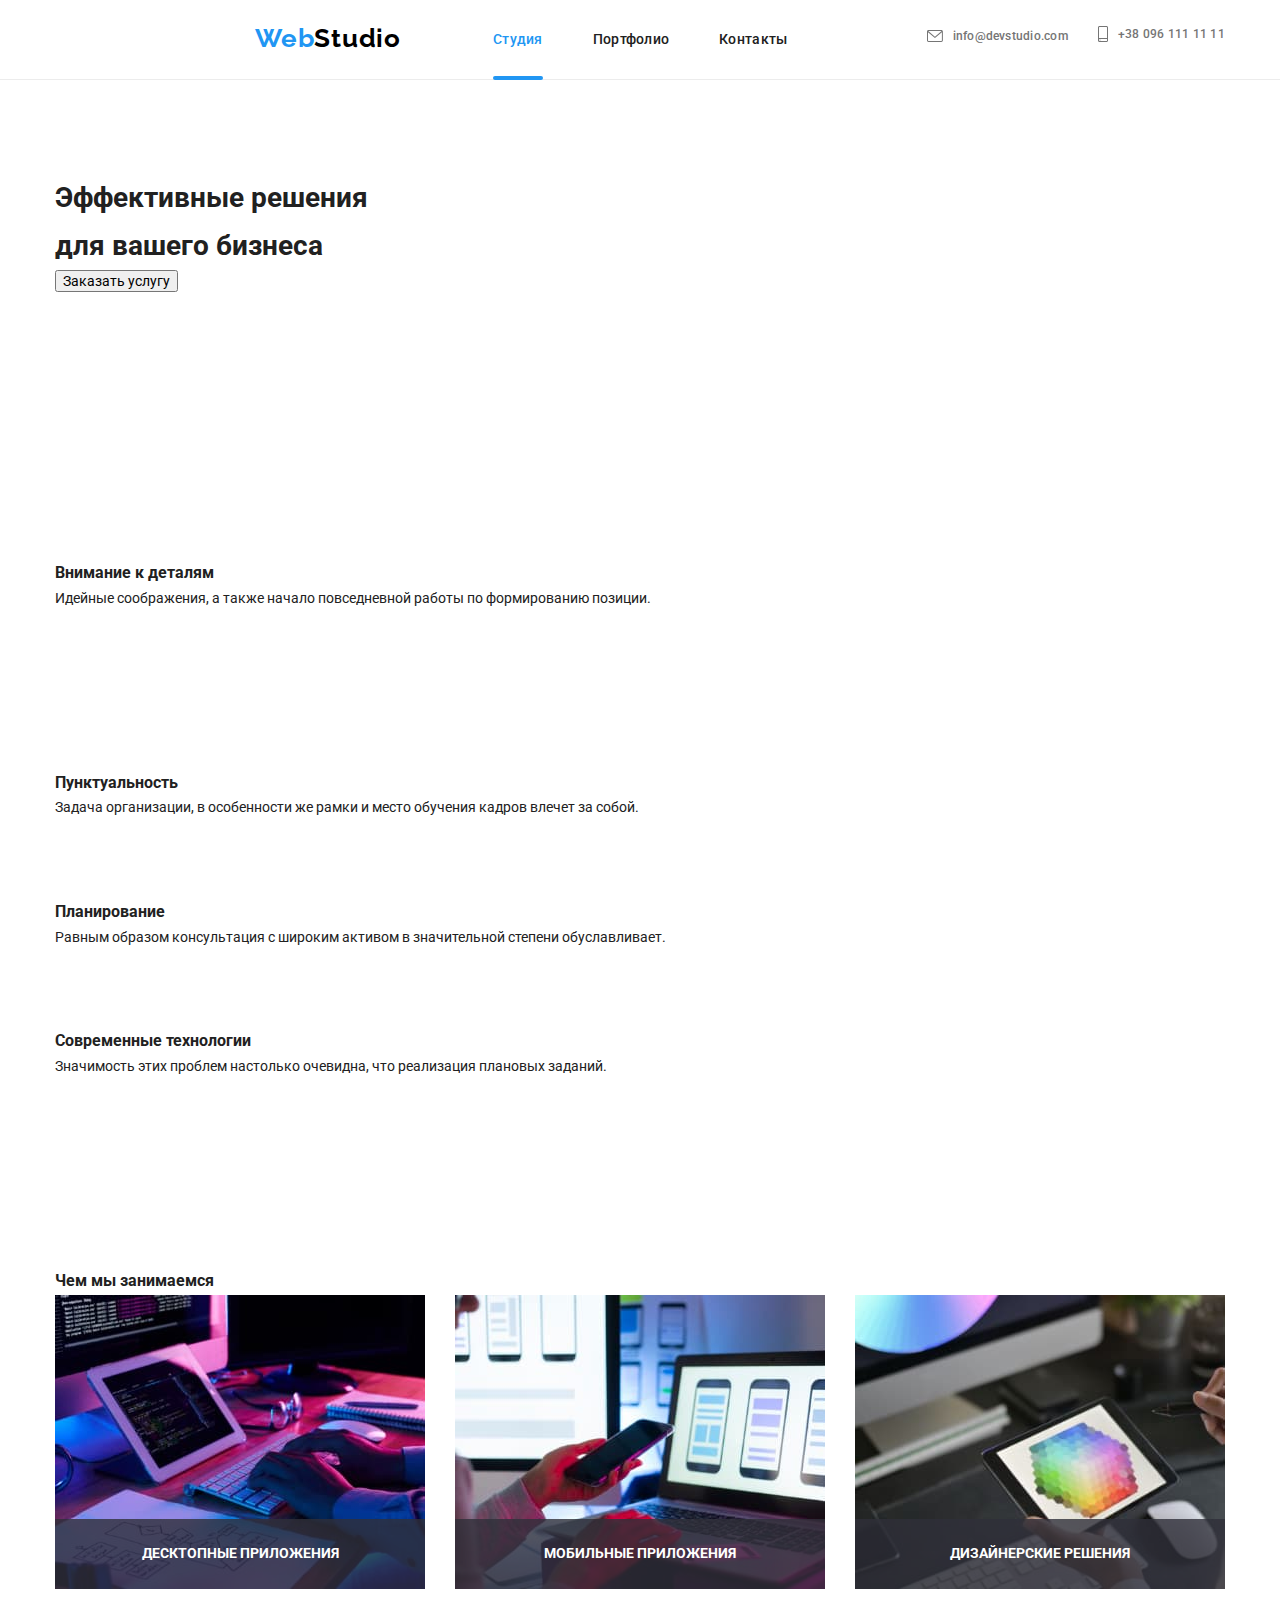
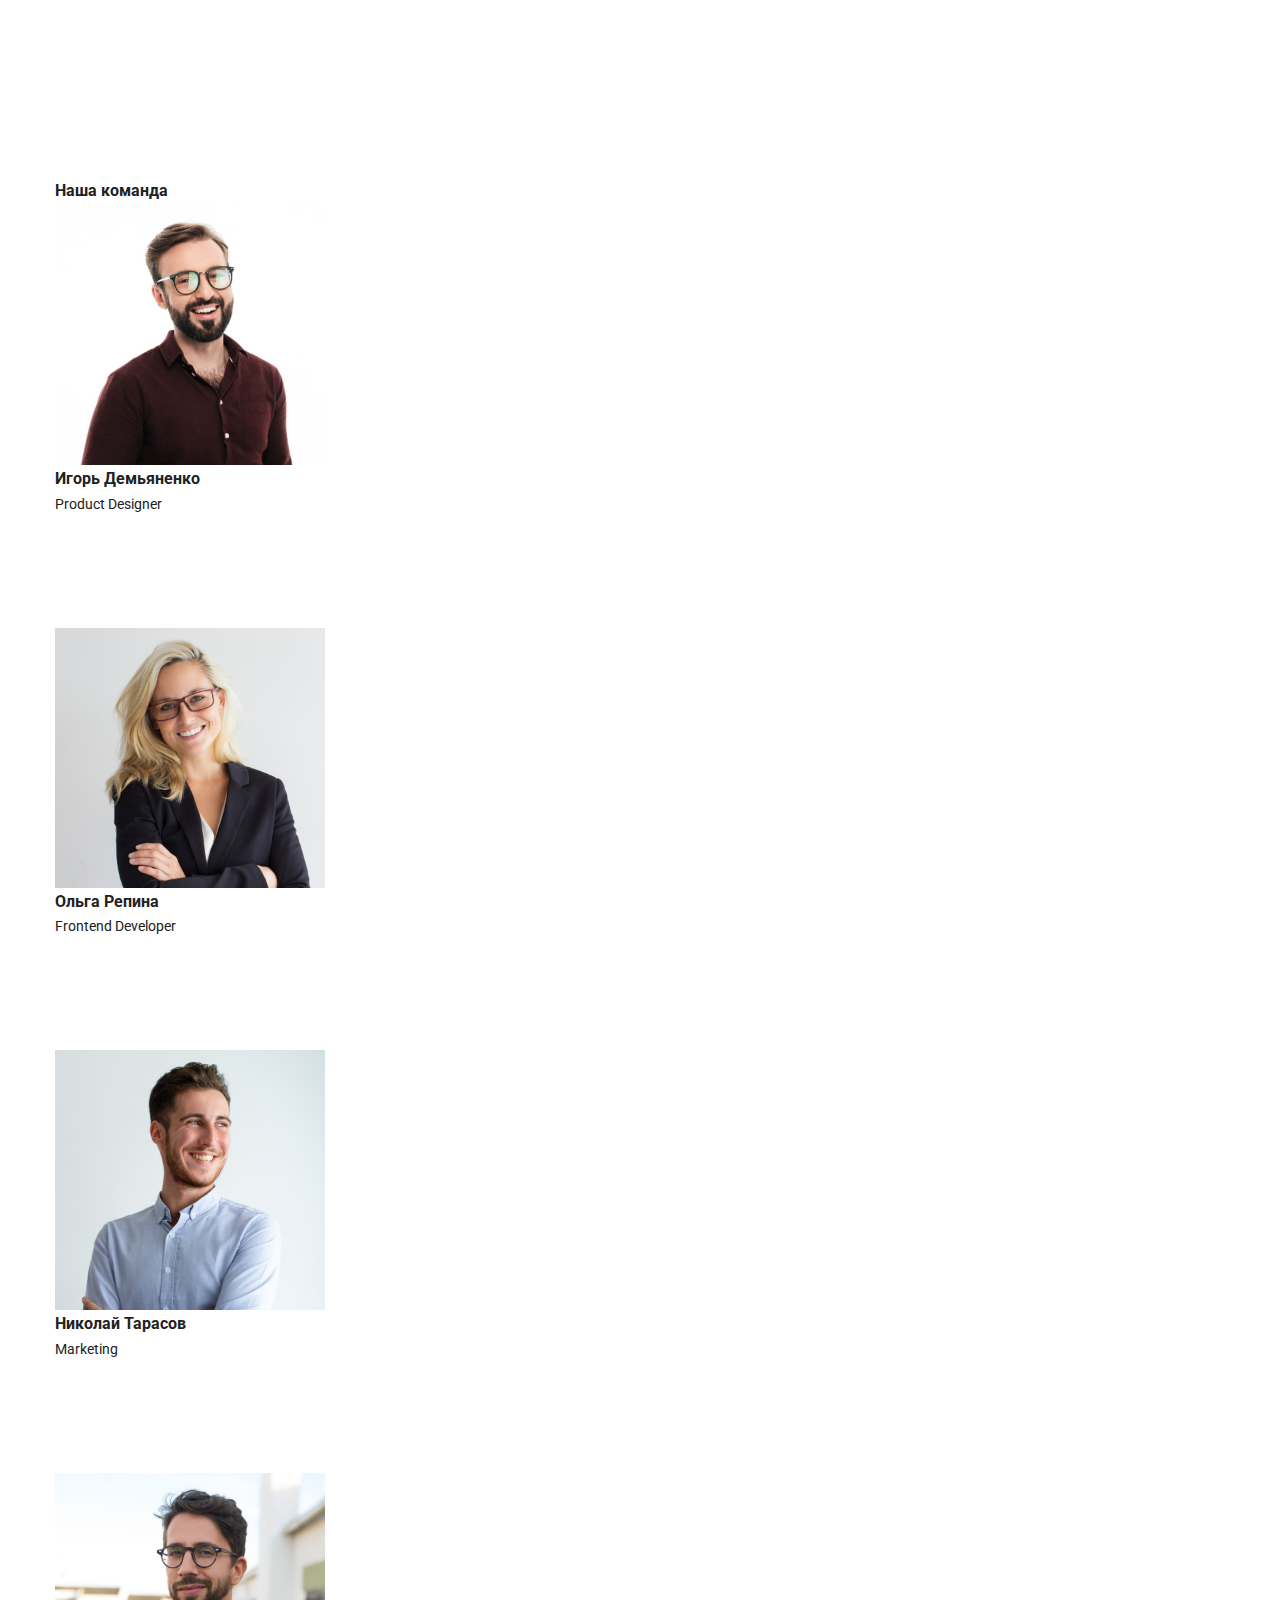
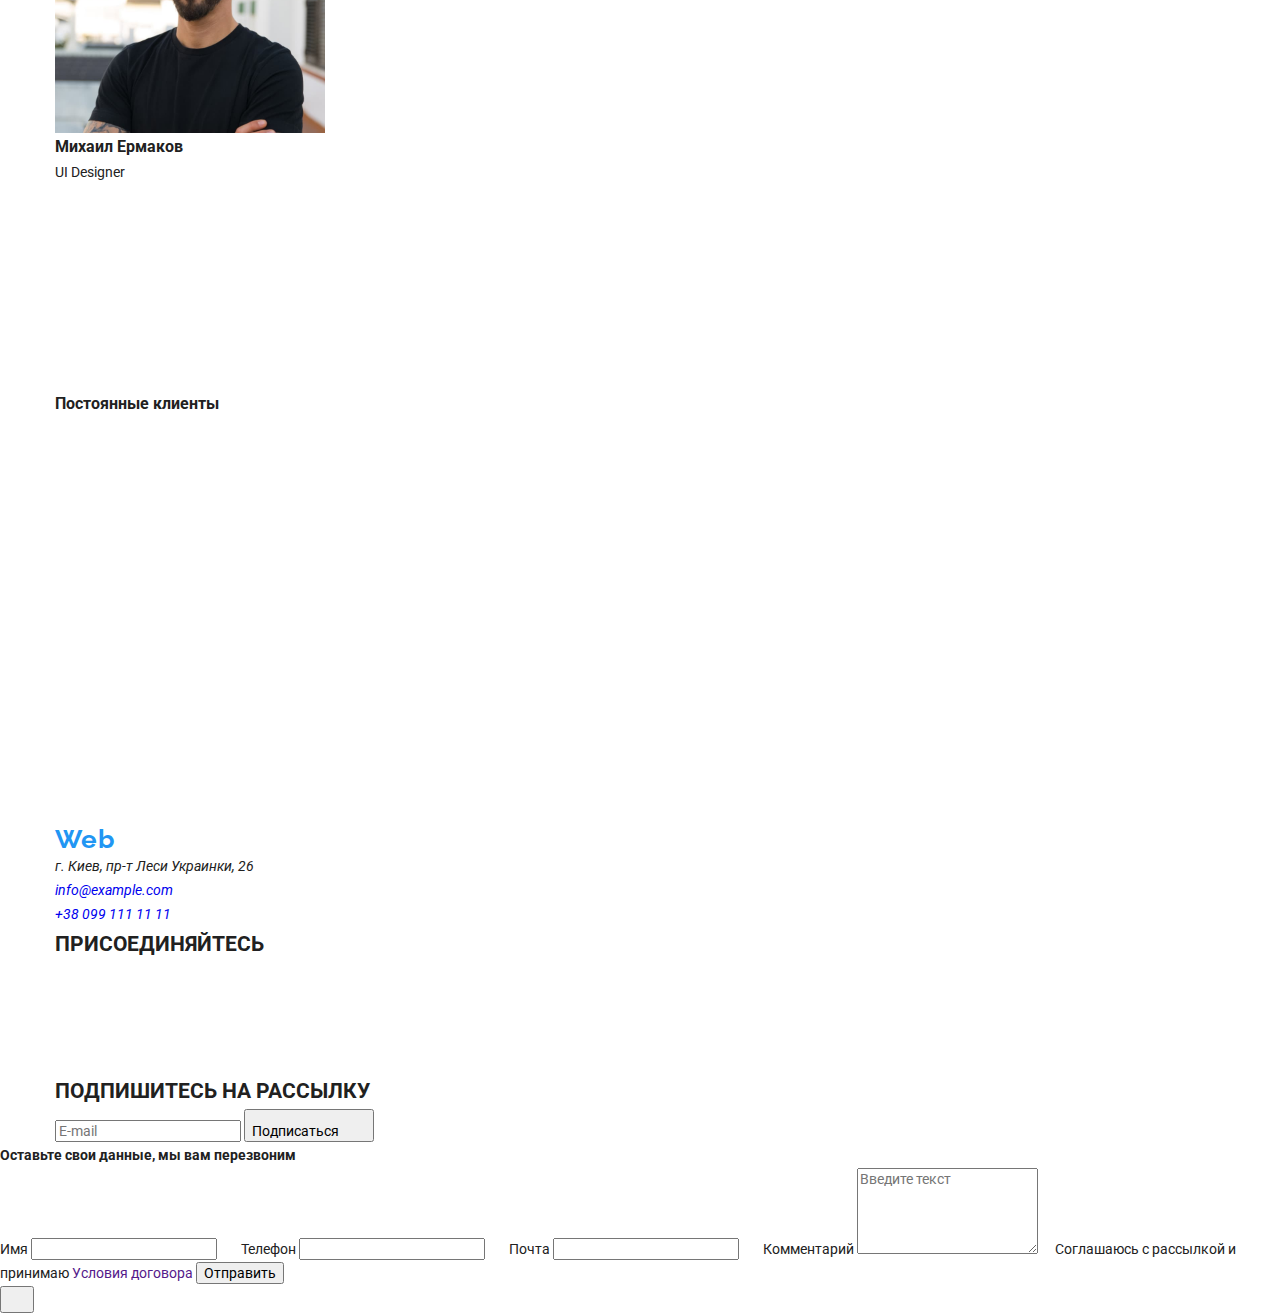
==== index.html @ a688bb57 "Add files via upload" ====
<!DOCTYPE html>
<html lang="ru">
<head>
    <meta charset="UTF-8">
    <meta http-equiv="X-UA-Compatible" content="IE=edge">
    <meta name="viewport" content="width=device-width, initial-scale=1.0">
    <title>WebStudio</title>
    <link rel="preconnect" href="https://fonts.googleapis.com">
    <link rel="preconnect" href="https://fonts.gstatic.com" crossorigin>
    <link
        href="https://fonts.googleapis.com/css2?family=Montserrat:wght@400;700&family=Raleway:wght@700&family=Roboto:wght@400;500;900&display=swap"
        rel="stylesheet">
    <link rel="stylesheet" href="https://cdn.jsdelivr.net/npm/modern-normalize@1.1.0/modern-normalize.min.css" />
    <link rel="stylesheet" href="./css/main.min.css">
    <link rel="stylesheet" href="./сss/styles.css"> 
</head>
<body data-body>
    <header class="header">
        <div class="container header__container">
             <a class="nav__logo logo " href="index.html">
                Web<span class="nav__studio logo logo--dark">Studio</span>
             </a>
            <button class="mobile-menu-btn" type="button" data-menu-button>
                 <svg class="mobile-menu-icon" width="24" height="16">
                    <use class="mobile-menu-burger" href="./images/icons.svg#icon-menu"></use>
                    <use class="mobile-menu-close" href="./images/icons.svg#icon-close2"></use>
                </svg>
            </button>
            <nav class="nav">
                <ul class="nav__list list">
                    <li class="nav__item"><a class="nav__link current-link" href="index.html">Студия</a></li>
                    <li class="nav__item"><a class="nav__link" href="portfolio.html">Портфолио</a></li>
                    <li class="nav__item"><a class="nav__link" href="">Контакты</a></li>
                </ul>
            </nav>
                <ul class="nav__contacts-group">
                    <li class="nav__list-contacts"><a class="nav__contacts" href="mailto:info@devstudio.com">
                        <svg class="icon-mail icons" width="16" height="12">
                            <use href="./images/icons.svg#icon-envelope-hover"></use>
                        </svg>info@devstudio.com</a></li>
                    <li class="nav__list-contacts"><a class="nav__contacts" href="tel:+380961111111">
                        <svg class="icon-phone icons" width="10" height="16">
                            <use href="./images/icons.svg#icon-smartphone"></use>
                        </svg>+38 096 111 11 11</a></li>
                </ul>
            
        </div>     
    </header>    
    <main>
        <section class="hero section">
            <div class="container">
            <h1 class="hero__title title">Эффективные решения <br> для вашего бизнеса</h1>
            <button class="btn" type="button" data-modal-open>Заказать услугу</button>
            </div>
        </section>
        <section class="benefits section">
            <div class="container benefits__container">
            <h2 hidden>h2</h2>
            <ul class="benefits__list">
                <li class="benefits__item">
                    <div class="benefits__icon-box"><svg class="benefits__icon" width="70" height="70">
                        <use href="./images/icons.svg.svg#icon-antenna-1"></use>
                    </svg></div>
                    <h3 class="benefits__subtitle subtitle">Внимание к деталям</h3>
                    <p class="benefits__description description">Идейные соображения, а также начало повседневной работы по формированию позиции.</p>
                </li>
                <li class="benefits__item">
                    <div class="benefits__icon-box"><svg class="benefits__icon" width="70" height="70p">
                        <use href="./images/icons.svg.svg#icon-clock-1"></use>
                    </svg></div>
                    <h3 class="benefits__subtitle subtitle">Пунктуальность</h3>
                    <p class="benefits__description description">Задача организации, в особенности же рамки и место обучения кадров влечет за собой.</p>
                </li>                   
                <li class="benefits__item">
                    <div class="benefits__icon-box"><svg class="benefits__icon" width="70" height="70">
                        <use href="./images/icons.svg.svg#icon-diagram-1"></use>
                    </svg></div>
                    <h3 class="benefits__subtitle subtitle">Планирование</h3>
                    <p class="benefits__description description">Равным образом консультация с широким активом в значительной степени обуславливает.</p>
                </li>
                <li class="benefits__item">
                    <div class="benefits__icon-box"><svg class="benefits__icon" width="70" height="70">
                        <use href="./images/icons.svg.svg#icon-astronaut-1"></use>
                    </svg></div>
                    <h3 class="benefits__subtitle subtitle">Современные технологии</h3>
                    <p class="benefits__description description">Значимость этих проблем настолько очевидна, что реализация плановых заданий.</p>
                </li>
            </ul>
            </div>
        </section>
        <section class="work section">
            <div class="container">
            <h3 class="work__headline headline">Чем мы занимаемся</h3>
            <ul class="work__list">
                <li class="work__item"><img class="work__img" src="./images/box1.jpg" alt="десктопные приложения" width="370" height="295"><p class="work__desc">Десктопные приложения</p></li>
                <li class="work__item"><img class="work__img" src="./images/box2.jpg" alt="мобильные приложения" width="370" height="295"><p class="work__desc">Мобильные приложения</p></li>
                <li class="work__item"><img class="work__img" src="./images/box3.jpg" alt="дизайнерские решения" width="370" height="295"><p class="work__desc">Дизайнерские решения</p></li>
            </ul>
            </div>
        </section>
        <section class="team section">
            <div class="container">
            <h3 class="team__headline headline">Наша команда</h3>
            <ul class="team__list">
                 <li class="team__item"><img src="./images/img1.jpg" alt="Игорь Демьяненко" width="270" height="260"> 
                 <div class="team__name"><h3 class="name">Игорь Демьяненко</h3>
                 <p class="team__description" lang="en">Product Designer</p>
                 <ul class="team__socials-list">
                    <li class="team__socials-item">
                        <a class="team__socials-link" href="" target="_blank" rel="noopener noreferrer" aria-label="instagram">
                            <svg width="20" height="20">
                                <use href="./images/icons.svg.svg#icon-instagram-2"></use>
                            </svg>
                        </a>
                    </li>
                    <li class="team__socials-item">
                        <a class="team__socials-link" href="" target="_blank" rel="noopener noreferrer" aria-label="twitter">
                            <svg width="20" height="20">
                                <use href="./images/icons.svg.svg#icon-twitter-1"></use>
                            </svg>
                        </a>
                    </li>
                    <li class="team__socials-item">
                        <a class="team__socials-link" href="" target="_blank" rel="noopener noreferrer" aria-label="facebook">
                            <svg width="20" height="20">
                                <use href="./images/icons.svg.svg#icon-facebook-1"></use>
                            </svg>
                        </a>
                    </li>
                    <li class="team__socials-item">
                        <a class="team__socials-link" href="" target="_blank" rel="noopener noreferrer" aria-label="linkedin">
                            <svg width="20" height="20">
                                <use href="./images/icons.svg.svg#icon-linkedin-1"></use>
                            </svg>
                        </a>
                    </li>
                </ul>
                </div>
            </li>
                 <li class="team__item"><img src="./images/img2.jpg" alt="Ольга Репина" width="270" height="260">
                 <div class="team__name"><h3 class="name">Ольга Репина</h3>
                 <p class="team__description" lang="en">Frontend Developer</p>
                <ul class="team__socials-list">
                    <li class="team__socials-item">
                        <a class="team__socials-link" href="" target="_blank" rel="noopener noreferrer" aria-label="instagram">
                            <svg width="20" height="20">
                                <use href="./images/icons.svg.svg#icon-instagram-2"></use>
                            </svg>
                        </a>
                    </li>
                    <li class="team__socials-item">
                        <a class="team__socials-link" href="" target="_blank" rel="noopener noreferrer" aria-label="twitter">
                            <svg width="20" height="20">
                                <use href="./images/icons.svg.svg#icon-twitter-1"></use>
                            </svg>
                        </a>
                    </li>
                    <li class="team__socials-item">
                        <a class="team__socials-link" href="" target="_blank" rel="noopener noreferrer" aria-label="facebook">
                            <svg width="20" height="20">
                                <use href="./images/icons.svg.svg#icon-facebook-1"></use>
                            </svg>
                        </a>
                    </li>
                    <li class="team__socials-item">
                        <a class="team__socials-link" href="" target="_blank" rel="noopener noreferrer" aria-label="linkedin">
                            <svg width="20" height="20">
                                <use href="./images/icons.svg.svg#icon-linkedin-1"></use>
                            </svg>
                        </a>
                    </li>
                </ul>
                </div>
                </li>
                 <li  class="team__item"><img src="./images/img3.jpg" alt="Николай Тарасов" width="270" height="260">
                 <div class="team__name"><h3 class="name">Николай Тарасов</h3>
                 <p class="team__description" lang="en">Marketing</p>
                <ul class="team__socials-list">
                    <li class="team__socials-item">
                        <a class="team__socials-link" href="" target="_blank" rel="noopener noreferrer" aria-label="instagram">
                            <svg width="20" height="20">
                                <use href="./images/icons.svg.svg#icon-instagram-2"></use>
                            </svg>
                        </a>
                    </li>
                    <li class="team__socials-item">
                        <a class="team__socials-link" href="" target="_blank" rel="noopener noreferrer" aria-label="twitter">
                            <svg width="20" height="20">
                                <use href="./images/icons.svg.svg#icon-twitter-1"></use>
                            </svg>
                        </a>
                    </li>
                    <li class="team__socials-item">
                        <a class="team__socials-link" href="" target="_blank" rel="noopener noreferrer" aria-label="facebook">
                            <svg width="20" height="20">
                                <use href="./images/icons.svg.svg#icon-facebook-1"></use>
                            </svg>
                        </a>
                    </li>
                    <li class="team__socials-item">
                        <a class="team__socials-link" href="" target="_blank" rel="noopener noreferrer" aria-label="linkedin">
                            <svg width="20" height="20">
                                <use href="./images/icons.svg.svg#icon-linkedin-1"></use>
                            </svg>
                        </a>
                    </li>
                </ul>
            </div>
            </li>
                 <li class="team__item"><img src="./images/img4.jpg" alt="Михаил Ермаков" width="270" height="260">
                 <div class="team__name"><h3 class="name">Михаил Ермаков</h3>
                 <p class="team__description" lang="en">UI Designer</p>
                <ul class="team__socials-list">
                    <li class="team__socials-item">
                        <a class="team__socials-link" href="" target="_blank" rel="noopener noreferrer" aria-label="instagram">
                            <svg width="20" height="20">
                                <use href="./images/icons.svg.svg#icon-instagram-2"></use>
                            </svg>
                        </a>
                    </li>
                    <li class="team__socials-item">
                        <a class="team__socials-link" href="" target="_blank" rel="noopener noreferrer" aria-label="twitter">
                            <svg width="20" height="20">
                                <use href="./images/icons.svg.svg#icon-twitter-1"></use>
                            </svg>
                        </a>
                    </li>
                    <li class="team__socials-item">
                        <a class="team__socials-link" href="" target="_blank" rel="noopener noreferrer" aria-label="facebook">
                            <svg width="20" height="20">
                                <use href="./images/icons.svg.svg#icon-facebook-1"></use>
                            </svg>
                        </a>
                    </li>
                    <li class="team__socials-item">
                        <a class="team__socials-link" href="" target="_blank" rel="noopener noreferrer" aria-label="linkedin">
                            <svg width="20" height="20">
                                <use href="./images/icons.svg.svg#icon-linkedin-1"></use>
                            </svg>
                        </a>
                    </li>
                </ul>
            </div>
            </li>
            </ul>
            </div>
        </section>
        <section class="clients">
            <div class="container clients-container">
            <h3 class="clients__headline headline">Постоянные клиенты</h3>
            <ul class="clients__list">
                <li class="clients__item">
                    <svg width="106" height="60">
                        <use href="./images/icons.svg.svg#icon-group"></use>
                    </svg>
                </li>
                <li class="clients__item">
                    <svg width="106" height="60">
                        <use href="./images/icons.svg.svg#icon-group-1"></use>
                    </svg>
                </li>
                <li class="clients__item">
                    <svg width="106" height="60">
                        <use href="./images/icons.svg.svg#icon-group-2"></use>
                    </svg>
                </li>
                <li class="clients__item">
                    <svg width="106" height="60">
                        <use href="./images/icons.svg.svg#icon-group-3"></use>
                    </svg>
                </li>
                <li class="clients__item">
                    <svg width="106" height="60">
                        <use href="./images/icons.svg.svg#icon-group-4"></use>
                    </svg>
                </li>
                <li class="clients__item">
                    <svg width="106" height="60">
                        <use href="./images/icons.svg.svg#icon-group-5"></use>
                    </svg>
                </li>
            </ul>
            </div>
        </section>   
    </main>
    <footer class="footer">
        <div class="container footer__container">
            <div class="footer__address">
            <a class="footer__logo logo" href="index.html">
                Web<span class="footer__logo logo logo--light">Studio</span>
            </a>
            <address class="contacts">
                <ul class="footer__contacts">
                  <li class="footer__adress adress">г. Киев, пр-т Леси Украинки, 26</li>
                  <li><a class="footer__contacts-item" href="mailto:info@example.com">info@example.com</a></li>
                  <li><a class="footer__contacts-item" href="tel:+380991111111">+38 099 111 11 11</a></li>
                </ul>
            </address>
            </div>
            <div class="footer__join">
              <h2 class="footer__title">ПРИСОЕДИНЯЙТЕСЬ</h2>
                <ul class="footer__box">
                    <li class="footer__item">
                        <a class="footer__social-link" href="" target="_blank" rel="noopener noreferrer" aria-label="instagram">
                            <svg width="20" height="20">
                                <use href="./images/icons.svg.svg#icon-instagram-2"></use>
                            </svg>
                        </a>
                    </li>
                    <li class="footer__item">
                        <a class="footer__social-link" href="" target="_blank" rel="noopener noreferrer" aria-label="twitter">
                            <svg width="20" height="20">
                                <use href="./images/icons.svg.svg#icon-twitter-1"></use>
                            </svg>
                        </a>
                    </li>
                    <li class="footer__item">
                        <a class="footer__social-link" href="" target="_blank" rel="noopener noreferrer" aria-label="facebook">
                            <svg width="20" height="20">
                                <use href="./images/icons.svg.svg#icon-facebook-1"></use>
                            </svg>
                        </a>
                    </li>
                    <li class="footer__item">
                        <a class="footer__social-link" href="" target="_blank" rel="noopener noreferrer" aria-label="linkedin">
                            <svg width="20" height="20">
                                <use href="./images/icons.svg.svg#icon-linkedin-1"></use>
                            </svg>
                        </a>
                    </li>
                </ul>
            </div>
            <div class="subscribe">
                <h2 class="footer__title">ПОДПИШИТЕСЬ НА РАССЫЛКУ</h2>
                <form class="subscribe__email">
                    <label class="subscription">
                        <input class="subscribe__field" type="email" name="user-email-footer" placeholder="E-mail">
                    </label>
                    <button class="btn" type="submit">
                        <span class="btn-text">Подписаться
                            <svg class="subscribe__icon" width="24" height="24">
                            <use href="./images/icons.svg.svg#icon-icon-send"></use>
                        </svg></span>
                    </button>
                </form>
            </div>
        </div>
    </footer>
    <div class="backdrop is-hidden" data-modal>
        <div class="modal">
            <strong class="call-back">Оставьте свои данные, мы вам перезвоним</strong>
            <form class="contact-form">
                 <label class="contact-form-group">
                    <span class="contact-text">Имя</span>
                    <span class="contact-form-field">
                        <input class="contact-input" type="text" name="user-name" minlength="2" required>
                        <svg class="contact-form-icon" width="18" height="18">
                            <use href="./images/icons.svg.svg#icon-person"></use>
                        </svg>
                    </span>
                 </label>
                 <label>
                    <span class="contact-text">Телефон</span>
                    <span class="contact-form-field">
                        <input class="contact-input" type="number" name="user-phone" required>
                        <svg class="contact-form-icon" width="18" height="18">
                            <use href="./images/icons.svg.svg#icon-phone"></use>
                        </svg>
                    </span>
                 </label>
                 <label>
                    <span class="contact-text">Почта</span>
                    <span class="contact-form-field">
                        <input class="contact-input" type="text" name="user-email">
                        <svg class="contact-form-icon" width="18" height="18">
                            <use href="./images/icons.svg.svg#icon-email"></use>
                        </svg>
                    </span>
                </label>
                <label>
                    <span class="contact-text">Комментарий</span>
                    <span class="contact-form-field">
                        <textarea class="comment contact-input" name="comment" rows="5" placeholder="Введите текст"></textarea>
                    </span>
                </label>
                <label class="form-checkbox">
                    <input  class="visually-hidden form-checkbox-input" type="checkbox" name="user-agreement">
                    <span class="form-checkbox-custom">
                        <svg class="form-checkbox-icon" width="11" height="8">
                            <use href="./images/icons.svg.svg#icon-check"></use>
                            </svg>
                    </span>
                    <span class="form-checkbox-agreement">Соглашаюсь с рассылкой и принимаю <a class="terms" href="">Условия договора</a></span>
                </label>
                <button class="modal-sent" type="submit">Отправить</button>
            </form>
            <button class="modal-close-btn" type="button" data-modal-close>
                <svg width="18" height="18">
                    <use href="./images/icons.svg.svg#icon-close"></use>
                </svg>
            </button>
        </div>
    </div> 
    <div class="mobile-menu" data-menu>
       <ul class="mobile-menu-nav list">
        <li class="mobile-menu-nav-item current-link"><a class="link" href="">Студия</a></li>
        <li class="mobile-menu-nav-item"><a class="link" href="">Портфолио</a></li>
        <li class="mobile-menu-nav-item"><a class="link" href="">Контакты</a></li>
       </ul>
       <ul class="mobile-menu-contacts list">
        <li class="mobile-menu-contacts-item"><a class="link" href="tel:+380961111111">+38 096 111 11 11</a></li>
        <li class="mobile-menu-contacts-item"><a class="link" href="mailto:info@devstudio.com">info@devstudio.com</a></li>
       </ul>
       <ul class="mobile-menu-socials list">
        <li class="mobile-menu-socials-item"><a class="mobile-menu-socials-link link" href="">Instagram</a></li>
        <li class="mobile-menu-socials-item"><a class="mobile-menu-socials-link link" href="">Twitter</a></li>
        <li class="mobile-menu-socials-item"><a class="mobile-menu-socials-link link" href="">Facebook</a></li>
        <li class="mobile-menu-socials-item"><a class="mobile-menu-socials-link link" href="">LinkedIn</a></li>
       </ul> 
    </div>
     <script src="./js/modal.js"></script>
     <script src="./js/mobile-menu.js"></script>
</body>     
</html>
---- css/main.min.css ----
:root{--main-font: "Roboto", "sans-serif";--secondary-font: "Raleway", "sans-serif";--accent-txt-color: #2196F3;--dark-txt-cl: #212121;--grey-txt-cl: #757575;--light-txt-cl: #FFFFFF;--title-txt-cl: #000000;--bckgrnd-cl: #2F303A;--bckgrnd-btn: #188CE8;--bckgrnd-icon: #F5F4FA;--icon-cl: #afb1b8;--items: 3;--indent: 30px;--anim: 250ms cubic-bezier(0.4, 0, 0.2, 1)}.visually-hidden{position:absolute;white-space:nowrap;width:1px;height:1px;overflow:hidden;border:0;padding:0;clip:rect(0 0 0 0);-webkit-clip-path:inset(50%);clip-path:inset(50%);margin:-1px}.logo{font-family:var(--secondary-font);font-style:normal;font-weight:700;line-height:1.1;letter-spacing:.03em;color:var(--accent-txt-color)}@media screen and (min-width: 480px){.logo{font-size:24px}}@media screen and (min-width: 768px){.logo{font-size:26px}}@media screen and (min-width: 1200px){.logo{width:145px;height:31px}}.logo--dark{color:var(--title-txt-cl)}.logo--light{color:var(--light-txt-cl)}.nav__logo{display:block}@media screen and (min-width: 1200px){.nav__logo{margin-left:200px}}.section{padding-top:94px;padding-bottom:94px}.container{width:100%;padding-left:15px;padding-right:15px;margin-left:auto;margin-right:auto}@media screen and (min-width: 480px){.container{max-width:480px}}@media screen and (min-width: 768px){.container{max-width:768px}}@media screen and (min-width: 1200px){.container{max-width:1200px}}.header__container{display:-webkit-box;display:-ms-flexbox;display:flex;-webkit-box-align:center;-ms-flex-align:center;align-items:center}.mobile-menu-btn{background-color:rgba(0,0,0,0);border:none;width:40px;height:40px;display:-webkit-box;display:-ms-flexbox;display:flex;-webkit-box-align:center;-ms-flex-align:center;align-items:center;-webkit-box-pack:center;-ms-flex-pack:center;justify-content:center;margin-left:auto;z-index:10;-webkit-transition:color var(--anim);transition:color var(--anim)}.mobile-menu-btn:hover,.mobile-menu-btn:focus{fill:var(--accent-txt-color)}@media screen and (min-width: 768px){.mobile-menu-btn{display:none}}.mobile-menu-btn.is-open .mobile-menu-burger{opacity:0}.mobile-menu-close{opacity:0}.mobile-menu-btn.is-open .mobile-menu-close{opacity:1}.mobile-menu{position:fixed;top:0;left:0;-webkit-transform:translateX(100%);transform:translateX(100%);-webkit-transition:-webkit-transform var(--anim);transition:-webkit-transform var(--anim);transition:transform var(--anim);transition:transform var(--anim), -webkit-transform var(--anim);width:100vw;height:100vh;padding:48px 40px;display:-webkit-box;display:-ms-flexbox;display:flex;-webkit-box-orient:vertical;-webkit-box-direction:normal;-ms-flex-direction:column;flex-direction:column;background-color:var(--light-txt-cl)}@media screen and (min-width: 768px){.mobile-menu{display:none}}.mobile-menu.is-open{-webkit-transform:translateX(0);transform:translateX(0)}.mobile-menu-nav{margin-bottom:auto;font-weight:500;font-size:40px;line-height:47px;letter-spacing:.02em;color:var(--dark-txt-cl)}.mobile-menu-nav-item:not(:last-child){margin-bottom:32px}.mobile-menu-contacts{margin-bottom:64px;font-weight:500;font-size:24px;line-height:28px;letter-spacing:.02em;color:var(--grey-txt-cl)}.mobile-menu-contacts-item:not(:last-child){margin-bottom:32px;font-weight:500;font-size:34px;line-height:40px;letter-spacing:.02em;color:var(--accent-txt-color)}.mobile-menu-socials{display:-webkit-box;display:-ms-flexbox;display:flex;-ms-flex-wrap:wrap;flex-wrap:wrap;-webkit-box-align:center;-ms-flex-align:center;align-items:center;gap:10px;font-weight:500;font-size:18px;line-height:22px;letter-spacing:.02em;color:var(--accent-txt-color)}.mobile-menu-socials-item:not(:last-child) .mobile-menu-socials-link{padding-right:10px;border-right:1px solid rgba(33,33,33,.2)}.link{text-decoration:none;color:currentColor}body{font-family:"Roboto","Sans";font-size:14px;line-height:1.7;text-decoration:none;color:var(--dark-txt-cl)}body.no-scroll{overflow:hidden}img{display:block;max-width:100%;height:auto}h1,h2,h3,p{margin:0}li{text-decoration:none;list-style:none;margin:0;padding:0}ul{padding:0;margin:0}a{text-decoration:none}.header{border-bottom:1px solid #ececec}.nav{display:-webkit-box;display:-ms-flexbox;display:flex;-webkit-box-align:center;-ms-flex-align:center;align-items:center}@media screen and (min-width: 768px){.nav{margin-left:auto;margin-right:auto}}@media screen and (min-width: 1200px){.nav{margin-left:93px}}@media screen and (max-width: 767px){.nav__list{display:none}}@media screen and (min-width: 768px){.nav__list{display:-webkit-box;display:-ms-flexbox;display:flex;gap:50px}}.nav__link{display:block;padding-top:32px;padding-bottom:32px;text-decoration:none;list-style:none;font-weight:500;font-size:14px;line-height:1.1;letter-spacing:.02em;color:var(--dark-txt-cl);-webkit-transition:color var(--anim);transition:color var(--anim)}.header-link:hover,.header-link:focus{color:var(--accent-txt-color)}.nav__contacts-group{display:none}@media screen and (min-width: 768px){.nav__contacts-group{display:block;margin-left:auto}}@media screen and (min-width: 1200px){.nav__contacts-group{display:-webkit-box;display:-ms-flexbox;display:flex;gap:30px}}.nav__contacts{display:-webkit-inline-box;display:-ms-inline-flexbox;display:inline-flex;-webkit-box-align:center;-ms-flex-align:center;align-items:center;font-weight:500;font-size:14px;line-height:1.1;letter-spacing:.02em;color:var(--grey-txt-cl);fill:var(--grey-txt-cl);-webkit-transition:color var(--anim),fill var(--anim);transition:color var(--anim),fill var(--anim)}@media screen and (min-width: 768px){.nav__contacts{font-size:12px}}.nav__contacts .icons{margin-right:10px}.nav__contacts:hover,.nav__contactsfocus{fill:var(--accent-txt-color);font-weight:500;font-size:14px;line-height:1.1;letter-spacing:.02em;color:var(--accent-txt-color)}@media screen and (min-width: 768px){.nav__contacts:first-child{margin-bottom:10px}}.current-link{position:relative;color:var(--accent-txt-color)}@media screen and (min-width: 768px){.current-link::after{content:"";position:absolute;bottom:-1px;left:0;width:100%;height:4px;display:inline-block;margin-right:10px;background-color:var(--accent-txt-color);border-radius:2px}}@media screen and (max-width: 1199px){.work{display:none}}.work__list{display:-webkit-box;display:-ms-flexbox;display:flex;gap:30px}.work__item{display:-webkit-box;display:-ms-flexbox;display:flex;position:relative;width:100%;height:auto;-webkit-box-align:center;-ms-flex-align:center;align-items:center;-webkit-box-pack:center;-ms-flex-pack:center;justify-content:center}.work__desc{display:-webkit-box;display:-ms-flexbox;display:flex;position:absolute;bottom:0;width:100%;height:70px;-webkit-box-pack:center;-ms-flex-pack:center;justify-content:center;-webkit-box-align:center;-ms-flex-align:center;align-items:center;font-weight:700;line-height:1.14;text-transform:uppercase;background-color:rgba(47,48,58,.8);color:var(--light-txt-cl)}/*# sourceMappingURL=main.min.css.map */
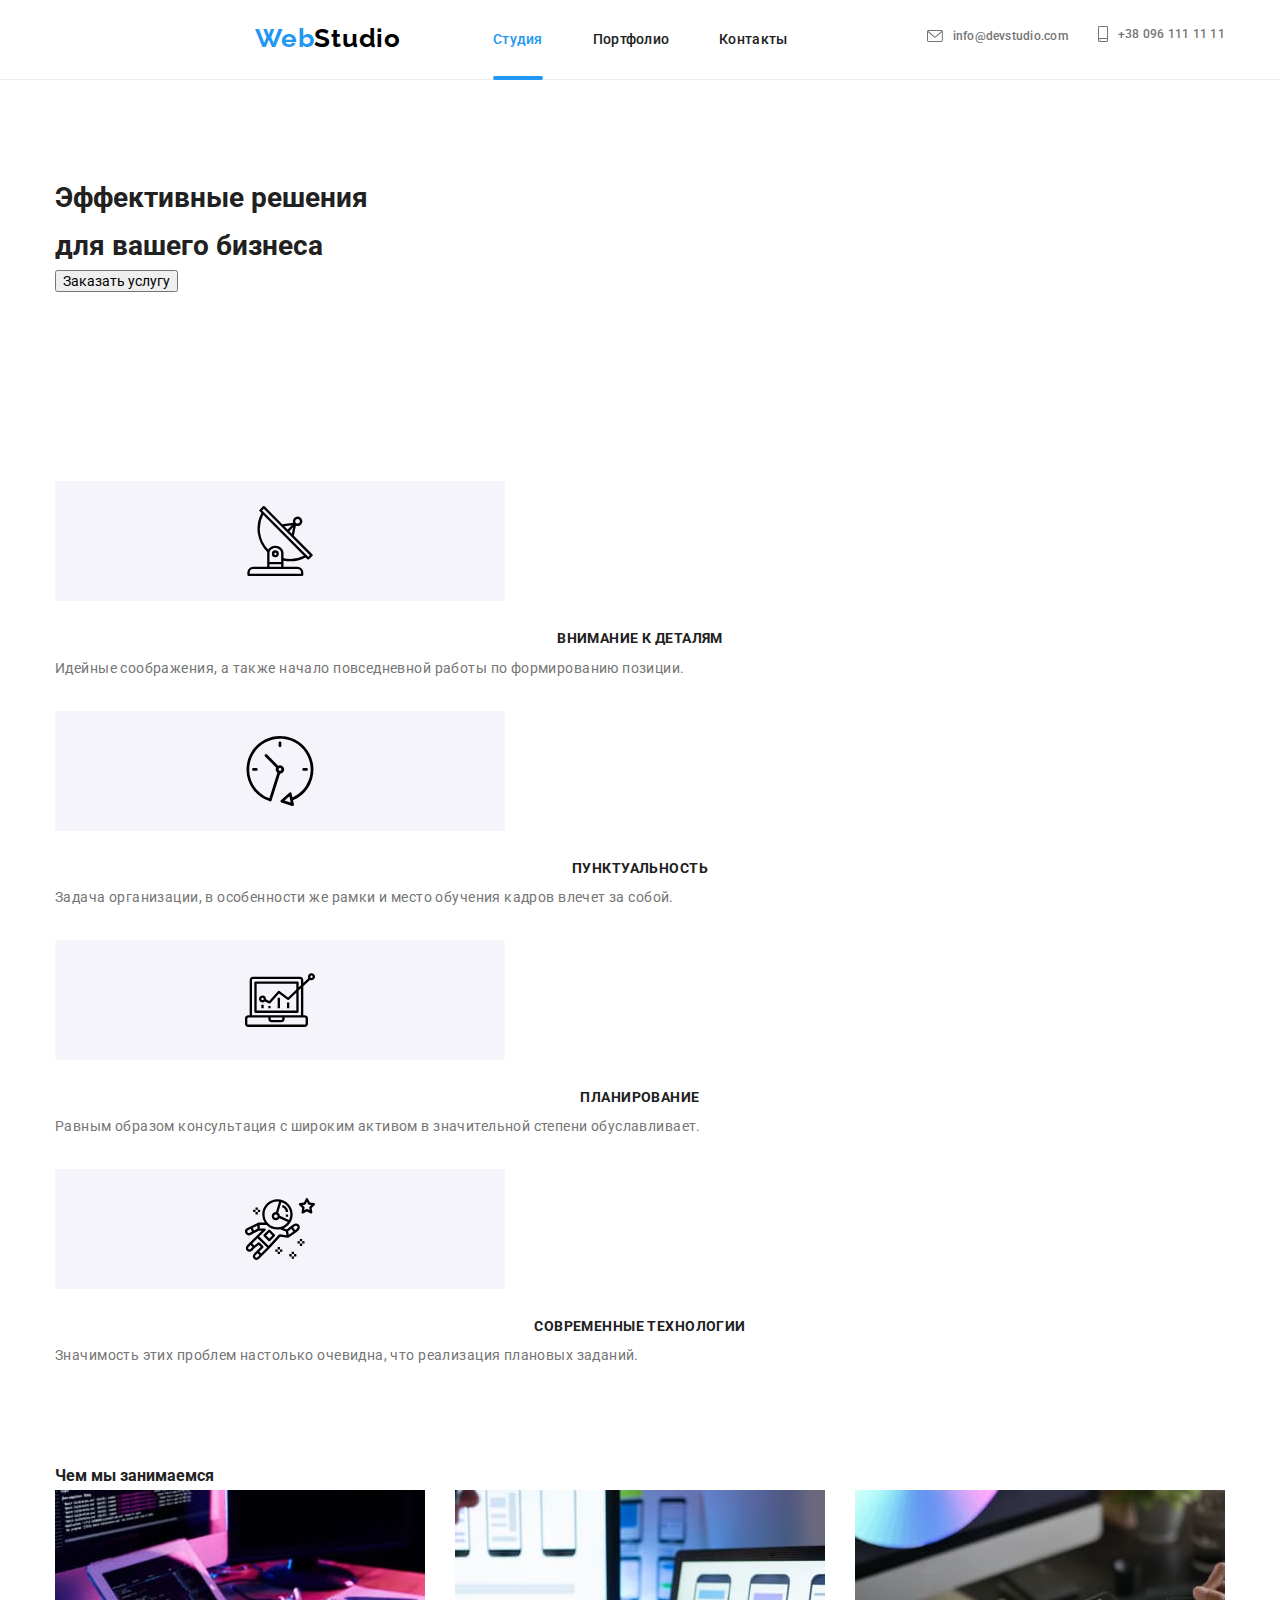
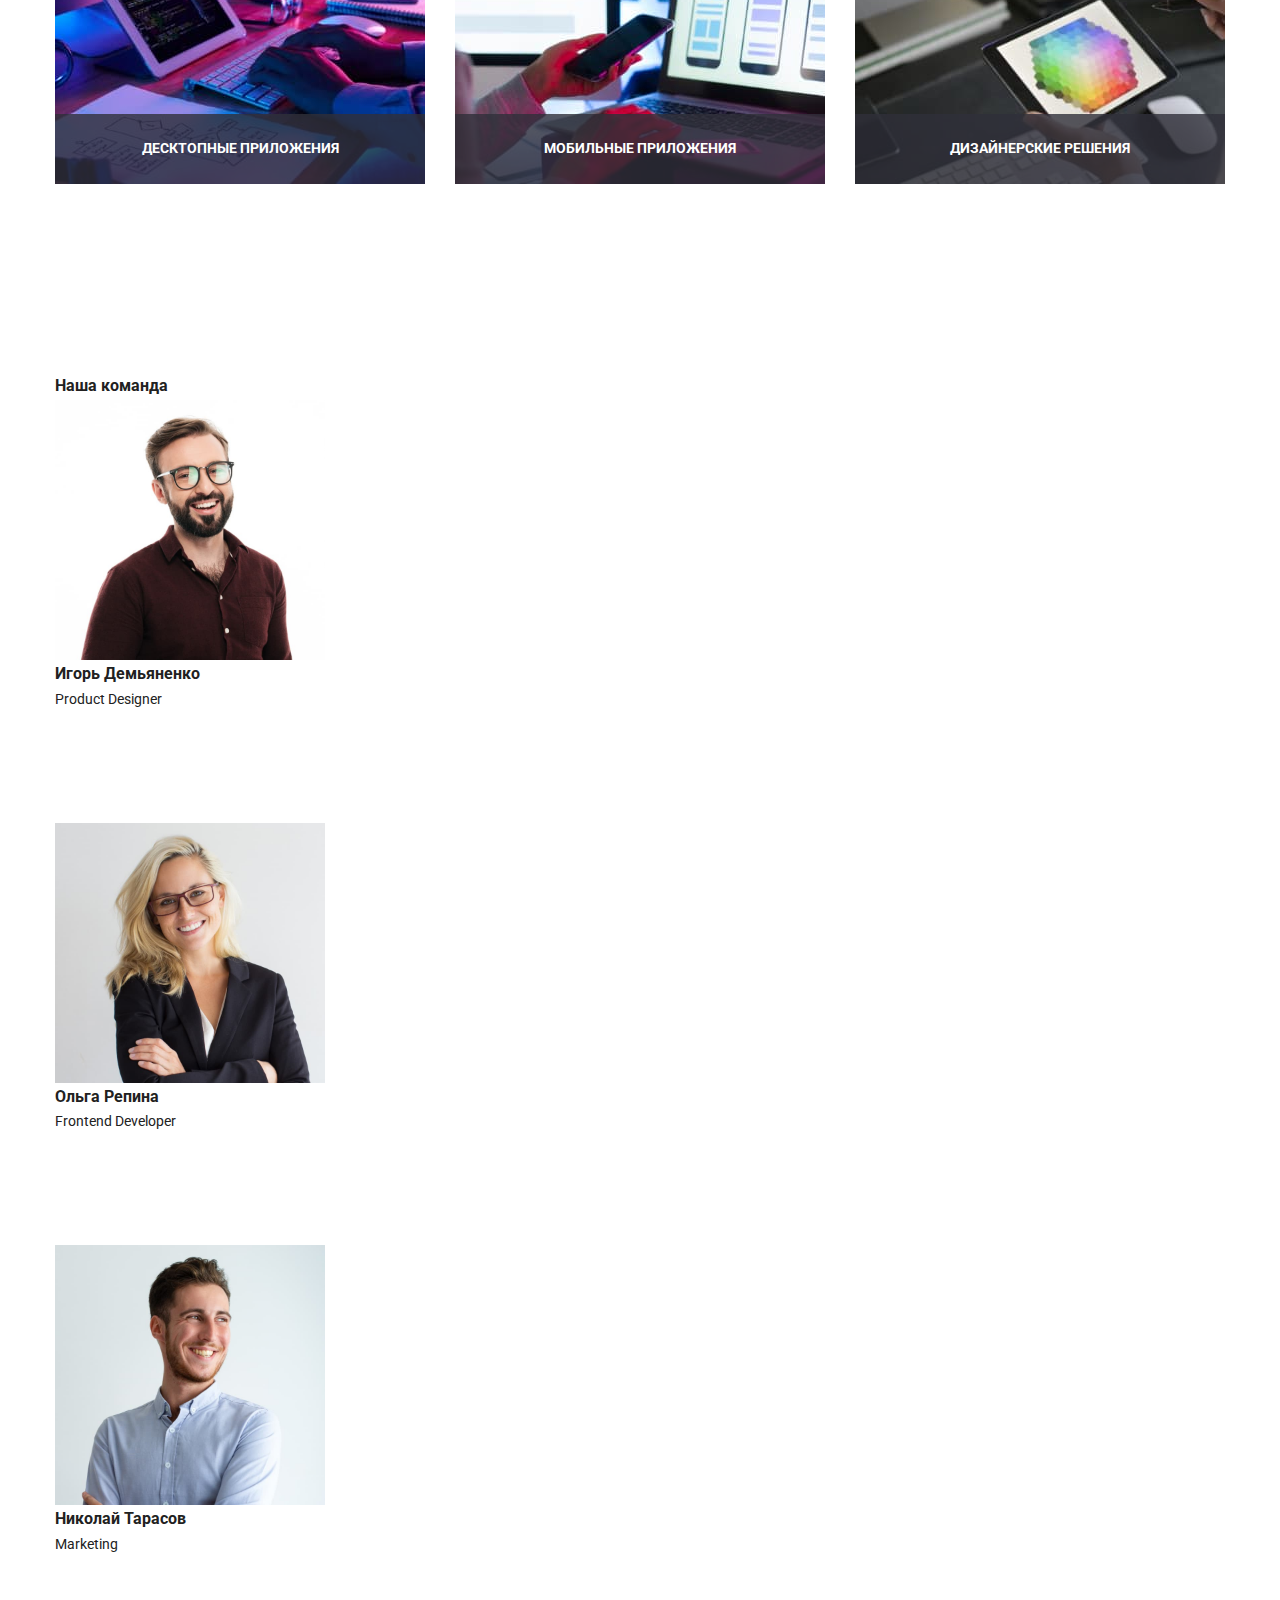
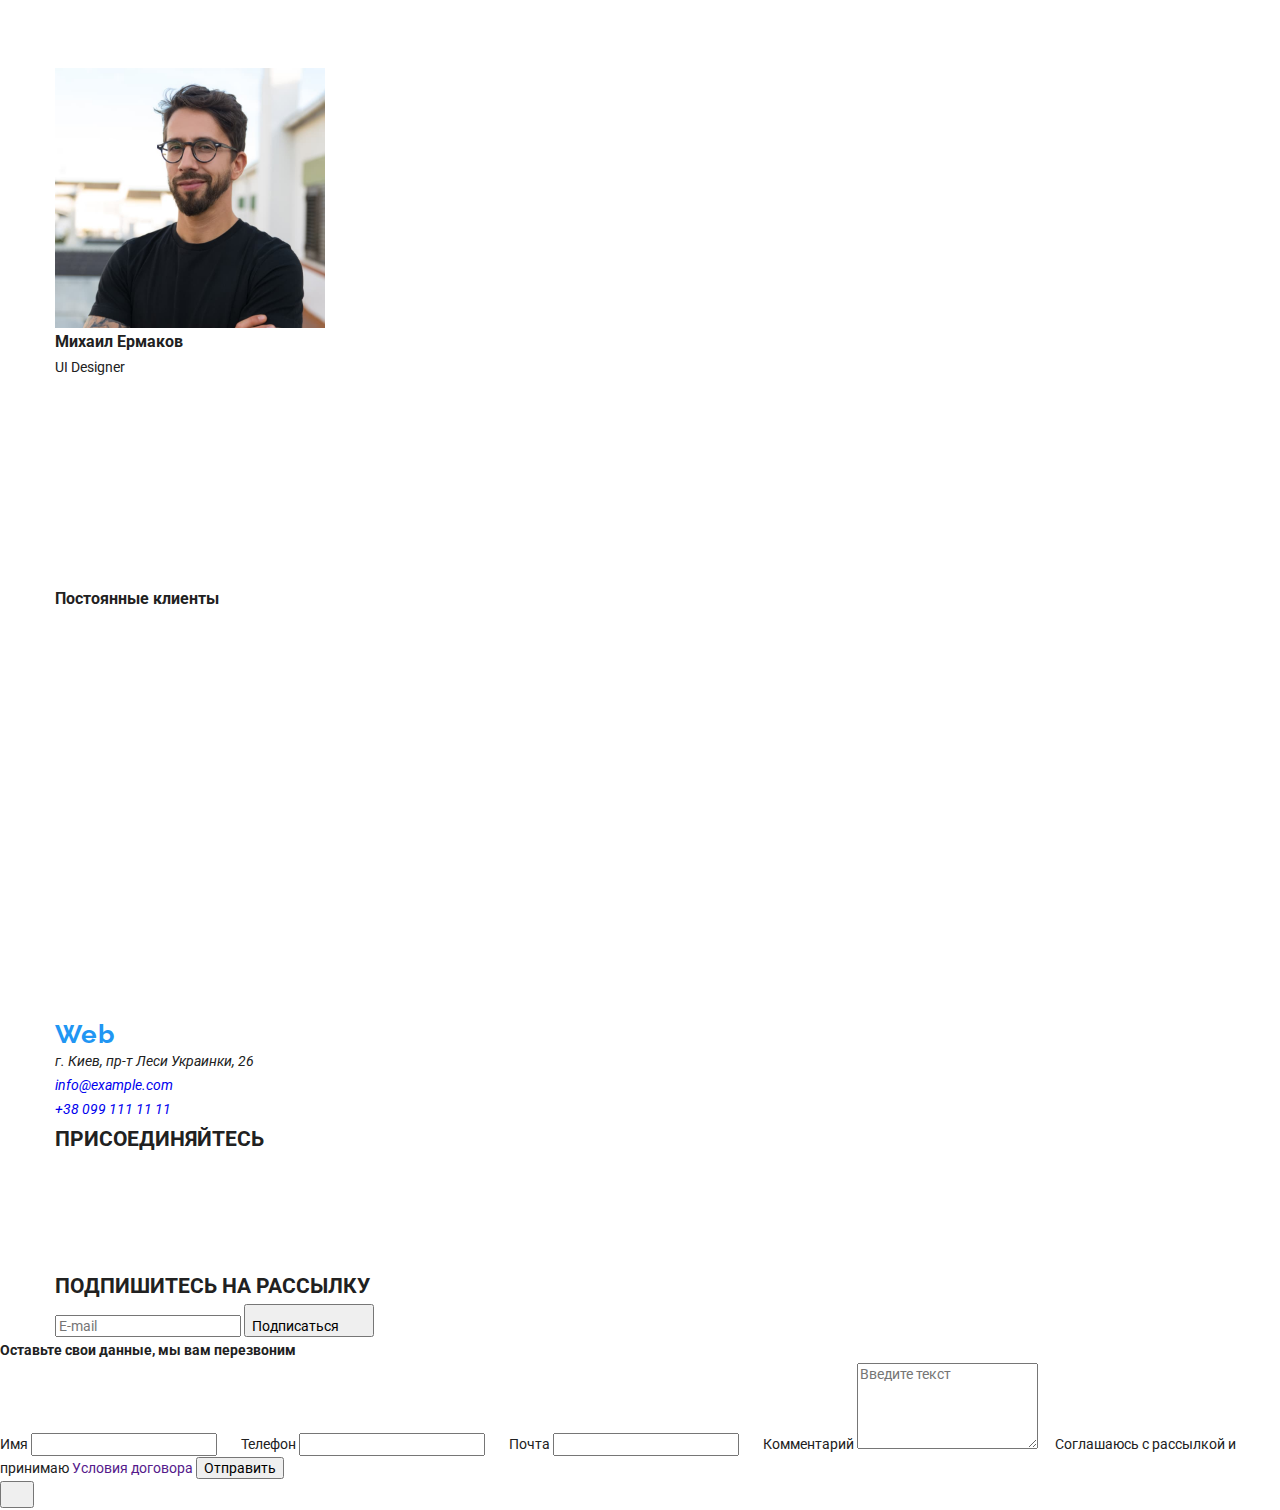
==== commit acb7f7b9: "upd" ====
--- a/index.html
+++ b/index.html
@@ -59,28 +59,28 @@
             <ul class="benefits__list">
                 <li class="benefits__item">
                     <div class="benefits__icon-box"><svg class="benefits__icon" width="70" height="70">
-                        <use href="./images/icons.svg.svg#icon-antenna-1"></use>
+                        <use href="./images/icons.svg#icon-antenna-1"></use>
                     </svg></div>
                     <h3 class="benefits__subtitle subtitle">Внимание к деталям</h3>
                     <p class="benefits__description description">Идейные соображения, а также начало повседневной работы по формированию позиции.</p>
                 </li>
                 <li class="benefits__item">
                     <div class="benefits__icon-box"><svg class="benefits__icon" width="70" height="70p">
-                        <use href="./images/icons.svg.svg#icon-clock-1"></use>
+                        <use href="./images/icons.svg#icon-clock-1"></use>
                     </svg></div>
                     <h3 class="benefits__subtitle subtitle">Пунктуальность</h3>
                     <p class="benefits__description description">Задача организации, в особенности же рамки и место обучения кадров влечет за собой.</p>
                 </li>                   
                 <li class="benefits__item">
                     <div class="benefits__icon-box"><svg class="benefits__icon" width="70" height="70">
-                        <use href="./images/icons.svg.svg#icon-diagram-1"></use>
+                        <use href="./images/icons.svg#icon-diagram-1"></use>
                     </svg></div>
                     <h3 class="benefits__subtitle subtitle">Планирование</h3>
                     <p class="benefits__description description">Равным образом консультация с широким активом в значительной степени обуславливает.</p>
                 </li>
                 <li class="benefits__item">
                     <div class="benefits__icon-box"><svg class="benefits__icon" width="70" height="70">
-                        <use href="./images/icons.svg.svg#icon-astronaut-1"></use>
+                        <use href="./images/icons.svg#icon-astronaut-1"></use>
                     </svg></div>
                     <h3 class="benefits__subtitle subtitle">Современные технологии</h3>
                     <p class="benefits__description description">Значимость этих проблем настолько очевидна, что реализация плановых заданий.</p>
--- a/css/main.min.css
+++ b/css/main.min.css
@@ -1 +1 @@
-:root{--main-font: "Roboto", "sans-serif";--secondary-font: "Raleway", "sans-serif";--accent-txt-color: #2196F3;--dark-txt-cl: #212121;--grey-txt-cl: #757575;--light-txt-cl: #FFFFFF;--title-txt-cl: #000000;--bckgrnd-cl: #2F303A;--bckgrnd-btn: #188CE8;--bckgrnd-icon: #F5F4FA;--icon-cl: #afb1b8;--items: 3;--indent: 30px;--anim: 250ms cubic-bezier(0.4, 0, 0.2, 1)}.visually-hidden{position:absolute;white-space:nowrap;width:1px;height:1px;overflow:hidden;border:0;padding:0;clip:rect(0 0 0 0);-webkit-clip-path:inset(50%);clip-path:inset(50%);margin:-1px}.logo{font-family:var(--secondary-font);font-style:normal;font-weight:700;line-height:1.1;letter-spacing:.03em;color:var(--accent-txt-color)}@media screen and (min-width: 480px){.logo{font-size:24px}}@media screen and (min-width: 768px){.logo{font-size:26px}}@media screen and (min-width: 1200px){.logo{width:145px;height:31px}}.logo--dark{color:var(--title-txt-cl)}.logo--light{color:var(--light-txt-cl)}.nav__logo{display:block}@media screen and (min-width: 1200px){.nav__logo{margin-left:200px}}.section{padding-top:94px;padding-bottom:94px}.container{width:100%;padding-left:15px;padding-right:15px;margin-left:auto;margin-right:auto}@media screen and (min-width: 480px){.container{max-width:480px}}@media screen and (min-width: 768px){.container{max-width:768px}}@media screen and (min-width: 1200px){.container{max-width:1200px}}.header__container{display:-webkit-box;display:-ms-flexbox;display:flex;-webkit-box-align:center;-ms-flex-align:center;align-items:center}.mobile-menu-btn{background-color:rgba(0,0,0,0);border:none;width:40px;height:40px;display:-webkit-box;display:-ms-flexbox;display:flex;-webkit-box-align:center;-ms-flex-align:center;align-items:center;-webkit-box-pack:center;-ms-flex-pack:center;justify-content:center;margin-left:auto;z-index:10;-webkit-transition:color var(--anim);transition:color var(--anim)}.mobile-menu-btn:hover,.mobile-menu-btn:focus{fill:var(--accent-txt-color)}@media screen and (min-width: 768px){.mobile-menu-btn{display:none}}.mobile-menu-btn.is-open .mobile-menu-burger{opacity:0}.mobile-menu-close{opacity:0}.mobile-menu-btn.is-open .mobile-menu-close{opacity:1}.mobile-menu{position:fixed;top:0;left:0;-webkit-transform:translateX(100%);transform:translateX(100%);-webkit-transition:-webkit-transform var(--anim);transition:-webkit-transform var(--anim);transition:transform var(--anim);transition:transform var(--anim), -webkit-transform var(--anim);width:100vw;height:100vh;padding:48px 40px;display:-webkit-box;display:-ms-flexbox;display:flex;-webkit-box-orient:vertical;-webkit-box-direction:normal;-ms-flex-direction:column;flex-direction:column;background-color:var(--light-txt-cl)}@media screen and (min-width: 768px){.mobile-menu{display:none}}.mobile-menu.is-open{-webkit-transform:translateX(0);transform:translateX(0)}.mobile-menu-nav{margin-bottom:auto;font-weight:500;font-size:40px;line-height:47px;letter-spacing:.02em;color:var(--dark-txt-cl)}.mobile-menu-nav-item:not(:last-child){margin-bottom:32px}.mobile-menu-contacts{margin-bottom:64px;font-weight:500;font-size:24px;line-height:28px;letter-spacing:.02em;color:var(--grey-txt-cl)}.mobile-menu-contacts-item:not(:last-child){margin-bottom:32px;font-weight:500;font-size:34px;line-height:40px;letter-spacing:.02em;color:var(--accent-txt-color)}.mobile-menu-socials{display:-webkit-box;display:-ms-flexbox;display:flex;-ms-flex-wrap:wrap;flex-wrap:wrap;-webkit-box-align:center;-ms-flex-align:center;align-items:center;gap:10px;font-weight:500;font-size:18px;line-height:22px;letter-spacing:.02em;color:var(--accent-txt-color)}.mobile-menu-socials-item:not(:last-child) .mobile-menu-socials-link{padding-right:10px;border-right:1px solid rgba(33,33,33,.2)}.link{text-decoration:none;color:currentColor}body{font-family:"Roboto","Sans";font-size:14px;line-height:1.7;text-decoration:none;color:var(--dark-txt-cl)}body.no-scroll{overflow:hidden}img{display:block;max-width:100%;height:auto}h1,h2,h3,p{margin:0}li{text-decoration:none;list-style:none;margin:0;padding:0}ul{padding:0;margin:0}a{text-decoration:none}.header{border-bottom:1px solid #ececec}.nav{display:-webkit-box;display:-ms-flexbox;display:flex;-webkit-box-align:center;-ms-flex-align:center;align-items:center}@media screen and (min-width: 768px){.nav{margin-left:auto;margin-right:auto}}@media screen and (min-width: 1200px){.nav{margin-left:93px}}@media screen and (max-width: 767px){.nav__list{display:none}}@media screen and (min-width: 768px){.nav__list{display:-webkit-box;display:-ms-flexbox;display:flex;gap:50px}}.nav__link{display:block;padding-top:32px;padding-bottom:32px;text-decoration:none;list-style:none;font-weight:500;font-size:14px;line-height:1.1;letter-spacing:.02em;color:var(--dark-txt-cl);-webkit-transition:color var(--anim);transition:color var(--anim)}.header-link:hover,.header-link:focus{color:var(--accent-txt-color)}.nav__contacts-group{display:none}@media screen and (min-width: 768px){.nav__contacts-group{display:block;margin-left:auto}}@media screen and (min-width: 1200px){.nav__contacts-group{display:-webkit-box;display:-ms-flexbox;display:flex;gap:30px}}.nav__contacts{display:-webkit-inline-box;display:-ms-inline-flexbox;display:inline-flex;-webkit-box-align:center;-ms-flex-align:center;align-items:center;font-weight:500;font-size:14px;line-height:1.1;letter-spacing:.02em;color:var(--grey-txt-cl);fill:var(--grey-txt-cl);-webkit-transition:color var(--anim),fill var(--anim);transition:color var(--anim),fill var(--anim)}@media screen and (min-width: 768px){.nav__contacts{font-size:12px}}.nav__contacts .icons{margin-right:10px}.nav__contacts:hover,.nav__contactsfocus{fill:var(--accent-txt-color);font-weight:500;font-size:14px;line-height:1.1;letter-spacing:.02em;color:var(--accent-txt-color)}@media screen and (min-width: 768px){.nav__contacts:first-child{margin-bottom:10px}}.current-link{position:relative;color:var(--accent-txt-color)}@media screen and (min-width: 768px){.current-link::after{content:"";position:absolute;bottom:-1px;left:0;width:100%;height:4px;display:inline-block;margin-right:10px;background-color:var(--accent-txt-color);border-radius:2px}}@media screen and (max-width: 1199px){.work{display:none}}.work__list{display:-webkit-box;display:-ms-flexbox;display:flex;gap:30px}.work__item{display:-webkit-box;display:-ms-flexbox;display:flex;position:relative;width:100%;height:auto;-webkit-box-align:center;-ms-flex-align:center;align-items:center;-webkit-box-pack:center;-ms-flex-pack:center;justify-content:center}.work__desc{display:-webkit-box;display:-ms-flexbox;display:flex;position:absolute;bottom:0;width:100%;height:70px;-webkit-box-pack:center;-ms-flex-pack:center;justify-content:center;-webkit-box-align:center;-ms-flex-align:center;align-items:center;font-weight:700;line-height:1.14;text-transform:uppercase;background-color:rgba(47,48,58,.8);color:var(--light-txt-cl)}/*# sourceMappingURL=main.min.css.map */+:root{--main-font: "Roboto", "sans-serif";--secondary-font: "Raleway", "sans-serif";--accent-txt-color: #2196F3;--dark-txt-cl: #212121;--grey-txt-cl: #757575;--light-txt-cl: #FFFFFF;--title-txt-cl: #000000;--bckgrnd-cl: #2F303A;--bckgrnd-btn: #188CE8;--bckgrnd-icon: #F5F4FA;--icon-cl: #afb1b8;--items: 3;--indent: 30px;--anim: 250ms cubic-bezier(0.4, 0, 0.2, 1)}.visually-hidden{position:absolute;white-space:nowrap;width:1px;height:1px;overflow:hidden;border:0;padding:0;clip:rect(0 0 0 0);-webkit-clip-path:inset(50%);clip-path:inset(50%);margin:-1px}.logo{font-family:var(--secondary-font);font-style:normal;font-weight:700;line-height:1.1;letter-spacing:.03em;color:var(--accent-txt-color)}@media screen and (min-width: 480px){.logo{font-size:24px}}@media screen and (min-width: 768px){.logo{font-size:26px}}@media screen and (min-width: 1200px){.logo{width:145px;height:31px}}.logo--dark{color:var(--title-txt-cl)}.logo--light{color:var(--light-txt-cl)}.nav__logo{display:block}@media screen and (min-width: 1200px){.nav__logo{margin-left:200px}}.section{padding-top:60px;padding-bottom:60px}@media screen and (min-width: 1200px){.section{padding-top:94px;padding-bottom:94px}}.title::-moz-selection{background-color:var(--accent-txt-color)}.title::selection{background-color:var(--accent-txt-color)}.subtitle{margin-bottom:10px;font-weight:700;font-size:14px;line-height:1.1;letter-spacing:.03em;text-transform:uppercase;color:var(--dark-txt-cl)}@media screen and (min-width: 480px){.subtitle{display:-webkit-box;display:-ms-flexbox;display:flex;-webkit-box-pack:center;-ms-flex-pack:center;justify-content:center}}.description{font-weight:400;font-size:14px;line-height:1.7;letter-spacing:.03em;color:var(--grey-txt-cl)}.container{width:100%;padding-left:15px;padding-right:15px;margin-left:auto;margin-right:auto}@media screen and (min-width: 480px){.container{max-width:480px}}@media screen and (min-width: 768px){.container{max-width:768px}}@media screen and (min-width: 1200px){.container{max-width:1200px}}.header__container{display:-webkit-box;display:-ms-flexbox;display:flex;-webkit-box-align:center;-ms-flex-align:center;align-items:center}.mobile-menu-btn{background-color:rgba(0,0,0,0);border:none;width:40px;height:40px;display:-webkit-box;display:-ms-flexbox;display:flex;-webkit-box-align:center;-ms-flex-align:center;align-items:center;-webkit-box-pack:center;-ms-flex-pack:center;justify-content:center;margin-left:auto;z-index:10;-webkit-transition:color var(--anim);transition:color var(--anim)}.mobile-menu-btn:hover,.mobile-menu-btn:focus{fill:var(--accent-txt-color)}@media screen and (min-width: 768px){.mobile-menu-btn{display:none}}.mobile-menu-btn.is-open .mobile-menu-burger{opacity:0}.mobile-menu-close{opacity:0}.mobile-menu-btn.is-open .mobile-menu-close{opacity:1}.mobile-menu{position:fixed;top:0;left:0;-webkit-transform:translateX(100%);transform:translateX(100%);-webkit-transition:-webkit-transform var(--anim);transition:-webkit-transform var(--anim);transition:transform var(--anim);transition:transform var(--anim), -webkit-transform var(--anim);width:100vw;height:100vh;padding:48px 40px;display:-webkit-box;display:-ms-flexbox;display:flex;-webkit-box-orient:vertical;-webkit-box-direction:normal;-ms-flex-direction:column;flex-direction:column;background-color:var(--light-txt-cl)}@media screen and (min-width: 768px){.mobile-menu{display:none}}.mobile-menu.is-open{-webkit-transform:translateX(0);transform:translateX(0)}.mobile-menu-nav{margin-bottom:auto;font-weight:500;font-size:40px;line-height:47px;letter-spacing:.02em;color:var(--dark-txt-cl)}.mobile-menu-nav-item:not(:last-child){margin-bottom:32px}.mobile-menu-contacts{margin-bottom:64px;font-weight:500;font-size:24px;line-height:28px;letter-spacing:.02em;color:var(--grey-txt-cl)}.mobile-menu-contacts-item:not(:last-child){margin-bottom:32px;font-weight:500;font-size:34px;line-height:40px;letter-spacing:.02em;color:var(--accent-txt-color)}.mobile-menu-socials{display:-webkit-box;display:-ms-flexbox;display:flex;-ms-flex-wrap:wrap;flex-wrap:wrap;-webkit-box-align:center;-ms-flex-align:center;align-items:center;gap:10px;font-weight:500;font-size:18px;line-height:22px;letter-spacing:.02em;color:var(--accent-txt-color)}.mobile-menu-socials-item:not(:last-child) .mobile-menu-socials-link{padding-right:10px;border-right:1px solid rgba(33,33,33,.2)}.link{text-decoration:none;color:currentColor}body{font-family:"Roboto","Sans";font-size:14px;line-height:1.7;text-decoration:none;color:var(--dark-txt-cl)}body.no-scroll{overflow:hidden}img{display:block;max-width:100%;height:auto}h1,h2,h3,p{margin:0}li{text-decoration:none;list-style:none;margin:0;padding:0}ul{padding:0;margin:0}a{text-decoration:none}.benefits__icon-box{display:-webkit-box;display:-ms-flexbox;display:flex;-webkit-box-pack:center;-ms-flex-pack:center;justify-content:center;-webkit-box-align:center;-ms-flex-align:center;align-items:center;background-color:var(--bckgrnd-icon);border-radius:4px;margin-bottom:30px;height:120px;width:270px}@media screen and (min-width: 480px){.benefits__icon-box{width:450px}}.benefits{padding-bottom:0}.benefits__item{-ms-flex-preferred-size:270px;flex-basis:270px}@media screen and (min-width: 480px){.benefits__item:not(:last-child){margin-bottom:30px}}.header{border-bottom:1px solid #ececec}.nav{display:-webkit-box;display:-ms-flexbox;display:flex;-webkit-box-align:center;-ms-flex-align:center;align-items:center}@media screen and (min-width: 768px){.nav{margin-left:auto;margin-right:auto}}@media screen and (min-width: 1200px){.nav{margin-left:93px}}@media screen and (max-width: 767px){.nav__list{display:none}}@media screen and (min-width: 768px){.nav__list{display:-webkit-box;display:-ms-flexbox;display:flex;gap:50px}}.nav__link{display:block;padding-top:32px;padding-bottom:32px;text-decoration:none;list-style:none;font-weight:500;font-size:14px;line-height:1.1;letter-spacing:.02em;color:var(--dark-txt-cl);-webkit-transition:color var(--anim);transition:color var(--anim)}.header-link:hover,.header-link:focus{color:var(--accent-txt-color)}.nav__contacts-group{display:none}@media screen and (min-width: 768px){.nav__contacts-group{display:block;margin-left:auto}}@media screen and (min-width: 1200px){.nav__contacts-group{display:-webkit-box;display:-ms-flexbox;display:flex;gap:30px}}.nav__contacts{display:-webkit-inline-box;display:-ms-inline-flexbox;display:inline-flex;-webkit-box-align:center;-ms-flex-align:center;align-items:center;font-weight:500;font-size:14px;line-height:1.1;letter-spacing:.02em;color:var(--grey-txt-cl);fill:var(--grey-txt-cl);-webkit-transition:color var(--anim),fill var(--anim);transition:color var(--anim),fill var(--anim)}@media screen and (min-width: 768px){.nav__contacts{font-size:12px}}.nav__contacts .icons{margin-right:10px}.nav__contacts:hover,.nav__contactsfocus{fill:var(--accent-txt-color);font-weight:500;font-size:14px;line-height:1.1;letter-spacing:.02em;color:var(--accent-txt-color)}@media screen and (min-width: 768px){.nav__contacts:first-child{margin-bottom:10px}}.current-link{position:relative;color:var(--accent-txt-color)}@media screen and (min-width: 768px){.current-link::after{content:"";position:absolute;bottom:-1px;left:0;width:100%;height:4px;display:inline-block;margin-right:10px;background-color:var(--accent-txt-color);border-radius:2px}}@media screen and (max-width: 1199px){.work{display:none}}.work__list{display:-webkit-box;display:-ms-flexbox;display:flex;gap:30px}.work__item{display:-webkit-box;display:-ms-flexbox;display:flex;position:relative;width:100%;height:auto;-webkit-box-align:center;-ms-flex-align:center;align-items:center;-webkit-box-pack:center;-ms-flex-pack:center;justify-content:center}.work__desc{display:-webkit-box;display:-ms-flexbox;display:flex;position:absolute;bottom:0;width:100%;height:70px;-webkit-box-pack:center;-ms-flex-pack:center;justify-content:center;-webkit-box-align:center;-ms-flex-align:center;align-items:center;font-weight:700;line-height:1.14;text-transform:uppercase;background-color:rgba(47,48,58,.8);color:var(--light-txt-cl)}/*# sourceMappingURL=main.min.css.map */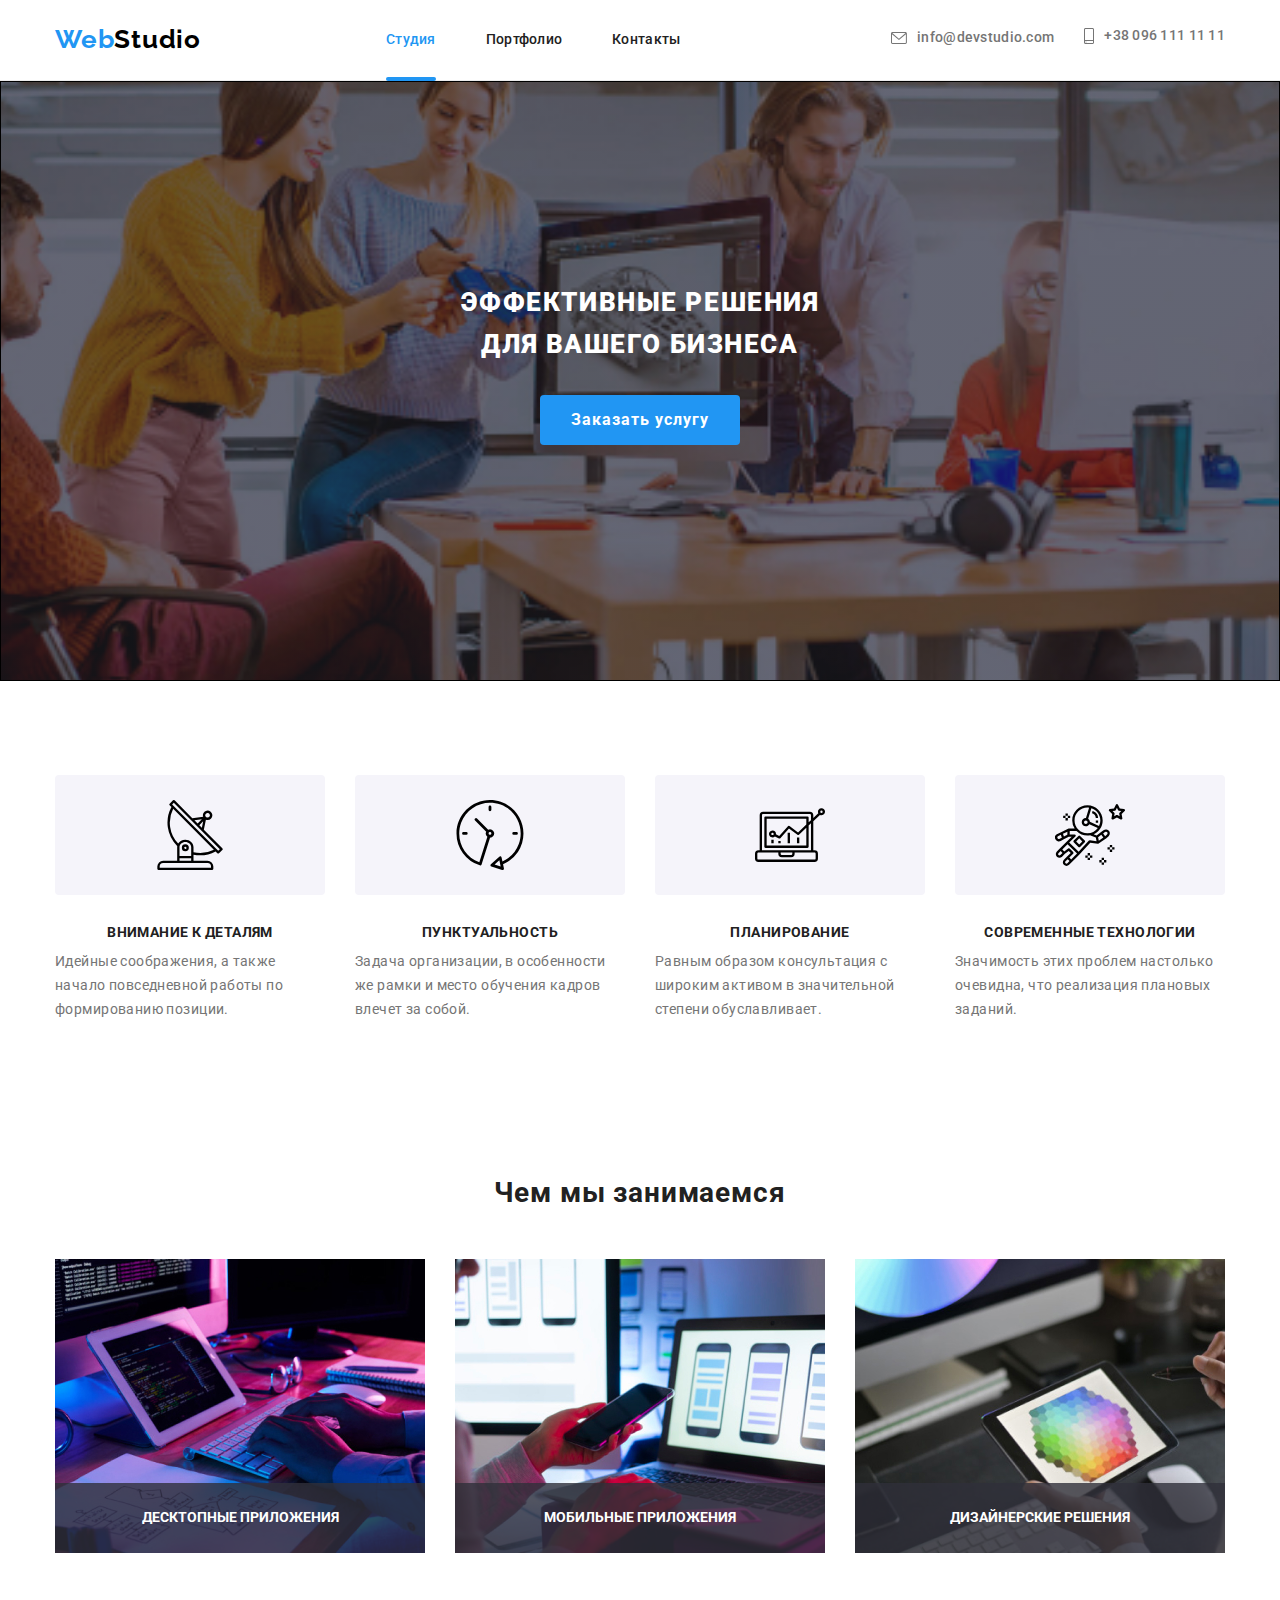
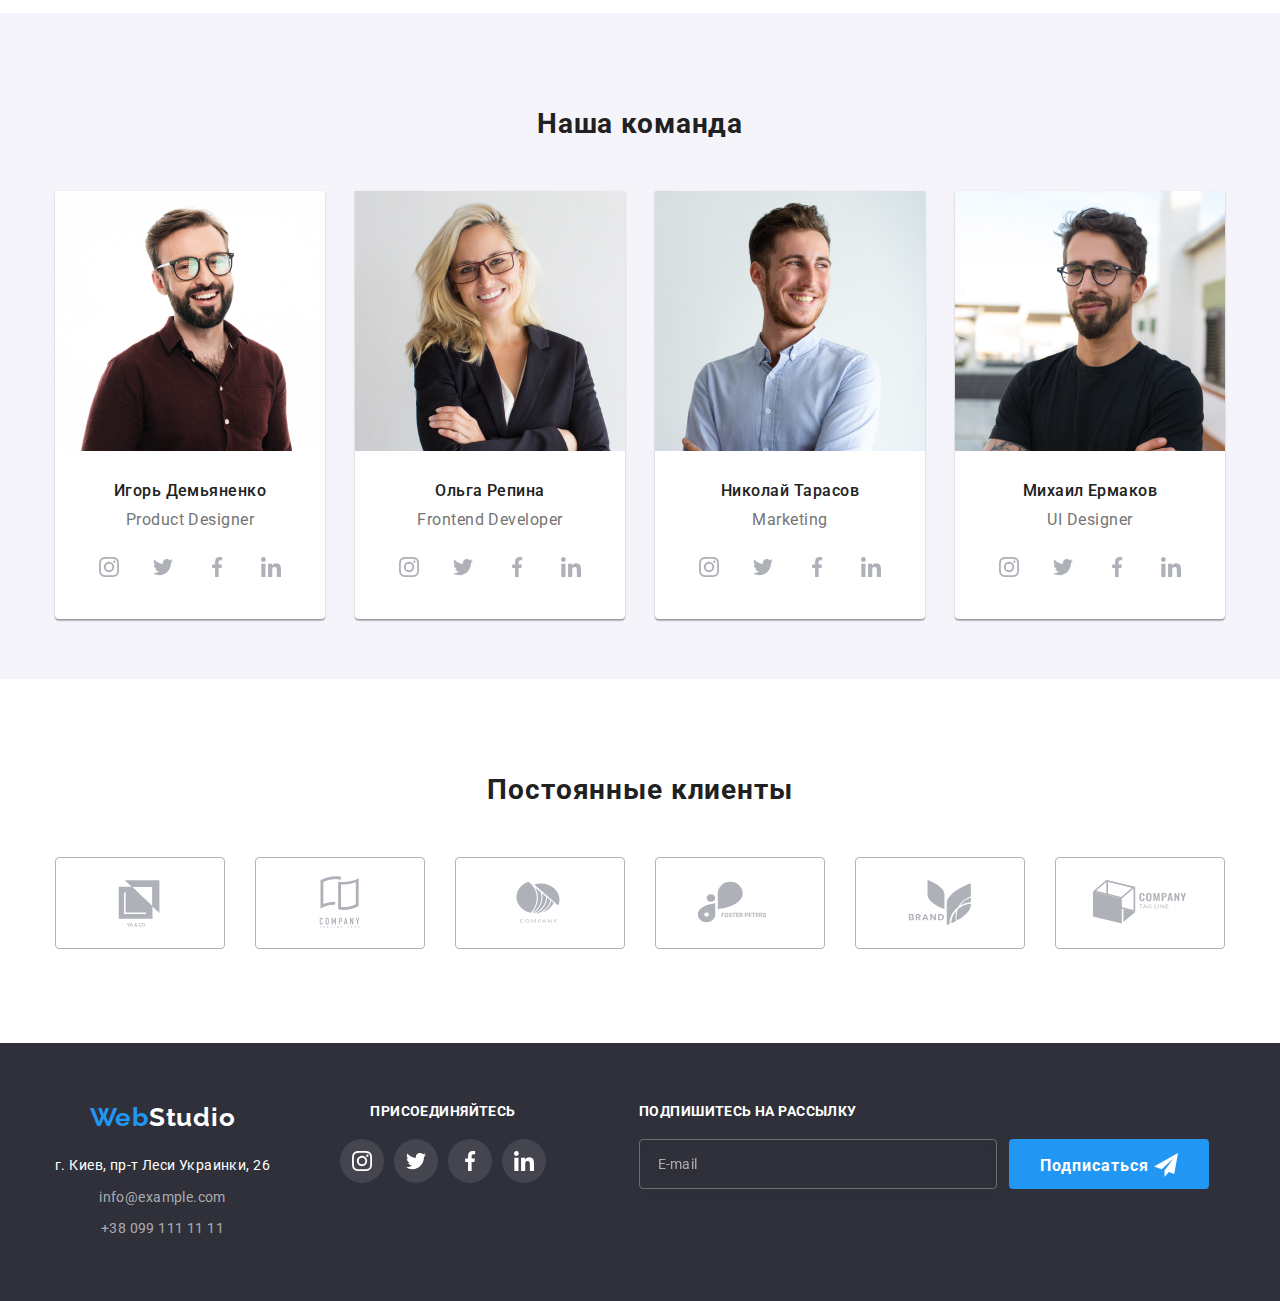
==== commit ee75f323: "upd" ====
--- a/index.html
+++ b/index.html
@@ -48,7 +48,7 @@
     </header>    
     <main>
         <section class="hero section">
-            <div class="container">
+            <div class="hero__container container">
             <h1 class="hero__title title">Эффективные решения <br> для вашего бизнеса</h1>
             <button class="btn" type="button" data-modal-open>Заказать услугу</button>
             </div>
@@ -92,150 +92,190 @@
             <div class="container">
             <h3 class="work__headline headline">Чем мы занимаемся</h3>
             <ul class="work__list">
-                <li class="work__item"><img class="work__img" src="./images/box1.jpg" alt="десктопные приложения" width="370" height="295"><p class="work__desc">Десктопные приложения</p></li>
-                <li class="work__item"><img class="work__img" src="./images/box2.jpg" alt="мобильные приложения" width="370" height="295"><p class="work__desc">Мобильные приложения</p></li>
-                <li class="work__item"><img class="work__img" src="./images/box3.jpg" alt="дизайнерские решения" width="370" height="295"><p class="work__desc">Дизайнерские решения</p></li>
+                <li class="work__item">
+                    <img 
+                    class="work__img" 
+                    srcset="./images/work/work1.jpg 1x, ./images/work/work1-2x.jpg 2x" 
+                    src="./images/work/work1.jpg"
+                    alt="десктопные приложения">
+                    <p class="work__desc">Десктопные приложения</p>
+                </li>
+                <li class="work__item">
+                    <img 
+                    class="work__img" 
+                    srcset="./images/work/work2.jpg 1x, ./images/work/work2-2x.jpg 2x" 
+                    src="./images/work/work2.jpg" 
+                    alt="мобильные приложения">
+                    <p class="work__desc">Мобильные приложения</p>
+                </li>
+                <li class="work__item">
+                    <img 
+                    class="work__img" 
+                    srcset="./images/work/work3.jpg 1x, ./images/work/work3-2x.jpg 2x" 
+                    src="./images/work/work3.jpg"
+                    alt="дизайнерские решения">
+                    <p class="work__desc">Дизайнерские решения</p>
+                </li>
             </ul>
             </div>
         </section>
         <section class="team section">
-            <div class="container">
+            
             <h3 class="team__headline headline">Наша команда</h3>
             <ul class="team__list">
-                 <li class="team__item"><img src="./images/img1.jpg" alt="Игорь Демьяненко" width="270" height="260"> 
-                 <div class="team__name"><h3 class="name">Игорь Демьяненко</h3>
+                 <li class="team__item">
+                    <img class="team__avatar"
+                    srcset="./images/team/team1-sm.jpg 450w, ./images/team/team1-sm-2x.jpg 900w,
+                    ./images/team/team1-md.jpg w354, ./images/team/team1-md-2x.jpg 708w, ./images/team/team1-l.jpg 270w, ./images/team/team1-l-2x.jpg 540w"
+                    sizes="(min-width: 1200px) 270px, (min-width: 768px) 354px, (max-width: 767px) 450px, 100vw"
+                    src="./images/team/team1-sm.jpg"
+                    alt="Игорь Демьяненко"> 
+                    <div class="team__name"><h3 class="name">Игорь Демьяненко</h3>
                  <p class="team__description" lang="en">Product Designer</p>
                  <ul class="team__socials-list">
                     <li class="team__socials-item">
                         <a class="team__socials-link" href="" target="_blank" rel="noopener noreferrer" aria-label="instagram">
                             <svg width="20" height="20">
-                                <use href="./images/icons.svg.svg#icon-instagram-2"></use>
+                                <use href="./images/icons.svg#icon-instagram-2"></use>
                             </svg>
                         </a>
                     </li>
                     <li class="team__socials-item">
                         <a class="team__socials-link" href="" target="_blank" rel="noopener noreferrer" aria-label="twitter">
                             <svg width="20" height="20">
-                                <use href="./images/icons.svg.svg#icon-twitter-1"></use>
+                                <use href="./images/icons.svg#icon-twitter-1"></use>
                             </svg>
                         </a>
                     </li>
                     <li class="team__socials-item">
                         <a class="team__socials-link" href="" target="_blank" rel="noopener noreferrer" aria-label="facebook">
                             <svg width="20" height="20">
-                                <use href="./images/icons.svg.svg#icon-facebook-1"></use>
+                                <use href="./images/icons.svg#icon-facebook-1"></use>
                             </svg>
                         </a>
                     </li>
                     <li class="team__socials-item">
                         <a class="team__socials-link" href="" target="_blank" rel="noopener noreferrer" aria-label="linkedin">
                             <svg width="20" height="20">
-                                <use href="./images/icons.svg.svg#icon-linkedin-1"></use>
+                                <use href="./images/icons.svg#icon-linkedin-1"></use>
                             </svg>
                         </a>
                     </li>
                 </ul>
                 </div>
             </li>
-                 <li class="team__item"><img src="./images/img2.jpg" alt="Ольга Репина" width="270" height="260">
+                 <li class="team__item">
+                    <img 
+                    class="team__avatar"
+                    srcset="./images/team/team2-sm.jpg 450w, ./images/team/team2-sm-2x.jpg 900w, ./images/team/team2-md.jpg w354, ./images/team/team2-md-2x.jpg 708w, ./images/team/team2-l.jpg 270w, ./images/team/team2-l-2x.jpg 540w"
+                    sizes="(min-width: 1200px) 270px, (min-width: 768px) 354px, (max-width: 767px) 450px, 100vw"
+                    src="./images/team/team2-sm.jpg"
+                    alt="Ольга Репина">
                  <div class="team__name"><h3 class="name">Ольга Репина</h3>
                  <p class="team__description" lang="en">Frontend Developer</p>
                 <ul class="team__socials-list">
                     <li class="team__socials-item">
                         <a class="team__socials-link" href="" target="_blank" rel="noopener noreferrer" aria-label="instagram">
                             <svg width="20" height="20">
-                                <use href="./images/icons.svg.svg#icon-instagram-2"></use>
+                                <use href="./images/icons.svg#icon-instagram-2"></use>
                             </svg>
                         </a>
                     </li>
                     <li class="team__socials-item">
                         <a class="team__socials-link" href="" target="_blank" rel="noopener noreferrer" aria-label="twitter">
                             <svg width="20" height="20">
-                                <use href="./images/icons.svg.svg#icon-twitter-1"></use>
+                                <use href="./images/icons.svg#icon-twitter-1"></use>
                             </svg>
                         </a>
                     </li>
                     <li class="team__socials-item">
                         <a class="team__socials-link" href="" target="_blank" rel="noopener noreferrer" aria-label="facebook">
                             <svg width="20" height="20">
-                                <use href="./images/icons.svg.svg#icon-facebook-1"></use>
+                                <use href="./images/icons.svg#icon-facebook-1"></use>
                             </svg>
                         </a>
                     </li>
                     <li class="team__socials-item">
                         <a class="team__socials-link" href="" target="_blank" rel="noopener noreferrer" aria-label="linkedin">
                             <svg width="20" height="20">
-                                <use href="./images/icons.svg.svg#icon-linkedin-1"></use>
+                                <use href="./images/icons.svg#icon-linkedin-1"></use>
                             </svg>
                         </a>
                     </li>
                 </ul>
                 </div>
                 </li>
-                 <li  class="team__item"><img src="./images/img3.jpg" alt="Николай Тарасов" width="270" height="260">
+                 <li  class="team__item"><img class="team__avatar"
+                    srcset="./images/team/team3-sm.jpg 450w, ./images/team/team3-sm-2x.jpg 900w, ./images/team/team3-md.jpg w354, ./images/team/team3-md-2x.jpg 708w, ./images/team/team3-l.jpg 270w, ./images/team/team3-l-2x.jpg 540w"
+                    sizes="(min-width: 1200px) 270px, (min-width: 768px) 354px, (max-width: 767px) 450px, 100vw"
+                    src="./images/team/team1-sm.jpg" alt="Николай Тарасов">
                  <div class="team__name"><h3 class="name">Николай Тарасов</h3>
                  <p class="team__description" lang="en">Marketing</p>
                 <ul class="team__socials-list">
                     <li class="team__socials-item">
                         <a class="team__socials-link" href="" target="_blank" rel="noopener noreferrer" aria-label="instagram">
                             <svg width="20" height="20">
-                                <use href="./images/icons.svg.svg#icon-instagram-2"></use>
+                                <use href="./images/icons.svg#icon-instagram-2"></use>
                             </svg>
                         </a>
                     </li>
                     <li class="team__socials-item">
                         <a class="team__socials-link" href="" target="_blank" rel="noopener noreferrer" aria-label="twitter">
                             <svg width="20" height="20">
-                                <use href="./images/icons.svg.svg#icon-twitter-1"></use>
+                                <use href="./images/icons.svg#icon-twitter-1"></use>
                             </svg>
                         </a>
                     </li>
                     <li class="team__socials-item">
                         <a class="team__socials-link" href="" target="_blank" rel="noopener noreferrer" aria-label="facebook">
                             <svg width="20" height="20">
-                                <use href="./images/icons.svg.svg#icon-facebook-1"></use>
+                                <use href="./images/icons.svg#icon-facebook-1"></use>
                             </svg>
                         </a>
                     </li>
                     <li class="team__socials-item">
                         <a class="team__socials-link" href="" target="_blank" rel="noopener noreferrer" aria-label="linkedin">
                             <svg width="20" height="20">
-                                <use href="./images/icons.svg.svg#icon-linkedin-1"></use>
+                                <use href="./images/icons.svg#icon-linkedin-1"></use>
                             </svg>
                         </a>
                     </li>
                 </ul>
             </div>
             </li>
-                 <li class="team__item"><img src="./images/img4.jpg" alt="Михаил Ермаков" width="270" height="260">
+                 <li class="team__item"><img class="team__avatar"
+                    srcset="./images/team/team4-sm.jpg 450w, ./images/team/team4-sm-2x.jpg 900w,
+                    ./images/team/team4-md.jpg w354, ./images/team/team4-md-2x.jpg 708w, ./images/team/team4-l.jpg 270w, ./images/team/team4-l-2x.jpg 540w"
+                    sizes="(min-width: 1200px) 270px, (min-width: 768px) 354px, (max-width: 767px) 450px, 100vw"
+                    src="./images/team/team1-sm.jpg" alt="Михаил Ермаков">
                  <div class="team__name"><h3 class="name">Михаил Ермаков</h3>
                  <p class="team__description" lang="en">UI Designer</p>
                 <ul class="team__socials-list">
                     <li class="team__socials-item">
                         <a class="team__socials-link" href="" target="_blank" rel="noopener noreferrer" aria-label="instagram">
                             <svg width="20" height="20">
-                                <use href="./images/icons.svg.svg#icon-instagram-2"></use>
+                                <use href="./images/icons.svg#icon-instagram-2"></use>
                             </svg>
                         </a>
                     </li>
                     <li class="team__socials-item">
                         <a class="team__socials-link" href="" target="_blank" rel="noopener noreferrer" aria-label="twitter">
                             <svg width="20" height="20">
-                                <use href="./images/icons.svg.svg#icon-twitter-1"></use>
+                                <use href="./images/icons.svg#icon-twitter-1"></use>
                             </svg>
                         </a>
                     </li>
                     <li class="team__socials-item">
                         <a class="team__socials-link" href="" target="_blank" rel="noopener noreferrer" aria-label="facebook">
                             <svg width="20" height="20">
-                                <use href="./images/icons.svg.svg#icon-facebook-1"></use>
+                                <use href="./images/icons.svg#icon-facebook-1"></use>
                             </svg>
                         </a>
                     </li>
                     <li class="team__socials-item">
                         <a class="team__socials-link" href="" target="_blank" rel="noopener noreferrer" aria-label="linkedin">
                             <svg width="20" height="20">
-                                <use href="./images/icons.svg.svg#icon-linkedin-1"></use>
+                                <use href="./images/icons.svg#icon-linkedin-1"></use>
                             </svg>
                         </a>
                     </li>
@@ -243,40 +283,40 @@
             </div>
             </li>
             </ul>
-            </div>
+            
         </section>
-        <section class="clients">
+        <section class="clients section">
             <div class="container clients-container">
             <h3 class="clients__headline headline">Постоянные клиенты</h3>
             <ul class="clients__list">
                 <li class="clients__item">
                     <svg width="106" height="60">
-                        <use href="./images/icons.svg.svg#icon-group"></use>
-                    </svg>
-                </li>
-                <li class="clients__item">
-                    <svg width="106" height="60">
-                        <use href="./images/icons.svg.svg#icon-group-1"></use>
-                    </svg>
-                </li>
-                <li class="clients__item">
-                    <svg width="106" height="60">
-                        <use href="./images/icons.svg.svg#icon-group-2"></use>
-                    </svg>
-                </li>
-                <li class="clients__item">
-                    <svg width="106" height="60">
-                        <use href="./images/icons.svg.svg#icon-group-3"></use>
-                    </svg>
-                </li>
-                <li class="clients__item">
-                    <svg width="106" height="60">
-                        <use href="./images/icons.svg.svg#icon-group-4"></use>
-                    </svg>
-                </li>
-                <li class="clients__item">
-                    <svg width="106" height="60">
-                        <use href="./images/icons.svg.svg#icon-group-5"></use>
+                        <use href="./images/icons.svg#icon-group"></use>
+                    </svg>
+                </li>
+                <li class="clients__item">
+                    <svg width="106" height="60">
+                        <use href="./images/icons.svg#icon-group-1"></use>
+                    </svg>
+                </li>
+                <li class="clients__item">
+                    <svg width="106" height="60">
+                        <use href="./images/icons.svg#icon-group-2"></use>
+                    </svg>
+                </li>
+                <li class="clients__item">
+                    <svg width="106" height="60">
+                        <use href="./images/icons.svg#icon-group-3"></use>
+                    </svg>
+                </li>
+                <li class="clients__item">
+                    <svg width="106" height="60">
+                        <use href="./images/icons.svg#icon-group-4"></use>
+                    </svg>
+                </li>
+                <li class="clients__item">
+                    <svg width="106" height="60">
+                        <use href="./images/icons.svg#icon-group-5"></use>
                     </svg>
                 </li>
             </ul>
@@ -285,15 +325,16 @@
     </main>
     <footer class="footer">
         <div class="container footer__container">
-            <div class="footer__address">
-            <a class="footer__logo logo" href="index.html">
+            <div class="footer__main">
+        <a class="footer__logo logo" href="index.html">
                 Web<span class="footer__logo logo logo--light">Studio</span>
-            </a>
+            </a> 
+            
             <address class="contacts">
                 <ul class="footer__contacts">
                   <li class="footer__adress adress">г. Киев, пр-т Леси Украинки, 26</li>
-                  <li><a class="footer__contacts-item" href="mailto:info@example.com">info@example.com</a></li>
-                  <li><a class="footer__contacts-item" href="tel:+380991111111">+38 099 111 11 11</a></li>
+                  <li class="footer__adress"><a class="footer__contacts-item" href="mailto:info@example.com">info@example.com</a></li>
+                <li class="footer__adress"><a class="footer__contacts-item" href="tel:+380991111111">+38 099 111 11 11</a></li>
                 </ul>
             </address>
             </div>
@@ -303,28 +344,28 @@
                     <li class="footer__item">
                         <a class="footer__social-link" href="" target="_blank" rel="noopener noreferrer" aria-label="instagram">
                             <svg width="20" height="20">
-                                <use href="./images/icons.svg.svg#icon-instagram-2"></use>
+                                <use href="./images/icons.svg#icon-instagram-2"></use>
                             </svg>
                         </a>
                     </li>
                     <li class="footer__item">
                         <a class="footer__social-link" href="" target="_blank" rel="noopener noreferrer" aria-label="twitter">
                             <svg width="20" height="20">
-                                <use href="./images/icons.svg.svg#icon-twitter-1"></use>
+                                <use href="./images/icons.svg#icon-twitter-1"></use>
                             </svg>
                         </a>
                     </li>
                     <li class="footer__item">
                         <a class="footer__social-link" href="" target="_blank" rel="noopener noreferrer" aria-label="facebook">
                             <svg width="20" height="20">
-                                <use href="./images/icons.svg.svg#icon-facebook-1"></use>
+                                <use href="./images/icons.svg#icon-facebook-1"></use>
                             </svg>
                         </a>
                     </li>
                     <li class="footer__item">
                         <a class="footer__social-link" href="" target="_blank" rel="noopener noreferrer" aria-label="linkedin">
                             <svg width="20" height="20">
-                                <use href="./images/icons.svg.svg#icon-linkedin-1"></use>
+                                <use href="./images/icons.svg#icon-linkedin-1"></use>
                             </svg>
                         </a>
                     </li>
@@ -336,10 +377,10 @@
                     <label class="subscription">
                         <input class="subscribe__field" type="email" name="user-email-footer" placeholder="E-mail">
                     </label>
-                    <button class="btn" type="submit">
+                    <button class="btn btn__footer" type="submit">
                         <span class="btn-text">Подписаться
                             <svg class="subscribe__icon" width="24" height="24">
-                            <use href="./images/icons.svg.svg#icon-icon-send"></use>
+                            <use href="./images/icons.svg#icon-icon-send"></use>
                         </svg></span>
                     </button>
                 </form>
@@ -355,7 +396,7 @@
                     <span class="contact-form-field">
                         <input class="contact-input" type="text" name="user-name" minlength="2" required>
                         <svg class="contact-form-icon" width="18" height="18">
-                            <use href="./images/icons.svg.svg#icon-person"></use>
+                            <use href="./images/icons.svg#icon-person"></use>
                         </svg>
                     </span>
                  </label>
@@ -364,7 +405,7 @@
                     <span class="contact-form-field">
                         <input class="contact-input" type="number" name="user-phone" required>
                         <svg class="contact-form-icon" width="18" height="18">
-                            <use href="./images/icons.svg.svg#icon-phone"></use>
+                            <use href="./images/icons.svg#icon-phone"></use>
                         </svg>
                     </span>
                  </label>
@@ -373,7 +414,7 @@
                     <span class="contact-form-field">
                         <input class="contact-input" type="text" name="user-email">
                         <svg class="contact-form-icon" width="18" height="18">
-                            <use href="./images/icons.svg.svg#icon-email"></use>
+                            <use href="./images/icons.svg#icon-email"></use>
                         </svg>
                     </span>
                 </label>
@@ -387,7 +428,7 @@
                     <input  class="visually-hidden form-checkbox-input" type="checkbox" name="user-agreement">
                     <span class="form-checkbox-custom">
                         <svg class="form-checkbox-icon" width="11" height="8">
-                            <use href="./images/icons.svg.svg#icon-check"></use>
+                            <use href="./images/icons.svg#icon-check"></use>
                             </svg>
                     </span>
                     <span class="form-checkbox-agreement">Соглашаюсь с рассылкой и принимаю <a class="terms" href="">Условия договора</a></span>
@@ -396,15 +437,15 @@
             </form>
             <button class="modal-close-btn" type="button" data-modal-close>
                 <svg width="18" height="18">
-                    <use href="./images/icons.svg.svg#icon-close"></use>
+                    <use href="./images/icons.svg#icon-close"></use>
                 </svg>
             </button>
         </div>
     </div> 
     <div class="mobile-menu" data-menu>
        <ul class="mobile-menu-nav list">
-        <li class="mobile-menu-nav-item current-link"><a class="link" href="">Студия</a></li>
-        <li class="mobile-menu-nav-item"><a class="link" href="">Портфолио</a></li>
+        <li class="mobile-menu-nav-item current-link"><a class="link" href="index.html">Студия</a></li>
+        <li class="mobile-menu-nav-item"><a class="link" href="portfolio.html">Портфолио</a></li>
         <li class="mobile-menu-nav-item"><a class="link" href="">Контакты</a></li>
        </ul>
        <ul class="mobile-menu-contacts list">
--- a/css/main.min.css
+++ b/css/main.min.css
@@ -1 +1 @@
-:root{--main-font: "Roboto", "sans-serif";--secondary-font: "Raleway", "sans-serif";--accent-txt-color: #2196F3;--dark-txt-cl: #212121;--grey-txt-cl: #757575;--light-txt-cl: #FFFFFF;--title-txt-cl: #000000;--bckgrnd-cl: #2F303A;--bckgrnd-btn: #188CE8;--bckgrnd-icon: #F5F4FA;--icon-cl: #afb1b8;--items: 3;--indent: 30px;--anim: 250ms cubic-bezier(0.4, 0, 0.2, 1)}.visually-hidden{position:absolute;white-space:nowrap;width:1px;height:1px;overflow:hidden;border:0;padding:0;clip:rect(0 0 0 0);-webkit-clip-path:inset(50%);clip-path:inset(50%);margin:-1px}.logo{font-family:var(--secondary-font);font-style:normal;font-weight:700;line-height:1.1;letter-spacing:.03em;color:var(--accent-txt-color)}@media screen and (min-width: 480px){.logo{font-size:24px}}@media screen and (min-width: 768px){.logo{font-size:26px}}@media screen and (min-width: 1200px){.logo{width:145px;height:31px}}.logo--dark{color:var(--title-txt-cl)}.logo--light{color:var(--light-txt-cl)}.nav__logo{display:block}@media screen and (min-width: 1200px){.nav__logo{margin-left:200px}}.section{padding-top:60px;padding-bottom:60px}@media screen and (min-width: 1200px){.section{padding-top:94px;padding-bottom:94px}}.title::-moz-selection{background-color:var(--accent-txt-color)}.title::selection{background-color:var(--accent-txt-color)}.subtitle{margin-bottom:10px;font-weight:700;font-size:14px;line-height:1.1;letter-spacing:.03em;text-transform:uppercase;color:var(--dark-txt-cl)}@media screen and (min-width: 480px){.subtitle{display:-webkit-box;display:-ms-flexbox;display:flex;-webkit-box-pack:center;-ms-flex-pack:center;justify-content:center}}.description{font-weight:400;font-size:14px;line-height:1.7;letter-spacing:.03em;color:var(--grey-txt-cl)}.container{width:100%;padding-left:15px;padding-right:15px;margin-left:auto;margin-right:auto}@media screen and (min-width: 480px){.container{max-width:480px}}@media screen and (min-width: 768px){.container{max-width:768px}}@media screen and (min-width: 1200px){.container{max-width:1200px}}.header__container{display:-webkit-box;display:-ms-flexbox;display:flex;-webkit-box-align:center;-ms-flex-align:center;align-items:center}.mobile-menu-btn{background-color:rgba(0,0,0,0);border:none;width:40px;height:40px;display:-webkit-box;display:-ms-flexbox;display:flex;-webkit-box-align:center;-ms-flex-align:center;align-items:center;-webkit-box-pack:center;-ms-flex-pack:center;justify-content:center;margin-left:auto;z-index:10;-webkit-transition:color var(--anim);transition:color var(--anim)}.mobile-menu-btn:hover,.mobile-menu-btn:focus{fill:var(--accent-txt-color)}@media screen and (min-width: 768px){.mobile-menu-btn{display:none}}.mobile-menu-btn.is-open .mobile-menu-burger{opacity:0}.mobile-menu-close{opacity:0}.mobile-menu-btn.is-open .mobile-menu-close{opacity:1}.mobile-menu{position:fixed;top:0;left:0;-webkit-transform:translateX(100%);transform:translateX(100%);-webkit-transition:-webkit-transform var(--anim);transition:-webkit-transform var(--anim);transition:transform var(--anim);transition:transform var(--anim), -webkit-transform var(--anim);width:100vw;height:100vh;padding:48px 40px;display:-webkit-box;display:-ms-flexbox;display:flex;-webkit-box-orient:vertical;-webkit-box-direction:normal;-ms-flex-direction:column;flex-direction:column;background-color:var(--light-txt-cl)}@media screen and (min-width: 768px){.mobile-menu{display:none}}.mobile-menu.is-open{-webkit-transform:translateX(0);transform:translateX(0)}.mobile-menu-nav{margin-bottom:auto;font-weight:500;font-size:40px;line-height:47px;letter-spacing:.02em;color:var(--dark-txt-cl)}.mobile-menu-nav-item:not(:last-child){margin-bottom:32px}.mobile-menu-contacts{margin-bottom:64px;font-weight:500;font-size:24px;line-height:28px;letter-spacing:.02em;color:var(--grey-txt-cl)}.mobile-menu-contacts-item:not(:last-child){margin-bottom:32px;font-weight:500;font-size:34px;line-height:40px;letter-spacing:.02em;color:var(--accent-txt-color)}.mobile-menu-socials{display:-webkit-box;display:-ms-flexbox;display:flex;-ms-flex-wrap:wrap;flex-wrap:wrap;-webkit-box-align:center;-ms-flex-align:center;align-items:center;gap:10px;font-weight:500;font-size:18px;line-height:22px;letter-spacing:.02em;color:var(--accent-txt-color)}.mobile-menu-socials-item:not(:last-child) .mobile-menu-socials-link{padding-right:10px;border-right:1px solid rgba(33,33,33,.2)}.link{text-decoration:none;color:currentColor}body{font-family:"Roboto","Sans";font-size:14px;line-height:1.7;text-decoration:none;color:var(--dark-txt-cl)}body.no-scroll{overflow:hidden}img{display:block;max-width:100%;height:auto}h1,h2,h3,p{margin:0}li{text-decoration:none;list-style:none;margin:0;padding:0}ul{padding:0;margin:0}a{text-decoration:none}.benefits__icon-box{display:-webkit-box;display:-ms-flexbox;display:flex;-webkit-box-pack:center;-ms-flex-pack:center;justify-content:center;-webkit-box-align:center;-ms-flex-align:center;align-items:center;background-color:var(--bckgrnd-icon);border-radius:4px;margin-bottom:30px;height:120px;width:270px}@media screen and (min-width: 480px){.benefits__icon-box{width:450px}}.benefits{padding-bottom:0}.benefits__item{-ms-flex-preferred-size:270px;flex-basis:270px}@media screen and (min-width: 480px){.benefits__item:not(:last-child){margin-bottom:30px}}.header{border-bottom:1px solid #ececec}.nav{display:-webkit-box;display:-ms-flexbox;display:flex;-webkit-box-align:center;-ms-flex-align:center;align-items:center}@media screen and (min-width: 768px){.nav{margin-left:auto;margin-right:auto}}@media screen and (min-width: 1200px){.nav{margin-left:93px}}@media screen and (max-width: 767px){.nav__list{display:none}}@media screen and (min-width: 768px){.nav__list{display:-webkit-box;display:-ms-flexbox;display:flex;gap:50px}}.nav__link{display:block;padding-top:32px;padding-bottom:32px;text-decoration:none;list-style:none;font-weight:500;font-size:14px;line-height:1.1;letter-spacing:.02em;color:var(--dark-txt-cl);-webkit-transition:color var(--anim);transition:color var(--anim)}.header-link:hover,.header-link:focus{color:var(--accent-txt-color)}.nav__contacts-group{display:none}@media screen and (min-width: 768px){.nav__contacts-group{display:block;margin-left:auto}}@media screen and (min-width: 1200px){.nav__contacts-group{display:-webkit-box;display:-ms-flexbox;display:flex;gap:30px}}.nav__contacts{display:-webkit-inline-box;display:-ms-inline-flexbox;display:inline-flex;-webkit-box-align:center;-ms-flex-align:center;align-items:center;font-weight:500;font-size:14px;line-height:1.1;letter-spacing:.02em;color:var(--grey-txt-cl);fill:var(--grey-txt-cl);-webkit-transition:color var(--anim),fill var(--anim);transition:color var(--anim),fill var(--anim)}@media screen and (min-width: 768px){.nav__contacts{font-size:12px}}.nav__contacts .icons{margin-right:10px}.nav__contacts:hover,.nav__contactsfocus{fill:var(--accent-txt-color);font-weight:500;font-size:14px;line-height:1.1;letter-spacing:.02em;color:var(--accent-txt-color)}@media screen and (min-width: 768px){.nav__contacts:first-child{margin-bottom:10px}}.current-link{position:relative;color:var(--accent-txt-color)}@media screen and (min-width: 768px){.current-link::after{content:"";position:absolute;bottom:-1px;left:0;width:100%;height:4px;display:inline-block;margin-right:10px;background-color:var(--accent-txt-color);border-radius:2px}}@media screen and (max-width: 1199px){.work{display:none}}.work__list{display:-webkit-box;display:-ms-flexbox;display:flex;gap:30px}.work__item{display:-webkit-box;display:-ms-flexbox;display:flex;position:relative;width:100%;height:auto;-webkit-box-align:center;-ms-flex-align:center;align-items:center;-webkit-box-pack:center;-ms-flex-pack:center;justify-content:center}.work__desc{display:-webkit-box;display:-ms-flexbox;display:flex;position:absolute;bottom:0;width:100%;height:70px;-webkit-box-pack:center;-ms-flex-pack:center;justify-content:center;-webkit-box-align:center;-ms-flex-align:center;align-items:center;font-weight:700;line-height:1.14;text-transform:uppercase;background-color:rgba(47,48,58,.8);color:var(--light-txt-cl)}/*# sourceMappingURL=main.min.css.map */+:root{--main-font: "Roboto", "sans-serif";--secondary-font: "Raleway", "sans-serif";--accent-txt-color: #2196F3;--dark-txt-cl: #212121;--grey-txt-cl: #757575;--light-txt-cl: #FFFFFF;--title-txt-cl: #000000;--bckgrnd-cl: #2F303A;--bckgrnd-btn: #188CE8;--bckgrnd-icon: #F5F4FA;--icon-cl: #afb1b8;--items: 3;--indent: 30px;--anim: 250ms cubic-bezier(0.4, 0, 0.2, 1)}.card-set{display:-webkit-box;display:-ms-flexbox;display:flex;-ms-flex-wrap:wrap;flex-wrap:wrap;gap:var(--indent)}.visually-hidden{position:absolute;white-space:nowrap;width:1px;height:1px;overflow:hidden;border:0;padding:0;clip:rect(0 0 0 0);-webkit-clip-path:inset(50%);clip-path:inset(50%);margin:-1px}.btn{background-color:var(--accent-txt-color);font-weight:700;width:200px;height:50px;font-size:16px;line-height:1.8;text-align:center;letter-spacing:.06em;color:var(--light-txt-cl);cursor:pointer;border-radius:4px;border:none;-webkit-transition:background-color var(--anim),-webkit-box-shadow var(--anim);transition:background-color var(--anim),-webkit-box-shadow var(--anim);transition:background-color var(--anim),box-shadow var(--anim);transition:background-color var(--anim),box-shadow var(--anim),-webkit-box-shadow var(--anim)}.btn:hover,.btn:focus{background-color:var(--bckgrnd-btn);width:200px;height:50px;left:700px;top:430px;border-radius:4px;-webkit-box-shadow:0px 4px 4px rgba(0,0,0,.15);box-shadow:0px 4px 4px rgba(0,0,0,.15)}.btn-port{display:inline-block;font-weight:500;font-size:16px;line-height:26px;text-align:center;letter-spacing:.03em;color:var(--dark-txt-cl);background-color:#f5f4fa;cursor:pointer;border-radius:4px;border:none;padding:6px 22px;-webkit-transition:background-color var(--anim),color var(--anim),-webkit-box-shadow var(--anim);transition:background-color var(--anim),color var(--anim),-webkit-box-shadow var(--anim);transition:background-color var(--anim),color var(--anim),box-shadow var(--anim);transition:background-color var(--anim),color var(--anim),box-shadow var(--anim),-webkit-box-shadow var(--anim)}.btn-port:hover,.btn-port:focus{background-color:var(--accent-txt-color);color:var(--light-txt-cl);-webkit-box-shadow:0px 3px 1px rgba(0,0,0,.1),0px 1px 2px rgba(0,0,0,.08),0px 2px 2px rgba(0,0,0,.12);box-shadow:0px 3px 1px rgba(0,0,0,.1),0px 1px 2px rgba(0,0,0,.08),0px 2px 2px rgba(0,0,0,.12);border-radius:4px}.btn-current{background-color:var(--accent-txt-color);color:var(--light-txt-cl);-webkit-box-shadow:0px 3px 1px rgba(0,0,0,.1),0px 1px 2px rgba(0,0,0,.08),0px 2px 2px rgba(0,0,0,.12);box-shadow:0px 3px 1px rgba(0,0,0,.1),0px 1px 2px rgba(0,0,0,.08),0px 2px 2px rgba(0,0,0,.12)}.btn__text{font-weight:700;font-size:16px;line-height:1.8;display:-webkit-box;display:-ms-flexbox;display:flex;-webkit-box-align:center;-ms-flex-align:center;align-items:center;text-align:center;color:var(--light-txt-cl);fill:var(--bckgrnd-icon);padding:10px 28px;gap:10px}.btn-footer:hover,.btn-footer:focus{background-color:var(--bckgrnd-btn)}.modal-sent{display:inline-block;-webkit-box-pack:center;-ms-flex-pack:center;justify-content:center;background-color:var(--accent-txt-color);font-weight:700;width:200px;height:50px;font-size:16px;line-height:1.8;text-align:center;letter-spacing:.06em;color:var(--light-txt-cl);cursor:pointer;border-radius:4px;border:none;margin:auto;-webkit-box-shadow:0px 4px 4px rgba(0,0,0,.15);box-shadow:0px 4px 4px rgba(0,0,0,.15);border-radius:4px;-webkit-transition:background-color var(--anim),-webkit-box-shadow var(--anim);transition:background-color var(--anim),-webkit-box-shadow var(--anim);transition:background-color var(--anim),box-shadow var(--anim);transition:background-color var(--anim),box-shadow var(--anim),-webkit-box-shadow var(--anim)}.modal-sent:hover,.modal-sent:focus{background-color:var(--bckgrnd-btn);-webkit-box-shadow:0px 4px 4px rgba(0,0,0,.15);box-shadow:0px 4px 4px rgba(0,0,0,.15);border-radius:4px}.modal-close-btn{position:absolute;top:0;right:0;border-radius:50%;display:-webkit-box;display:-ms-flexbox;display:flex;-webkit-box-align:center;-ms-flex-align:center;align-items:center;-webkit-box-pack:center;-ms-flex-pack:center;justify-content:center;background-color:var(--light-txt-cl);width:30px;height:30px;padding:0;border:1px solid rgba(0,0,0,.1);cursor:pointer;margin:8px;-webkit-transition:fill var(--anim);transition:fill var(--anim)}.modal-close-btn:hover,.modal-close-btn:focus+svg{fill:var(--accent-txt-color);cursor:pointer}.portfolio{padding:94px 0}.portfolio-list{display:-webkit-box;display:-ms-flexbox;display:flex;-ms-flex-wrap:wrap;flex-wrap:wrap;-webkit-box-pack:center;-ms-flex-pack:center;justify-content:center;gap:8px;margin-bottom:50px}.subscribe__icon{-webkit-transform:translateY(25%);transform:translateY(25%);fill:var(--light-txt-cl)}.team__socials-list{display:-webkit-box;display:-ms-flexbox;display:flex;-webkit-box-pack:center;-ms-flex-pack:center;justify-content:center;gap:10px}.team__socials-link{-webkit-box-align:center;-ms-flex-align:center;align-items:center;-webkit-box-pack:center;-ms-flex-pack:center;justify-content:center;width:44px;height:44px;border-radius:50%;display:-webkit-box;display:-ms-flexbox;display:flex;fill:var(--icon-cl);cursor:pointer;-webkit-transition:fill var(--anim),background-color var(--anim);transition:fill var(--anim),background-color var(--anim)}.team__socials-item:hover .team__socials-link,.team__socials-item:focus .team__socials-link{fill:var(--light-txt-cl);background-color:var(--accent-txt-color)}.footer__social-link{-webkit-box-align:center;-ms-flex-align:center;align-items:center;-webkit-box-pack:center;-ms-flex-pack:center;justify-content:center;width:44px;height:44px;border-radius:50%;background-color:rgba(255,255,255,.1);display:-webkit-box;display:-ms-flexbox;display:flex;fill:var(--light-txt-cl);cursor:pointer;-webkit-transition:background-color var(--anim);transition:background-color var(--anim)}.footer__social-link:hover,.footer__social-link:focus{border-radius:50%;background-color:var(--accent-txt-color)}.footer__box{display:-webkit-box;display:-ms-flexbox;display:flex;gap:10px}.logo{font-family:var(--secondary-font);font-style:normal;font-weight:700;line-height:1.1;letter-spacing:.03em;color:var(--accent-txt-color);font-size:24px}@media screen and (min-width: 1200px){.logo{width:145px;height:31px;font-size:26px}}.logo--dark{color:var(--title-txt-cl)}.logo--light{color:var(--light-txt-cl)}.nav__logo{display:block}@media screen and (min-width: 1200px){.nav__logo{margin-right:93px}}@media screen and (max-width: 767px){.footer__logo{display:-webkit-box;display:-ms-flexbox;display:flex;-webkit-box-pack:center;-ms-flex-pack:center;justify-content:center}}.section{padding-top:60px;padding-bottom:60px}@media screen and (min-width: 1200px){.section{padding-top:94px}}.hero__title{display:-webkit-box;display:-ms-flexbox;display:flex;margin-bottom:30px;font-size:26px;line-height:1.6;text-align:center;-webkit-box-pack:center;-ms-flex-pack:center;justify-content:center;letter-spacing:.06em;text-transform:uppercase;color:var(--light-txt-cl)}@media screen and (min-width: 1200px){.hero__title{font-weight:900}}.title::-moz-selection{background-color:var(--accent-txt-color)}.title::selection{background-color:var(--accent-txt-color)}.subtitle{margin-bottom:10px;font-weight:700;font-size:14px;line-height:1.1;letter-spacing:.03em;text-transform:uppercase;color:var(--dark-txt-cl)}@media screen and (min-width: 480px){.subtitle{display:-webkit-box;display:-ms-flexbox;display:flex;-webkit-box-pack:center;-ms-flex-pack:center;justify-content:center}}.description{font-weight:400;font-size:14px;line-height:1.7;letter-spacing:.03em;color:var(--grey-txt-cl)}.headline{margin-bottom:30px;font-weight:700;font-size:28px;line-height:1.2;text-align:center;letter-spacing:.03em;color:var(--dark-txt-cl)}@media screen and (min-width: 1200px){.headline{margin-bottom:50px}}.name{margin-bottom:10px;font-weight:500;font-size:16px;line-height:1.2;text-align:center;letter-spacing:.03em;color:var(--dark-txt-cl)}.footer__title{text-align:center;font-weight:700;font-size:14px;line-height:16px;letter-spacing:.03em;text-transform:uppercase;color:var(--light-txt-cl);margin-bottom:20px}@media screen and (min-width: 1200px){.footer__title{text-align:left}}.container{width:100%;padding-left:15px;padding-right:15px;margin-left:auto;margin-right:auto}@media screen and (min-width: 480px){.container{max-width:480px}}@media screen and (min-width: 768px){.container{max-width:768px}}@media screen and (min-width: 1200px){.container{max-width:1200px}}.header__container{display:-webkit-box;display:-ms-flexbox;display:flex;-webkit-box-align:center;-ms-flex-align:center;align-items:center;height:60px}@media screen and (min-width: 768px){.header__container{height:80px}}@media screen and (min-width: 1200px){.hero__container{height:600px}}.mobile-menu-btn{background-color:rgba(0,0,0,0);border:none;width:40px;height:40px;display:-webkit-box;display:-ms-flexbox;display:flex;-webkit-box-align:center;-ms-flex-align:center;align-items:center;-webkit-box-pack:center;-ms-flex-pack:center;justify-content:center;margin-left:auto;z-index:10;-webkit-transition:color var(--anim);transition:color var(--anim)}.mobile-menu-btn:hover,.mobile-menu-btn:focus{fill:var(--accent-txt-color)}@media screen and (min-width: 768px){.mobile-menu-btn{display:none}}.mobile-menu-btn.is-open .mobile-menu-burger{opacity:0}.mobile-menu-close{opacity:0}.mobile-menu-btn.is-open .mobile-menu-close{opacity:1}.mobile-menu{position:fixed;top:0;left:0;-webkit-transform:translateX(100%);transform:translateX(100%);-webkit-transition:-webkit-transform var(--anim);transition:-webkit-transform var(--anim);transition:transform var(--anim);transition:transform var(--anim), -webkit-transform var(--anim);width:100vw;height:100vh;padding:48px 40px;display:-webkit-box;display:-ms-flexbox;display:flex;-webkit-box-orient:vertical;-webkit-box-direction:normal;-ms-flex-direction:column;flex-direction:column;background-color:var(--light-txt-cl)}@media screen and (min-width: 768px){.mobile-menu{display:none}}.mobile-menu.is-open{-webkit-transform:translateX(0);transform:translateX(0)}.mobile-menu-nav{margin-bottom:auto;font-weight:500;font-size:40px;line-height:47px;letter-spacing:.02em;color:var(--dark-txt-cl)}.mobile-menu-nav-item:not(:last-child){margin-bottom:32px}.mobile-menu-contacts{margin-bottom:64px;font-weight:500;font-size:24px;line-height:28px;letter-spacing:.02em;color:var(--grey-txt-cl)}.mobile-menu-contacts-item:not(:last-child){margin-bottom:32px;font-weight:500;font-size:34px;line-height:40px;letter-spacing:.02em;color:var(--accent-txt-color)}.mobile-menu-socials{display:-webkit-box;display:-ms-flexbox;display:flex;-ms-flex-wrap:wrap;flex-wrap:wrap;-webkit-box-align:center;-ms-flex-align:center;align-items:center;gap:10px;font-weight:500;font-size:18px;line-height:22px;letter-spacing:.02em;color:var(--accent-txt-color)}.mobile-menu-socials-item:not(:last-child) .mobile-menu-socials-link{padding-right:10px;border-right:1px solid rgba(33,33,33,.2)}.link{text-decoration:none;color:currentColor}body{font-family:"Roboto","Sans";font-size:14px;line-height:1.7;text-decoration:none;color:var(--dark-txt-cl)}body.no-scroll{overflow:hidden}img{display:block;max-width:100%;height:auto}h1,h2,h3,p{margin:0}li{text-decoration:none;list-style:none;margin:0;padding:0}ul{padding:0;margin:0}a{text-decoration:none}.benefits__icon-box{display:-webkit-box;display:-ms-flexbox;display:flex;-webkit-box-pack:center;-ms-flex-pack:center;justify-content:center;-webkit-box-align:center;-ms-flex-align:center;align-items:center;background-color:var(--bckgrnd-icon);border-radius:4px;margin-bottom:30px;height:120px}@media screen and (min-width: 480px){.benefits__icon-box{width:450px}}@media screen and (min-width: 768px){.benefits__icon-box{width:354px}}@media screen and (min-width: 1200px){.benefits__icon-box{width:270px}}.benefits__list{display:-webkit-box;display:-ms-flexbox;display:flex;-ms-flex-wrap:wrap;flex-wrap:wrap;gap:30px}.benefits__item{-ms-flex-preferred-size:270px;flex-basis:270px}.header{border-bottom:1px solid #ececec}.nav{display:-webkit-box;display:-ms-flexbox;display:flex;-webkit-box-align:center;-ms-flex-align:center;align-items:center}@media screen and (min-width: 768px){.nav{margin-left:auto;margin-right:auto}}@media screen and (min-width: 1200px){.nav{margin-left:93px}}@media screen and (max-width: 767px){.nav__list{display:none}}@media screen and (min-width: 768px){.nav__list{display:-webkit-box;display:-ms-flexbox;display:flex;gap:50px}}.nav__link{display:block;padding-top:32px;padding-bottom:32px;text-decoration:none;list-style:none;font-weight:500;font-size:14px;line-height:1.1;letter-spacing:.02em;color:var(--dark-txt-cl);-webkit-transition:color var(--anim);transition:color var(--anim)}.header-link:hover,.header-link:focus{color:var(--accent-txt-color)}.nav__contacts-group{display:none}@media screen and (min-width: 768px){.nav__contacts-group{display:block}}@media screen and (min-width: 1200px){.nav__contacts-group{display:-webkit-box;display:-ms-flexbox;display:flex;gap:30px}}.nav__contacts{display:-webkit-inline-box;display:-ms-inline-flexbox;display:inline-flex;-webkit-box-align:center;-ms-flex-align:center;align-items:center;font-weight:500;font-size:14px;line-height:1.1;letter-spacing:.02em;color:var(--grey-txt-cl);fill:var(--grey-txt-cl);-webkit-transition:color var(--anim),fill var(--anim);transition:color var(--anim),fill var(--anim)}@media screen and (min-width: 768px){.nav__contacts{font-size:12px}}@media screen and (min-width: 1200px){.nav__contacts{font-size:14px}}.nav__contacts .icons{margin-right:10px}.nav__contacts:hover,.nav__contactsfocus{fill:var(--accent-txt-color);font-weight:500;font-size:14px;line-height:1.1;letter-spacing:.02em;color:var(--accent-txt-color)}@media screen and (min-width: 768px)and (max-width: 1199px){.nav__contacts:first-child{margin-bottom:10px}}.current-link{position:relative;color:var(--accent-txt-color)}@media screen and (min-width: 768px){.current-link::after{content:"";position:absolute;bottom:-1px;left:0;width:100%;height:4px;display:inline-block;margin-right:10px;background-color:var(--accent-txt-color);border-radius:2px}}.hero{max-width:1600px;max-height:600px;background-repeat:no-repeat;background-size:cover;margin:0 auto;background-position:center;text-align:center;padding-top:118px;padding-bottom:118px;background-color:var(--bckgrnd-cl);border:1px solid #000;background-image:-webkit-gradient(linear, left top, left bottom, from(rgba(47, 48, 58, 0.4)), to(rgba(47, 48, 58, 0.4))),url(../../images/hero/hero-sm.jpg);background-image:linear-gradient(rgba(47, 48, 58, 0.4), rgba(47, 48, 58, 0.4)),url(../../images/hero/hero-sm.jpg)}@media(min-device-pixel-ratio: 2),(-wekit-min-device-pixel-ratio: 2),(-webkit-min-device-pixel-ratio: 2),(min-resolution: 192dpi),(min-resolution: 2dppx){.hero{background-image:-webkit-gradient(linear, left top, left bottom, from(rgba(47, 48, 58, 0.4)), to(rgba(47, 48, 58, 0.4))),url(../images/hero/hero-sm-2x.jpg);background-image:linear-gradient(rgba(47, 48, 58, 0.4), rgba(47, 48, 58, 0.4)),url(../images/hero/hero-sm-2x.jpg)}}@media screen and (min-width: 768px)and (max-width: 1199px){.hero{background-image:-webkit-gradient(linear, left top, left bottom, from(rgba(47, 48, 58, 0.4)), to(rgba(47, 48, 58, 0.4))),url(../images/hero/hero-md.jpg);background-image:linear-gradient(rgba(47, 48, 58, 0.4), rgba(47, 48, 58, 0.4)),url(../images/hero/hero-md.jpg)}}@media screen and (min-width: 768px)and (max-width: 1199px)and (min-device-pixel-ratio: 2),screen and (min-width: 768px)and (max-width: 1199px)and (-wekit-min-device-pixel-ratio: 2),screen and (min-width: 768px)and (max-width: 1199px)and (-webkit-min-device-pixel-ratio: 2),screen and (min-width: 768px)and (max-width: 1199px)and (min-resolution: 192dpi),screen and (min-width: 768px)and (max-width: 1199px)and (min-resolution: 2dppx){.hero{background-image:-webkit-gradient(linear, left top, left bottom, from(rgba(47, 48, 58, 0.4)), to(rgba(47, 48, 58, 0.4))),url(../images/hero/hero-md-2x.jpg);background-image:linear-gradient(rgba(47, 48, 58, 0.4), rgba(47, 48, 58, 0.4)),url(../images/hero/hero-md-2x.jpg)}}@media screen and (min-width: 1200px){.hero{background-color:linear-gradient(rgba(47, 48, 58, 0.4), rgba(47, 48, 58, 0.4)),url(../../images/hero/hero-l.jpg);padding-top:200px;padding-bottom:200px}}@media screen and (min-width: 1200px)and (min-device-pixel-ratio: 2),screen and (min-width: 1200px)and (-wekit-min-device-pixel-ratio: 2),screen and (min-width: 1200px)and (-webkit-min-device-pixel-ratio: 2),screen and (min-width: 1200px)and (min-resolution: 192dpi),screen and (min-width: 1200px)and (min-resolution: 2dppx){.hero{background-image:-webkit-gradient(linear, left top, left bottom, from(rgba(47, 48, 58, 0.4)), to(rgba(47, 48, 58, 0.4))),url(../images/hero/hero-l-2x.jpg);background-image:linear-gradient(rgba(47, 48, 58, 0.4), rgba(47, 48, 58, 0.4)),url(../images/hero/hero-l-2x.jpg);padding-top:200px;padding-bottom:200px}}.team{background-color:#f5f4fa}.team__list{display:-webkit-box;display:-ms-flexbox;display:flex;-webkit-box-pack:center;-ms-flex-pack:center;justify-content:center;-webkit-box-align:center;-ms-flex-align:center;align-items:center;-ms-flex-wrap:wrap;flex-wrap:wrap;gap:30px}.team__item{background-color:var(--light-txt-cl);-webkit-box-shadow:0px 1px 3px rgba(0,0,0,.12),0px 1px 1px rgba(0,0,0,.14),0px 2px 1px rgba(0,0,0,.2);box-shadow:0px 1px 3px rgba(0,0,0,.12),0px 1px 1px rgba(0,0,0,.14),0px 2px 1px rgba(0,0,0,.2);border-radius:0px 0px 4px 4px}.team__name{padding-top:30px;padding-bottom:30px}.team__description{font-weight:400;font-size:16px;line-height:1.2;text-align:center;letter-spacing:.03em;color:var(--grey-txt-cl);margin-bottom:16px}@media screen and (max-width: 1199px){.work{display:none}}.work__list{display:-webkit-box;display:-ms-flexbox;display:flex;gap:30px}.work__item{display:-webkit-box;display:-ms-flexbox;display:flex;position:relative;width:100%;height:auto;-webkit-box-align:center;-ms-flex-align:center;align-items:center;-webkit-box-pack:center;-ms-flex-pack:center;justify-content:center}.work__desc{display:-webkit-box;display:-ms-flexbox;display:flex;position:absolute;bottom:0;width:100%;height:70px;-webkit-box-pack:center;-ms-flex-pack:center;justify-content:center;-webkit-box-align:center;-ms-flex-align:center;align-items:center;font-weight:700;line-height:1.14;text-transform:uppercase;background-color:rgba(47,48,58,.8);color:var(--light-txt-cl)}.footer{background-color:#2f303a;text-decoration:none;padding:60px}@media screen and (min-width: 1200px){.footer{padding:60px 0 60px 0}}.contacts{margin-top:20px;font-style:normal;font-size:14px;line-height:1.7;letter-spacing:.03em;color:var(--light-txt-cl)}.footer__contacts-item{font-style:normal;font-size:14px;line-height:1.7;letter-spacing:.03em;color:rgba(255,255,255,.6);-webkit-transition:color var(--anim);transition:color var(--anim)}.footer__contacts-item:hover,.footer__contacts-item:focus{color:var(--accent-txt-color)}@media screen and (max-width: 767px){.footer__contacts-item{display:-webkit-box;display:-ms-flexbox;display:flex;-webkit-box-pack:center;-ms-flex-pack:center;justify-content:center}}.footer__adress:not(:last-child){margin-bottom:8px}.footer__container{display:-webkit-box;display:-ms-flexbox;display:flex}@media screen and (max-width: 767px){.footer__container{-webkit-box-orient:vertical;-webkit-box-direction:normal;-ms-flex-direction:column;flex-direction:column;-webkit-box-align:center;-ms-flex-align:center;align-items:center;gap:60px}}@media screen and (min-width: 768px){.footer__container{display:-webkit-box;display:-ms-flexbox;display:flex;-ms-flex-wrap:wrap;flex-wrap:wrap}}@media screen and (min-width: 1200px){.footer__container{-ms-flex-wrap:nowrap;flex-wrap:nowrap}}.footer__join{display:-webkit-box;display:-ms-flexbox;display:flex;-webkit-box-orient:vertical;-webkit-box-direction:normal;-ms-flex-direction:column;flex-direction:column;-webkit-box-align:center;-ms-flex-align:center;align-items:center;-ms-flex-wrap:wrap;flex-wrap:wrap}@media screen and (min-width: 768px)and (max-width: 1199px){.subscribe{margin-top:60px}}@media screen and (min-width: 1200px){.subscribe{margin-left:93px}}.subscription{margin-bottom:20px}.subscribe__field{width:450px;height:50px;background-color:rgba(0,0,0,0);border:1px solid rgba(255,255,255,.3);-webkit-filter:drop-shadow(0px 4px 4px rgba(0, 0, 0, 0.15));filter:drop-shadow(0px 4px 4px rgba(0, 0, 0, 0.15));border-radius:4px}@media screen and (min-width: 1200px){.subscribe__field{width:358px}}.subscribe__field::-webkit-input-placeholder{font-weight:400;font-size:14px;line-height:16px;letter-spacing:.01em;color:rgba(255,255,255,.6);padding:15px 16px}.subscribe__field::-moz-placeholder{font-weight:400;font-size:14px;line-height:16px;letter-spacing:.01em;color:rgba(255,255,255,.6);padding:15px 16px}.subscribe__field:-ms-input-placeholder{font-weight:400;font-size:14px;line-height:16px;letter-spacing:.01em;color:rgba(255,255,255,.6);padding:15px 16px}.subscribe__field::-ms-input-placeholder{font-weight:400;font-size:14px;line-height:16px;letter-spacing:.01em;color:rgba(255,255,255,.6);padding:15px 16px}.subscribe__field::placeholder{font-weight:400;font-size:14px;line-height:16px;letter-spacing:.01em;color:rgba(255,255,255,.6);padding:15px 16px}@media screen and (min-width: 1200px){.subscribe__field::-webkit-input-placeholder{font-size:14px}.subscribe__field::-moz-placeholder{font-size:14px}.subscribe__field:-ms-input-placeholder{font-size:14px}.subscribe__field::-ms-input-placeholder{font-size:14px}.subscribe__field::placeholder{font-size:14px}}@media screen and (max-width: 1199px){.subscribe__email{display:-webkit-box;display:-ms-flexbox;display:flex;-ms-flex-wrap:wrap;flex-wrap:wrap;-webkit-box-pack:center;-ms-flex-pack:center;justify-content:center}}@media screen and (min-width: 1200px){.subscribe__email{display:-webkit-box;display:-ms-flexbox;display:flex;gap:12px}}@media screen and (min-width: 768px){.footer__main{margin-right:165px;text-align:center}}@media screen and (min-width: 1200px){.footer__main{margin-right:70px}}.backdrop{position:fixed;top:0;left:0;width:100%;height:100%;background:rgba(0,0,0,.2);opacity:1;visibility:visible;pointer-events:initial;-webkit-transition:opacity var(--anim),visability var(--anim);transition:opacity var(--anim),visability var(--anim)}.modal{position:absolute;top:50%;left:50%;-webkit-transform:translate(-50%, -50%);transform:translate(-50%, -50%);z-index:1000;background-color:var(--light-txt-cl);border-radius:4px;-webkit-box-shadow:0px 1px 3px rgba(0,0,0,.12),0px 1px 1px rgba(0,0,0,.14),0px 2px 1px rgba(0,0,0,.2);box-shadow:0px 1px 3px rgba(0,0,0,.12),0px 1px 1px rgba(0,0,0,.14),0px 2px 1px rgba(0,0,0,.2);padding:40px}@media screen and (min-width: 480px){.modal{min-width:450px;min-height:609px}}@media screen and (min-width: 1200px){.modal{min-width:528px;min-height:581px}}.backdrop.is-hidden{opacity:0;visibility:hidden;pointer-events:none}.contact-form{display:-webkit-box;display:-ms-flexbox;display:flex;-webkit-box-orient:vertical;-webkit-box-direction:normal;-ms-flex-direction:column;flex-direction:column;gap:10px;font-size:12px;line-height:1.1666666667}.form-checkbox{display:-webkit-box;display:-ms-flexbox;display:flex;-webkit-box-align:center;-ms-flex-align:center;align-items:center;-webkit-box-pack:center;-ms-flex-pack:center;justify-content:center;gap:7px;margin-bottom:20px}.form-checkbox-agreement{font-weight:400;font-size:14px;line-height:1.7;letter-spacing:.03em;color:var(--grey-txt-cl);-webkit-user-select:none;-moz-user-select:none;-ms-user-select:none;user-select:none}@media screen and (min-width: 480px){.form-checkbox-agreement{font-size:12px;line-height:1.2}}.terms{color:var(--accent-txt-color);text-decoration:underline}.form-checkbox-custom{display:-webkit-inline-box;display:-ms-inline-flexbox;display:inline-flex;-webkit-box-align:center;-ms-flex-align:center;align-items:center;-webkit-box-pack:center;-ms-flex-pack:center;justify-content:center;width:16px;height:15px;outline:2px solid var(--dark-txt-cl);border-radius:2px;outline-offset:-2px;-webkit-transition:outline-color var(--anim),background-color var(--anim);transition:outline-color var(--anim),background-color var(--anim)}.form-checkbox-icon{fill:var(--light-txt-cl)}.form-checkbox-input:checked+.form-checkbox-custom{background-color:var(--accent-txt-color);outline:2px solid var(--accent-txt-color)}.contact-form-field{display:block;position:relative;margin-top:4px;color:var(--grey-txt-cl)}.contact-form-icon{position:absolute;top:50%;left:12px;-webkit-transform:translateY(-50%);transform:translateY(-50%)}.call-back{display:block;font-weight:700;font-size:20px;line-height:23px;text-align:center;letter-spacing:.03em;color:var(--dark-txt-cl);margin-bottom:12px}.contact-input{width:100%;height:40px;border:1px solid rgba(33,33,33,.2);border-radius:4px;padding-left:42px;-webkit-transition:fill var(--anim),outline var(--anim),border-color var(--anim),border-radius var(--anim);transition:fill var(--anim),outline var(--anim),border-color var(--anim),border-radius var(--anim)}.contact-input:focus,.contact-input:focus+.contact-form-icon,.contact-input:hover,.contact-input:hover+.contact-form-icon,.contact-input:focus-within{fill:var(--accent-txt-color);outline:none;border-color:var(--accent-txt-color);border-radius:4px}.contact-form-field:focus,.contact-form-field:hover{border-color:var(--accent-txt-color);border-radius:4px;fill:var(--accent-txt-color)}.comment{width:100%;height:120px;resize:none;padding:12px 16px}::-webkit-input-placeholder{font-weight:400;font-size:14px;line-height:16px;letter-spacing:.01em;color:rgba(117,117,117,.5)}::-moz-placeholder{font-weight:400;font-size:14px;line-height:16px;letter-spacing:.01em;color:rgba(117,117,117,.5)}:-ms-input-placeholder{font-weight:400;font-size:14px;line-height:16px;letter-spacing:.01em;color:rgba(117,117,117,.5)}::-ms-input-placeholder{font-weight:400;font-size:14px;line-height:16px;letter-spacing:.01em;color:rgba(117,117,117,.5)}::placeholder{font-weight:400;font-size:14px;line-height:16px;letter-spacing:.01em;color:rgba(117,117,117,.5)}.contact-text{font-weight:400;font-size:12px;line-height:14px;letter-spacing:.01em;color:var(--grey-txt-cl)}.clients{padding:60px 0}@media screen and (min-width: 1200px){.clients{padding:94px 0}}.clients__list{display:-webkit-box;display:-ms-flexbox;display:flex;gap:30px;-ms-flex-wrap:wrap;flex-wrap:wrap}.clients__item{display:-webkit-box;display:-ms-flexbox;display:flex;-webkit-box-pack:center;-ms-flex-pack:center;justify-content:center;-webkit-box-align:center;-ms-flex-align:center;align-items:center;width:210px;height:92px;border-radius:4px;fill:var(--icon-cl);border:1px solid var(--icon-cl);padding:0;-webkit-transition:fill var(--anim),border var(--anim);transition:fill var(--anim),border var(--anim)}@media screen and (min-width: 768px){.clients__item{width:226px}}@media screen and (min-width: 1200px){.clients__item{width:170px}}.clients__item:hover,.clients__item:focus{fill:var(--accent-txt-color);border:1px solid var(--accent-txt-color);cursor:pointer}.port-ex{display:-webkit-box;display:-ms-flexbox;display:flex;-webkit-box-align:center;-ms-flex-align:center;align-items:center;-ms-flex-wrap:wrap;flex-wrap:wrap;margin:calc(-1*var(--indent)/2)}.title-desc{padding:20px 24px}.port-ex-item{-ms-flex-preferred-size:calc((100% - var(--indent)*var(--items))/var(--items));flex-basis:calc((100% - var(--indent)*var(--items))/var(--items));margin:calc(var(--indent)/2);border-left:1px solid #eee;border-right:1px solid #eee;border-bottom:1px solid #eee;-webkit-transition:-webkit-box-shadow var(--anim);transition:-webkit-box-shadow var(--anim);transition:box-shadow var(--anim);transition:box-shadow var(--anim), -webkit-box-shadow var(--anim)}.port-ex-item:hover,.port-ex-item:focus{-webkit-box-shadow:0px 1px 1px rgba(0,0,0,.12),0px 4px 4px rgba(0,0,0,.06),1px 4px 6px rgba(0,0,0,.16);box-shadow:0px 1px 1px rgba(0,0,0,.12),0px 4px 4px rgba(0,0,0,.06),1px 4px 6px rgba(0,0,0,.16);cursor:pointer}.port-ex-item:hover .port-overlay{-webkit-transform:translateY(0);transform:translateY(0)}.mini-title-port{margin-bottom:4px;font-weight:700;font-size:18px;line-height:2;letter-spacing:.06em}.port-overlay{position:absolute;top:0;left:0;-webkit-transform:translateY(101%);transform:translateY(101%);width:100%;height:100%;display:-webkit-box;display:-ms-flexbox;display:flex;-webkit-box-align:center;-ms-flex-align:center;align-items:center;-webkit-box-pack:center;-ms-flex-pack:center;justify-content:center;background-color:rgba(33,150,243,.9);padding:63px 24px;-webkit-transition:-webkit-transform var(--anim);transition:-webkit-transform var(--anim);transition:transform var(--anim);transition:transform var(--anim), -webkit-transform var(--anim)}.port-desc{font-weight:400;font-size:18px;line-height:28px;letter-spacing:.03em;color:var(--light-txt-cl)}.port-card{position:relative;overflow:hidden}/*# sourceMappingURL=main.min.css.map */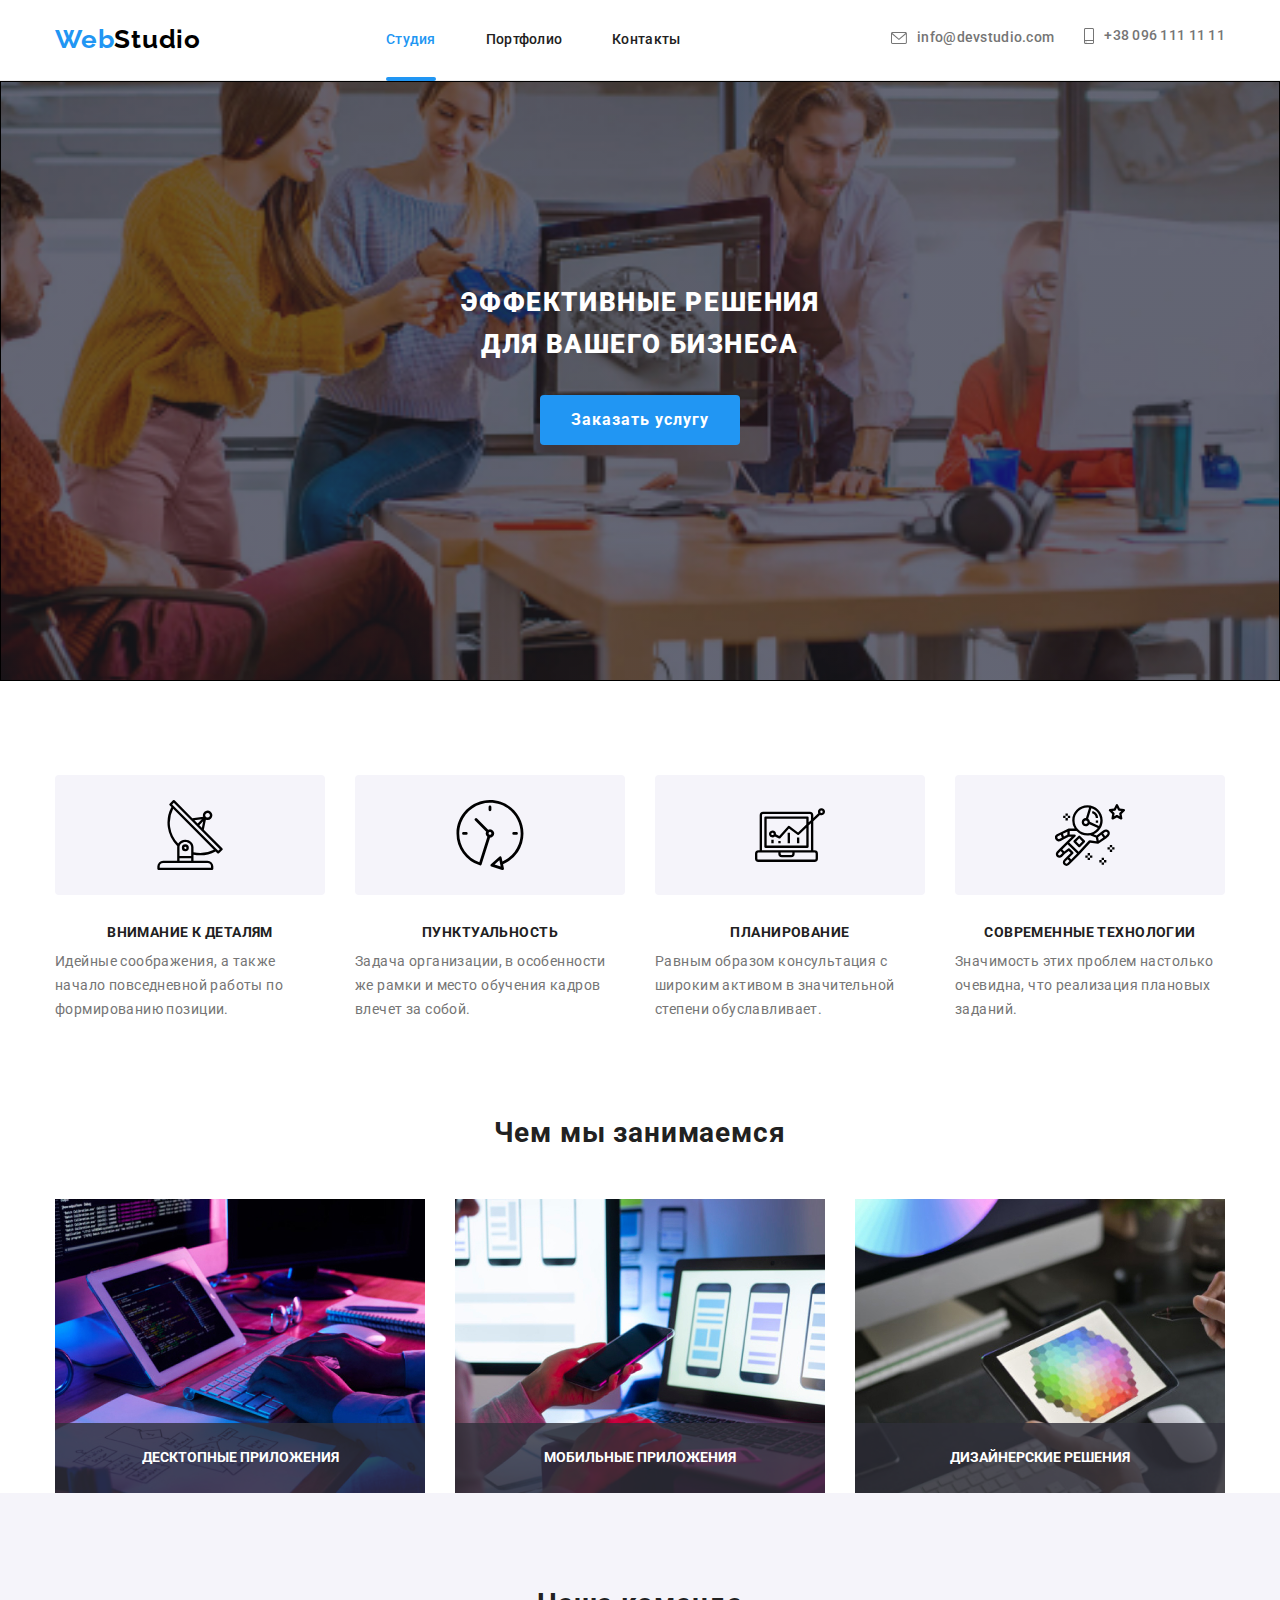
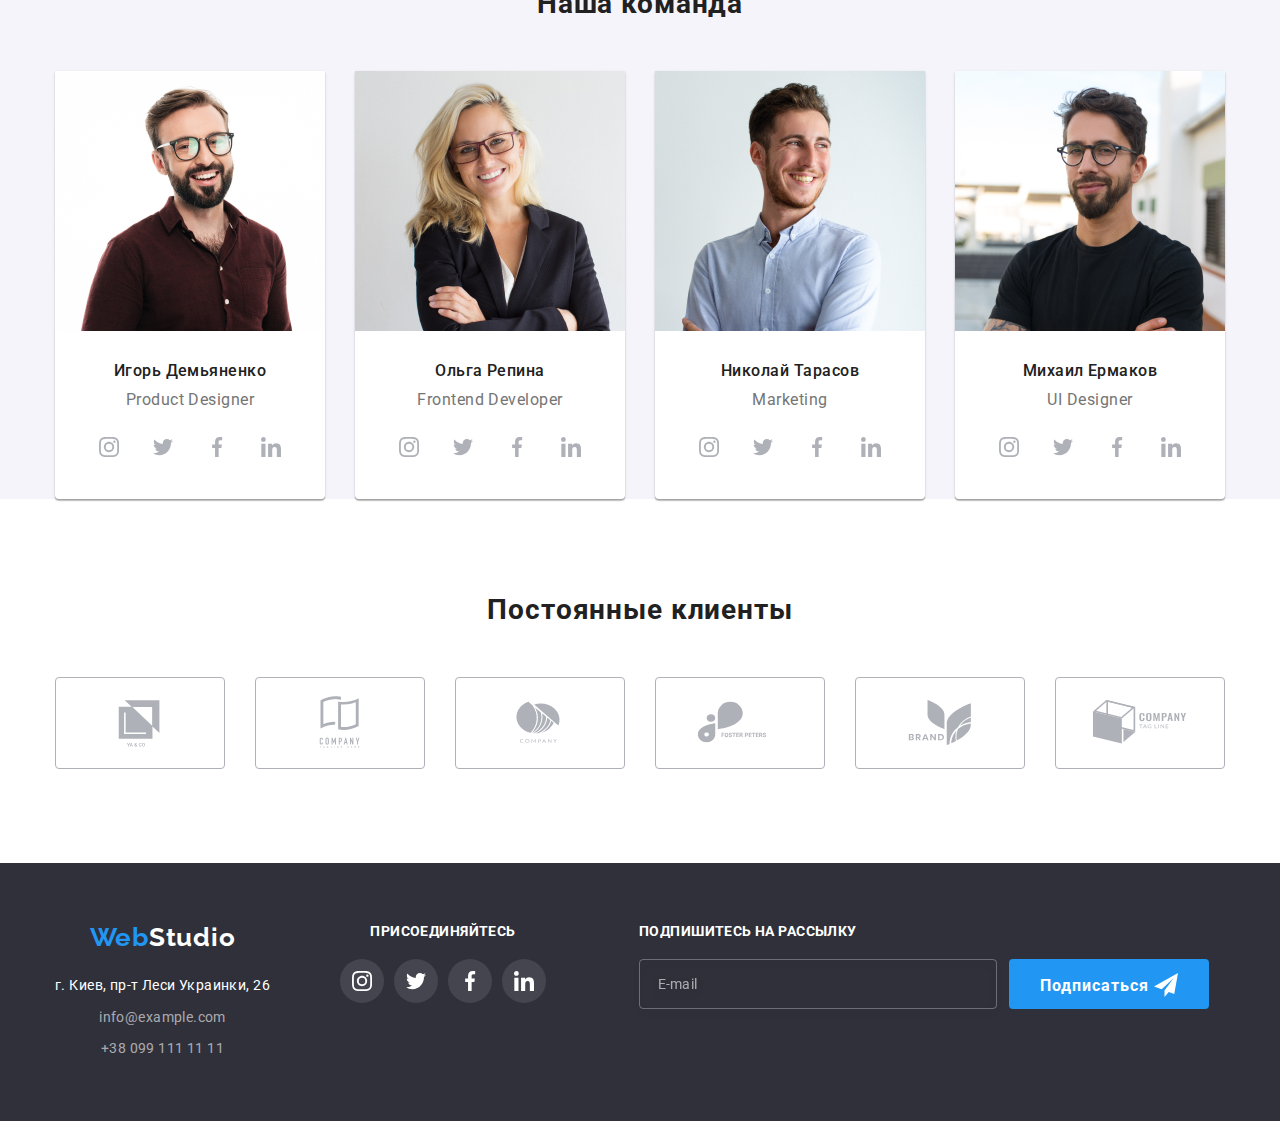
==== commit cfd88c42: "upd" ====
--- a/index.html
+++ b/index.html
@@ -43,7 +43,6 @@
                             <use href="./images/icons.svg#icon-smartphone"></use>
                         </svg>+38 096 111 11 11</a></li>
                 </ul>
-            
         </div>     
     </header>    
     <main>
--- a/css/main.min.css
+++ b/css/main.min.css
@@ -1 +1 @@
-:root{--main-font: "Roboto", "sans-serif";--secondary-font: "Raleway", "sans-serif";--accent-txt-color: #2196F3;--dark-txt-cl: #212121;--grey-txt-cl: #757575;--light-txt-cl: #FFFFFF;--title-txt-cl: #000000;--bckgrnd-cl: #2F303A;--bckgrnd-btn: #188CE8;--bckgrnd-icon: #F5F4FA;--icon-cl: #afb1b8;--items: 3;--indent: 30px;--anim: 250ms cubic-bezier(0.4, 0, 0.2, 1)}.card-set{display:-webkit-box;display:-ms-flexbox;display:flex;-ms-flex-wrap:wrap;flex-wrap:wrap;gap:var(--indent)}.visually-hidden{position:absolute;white-space:nowrap;width:1px;height:1px;overflow:hidden;border:0;padding:0;clip:rect(0 0 0 0);-webkit-clip-path:inset(50%);clip-path:inset(50%);margin:-1px}.btn{background-color:var(--accent-txt-color);font-weight:700;width:200px;height:50px;font-size:16px;line-height:1.8;text-align:center;letter-spacing:.06em;color:var(--light-txt-cl);cursor:pointer;border-radius:4px;border:none;-webkit-transition:background-color var(--anim),-webkit-box-shadow var(--anim);transition:background-color var(--anim),-webkit-box-shadow var(--anim);transition:background-color var(--anim),box-shadow var(--anim);transition:background-color var(--anim),box-shadow var(--anim),-webkit-box-shadow var(--anim)}.btn:hover,.btn:focus{background-color:var(--bckgrnd-btn);width:200px;height:50px;left:700px;top:430px;border-radius:4px;-webkit-box-shadow:0px 4px 4px rgba(0,0,0,.15);box-shadow:0px 4px 4px rgba(0,0,0,.15)}.btn-port{display:inline-block;font-weight:500;font-size:16px;line-height:26px;text-align:center;letter-spacing:.03em;color:var(--dark-txt-cl);background-color:#f5f4fa;cursor:pointer;border-radius:4px;border:none;padding:6px 22px;-webkit-transition:background-color var(--anim),color var(--anim),-webkit-box-shadow var(--anim);transition:background-color var(--anim),color var(--anim),-webkit-box-shadow var(--anim);transition:background-color var(--anim),color var(--anim),box-shadow var(--anim);transition:background-color var(--anim),color var(--anim),box-shadow var(--anim),-webkit-box-shadow var(--anim)}.btn-port:hover,.btn-port:focus{background-color:var(--accent-txt-color);color:var(--light-txt-cl);-webkit-box-shadow:0px 3px 1px rgba(0,0,0,.1),0px 1px 2px rgba(0,0,0,.08),0px 2px 2px rgba(0,0,0,.12);box-shadow:0px 3px 1px rgba(0,0,0,.1),0px 1px 2px rgba(0,0,0,.08),0px 2px 2px rgba(0,0,0,.12);border-radius:4px}.btn-current{background-color:var(--accent-txt-color);color:var(--light-txt-cl);-webkit-box-shadow:0px 3px 1px rgba(0,0,0,.1),0px 1px 2px rgba(0,0,0,.08),0px 2px 2px rgba(0,0,0,.12);box-shadow:0px 3px 1px rgba(0,0,0,.1),0px 1px 2px rgba(0,0,0,.08),0px 2px 2px rgba(0,0,0,.12)}.btn__text{font-weight:700;font-size:16px;line-height:1.8;display:-webkit-box;display:-ms-flexbox;display:flex;-webkit-box-align:center;-ms-flex-align:center;align-items:center;text-align:center;color:var(--light-txt-cl);fill:var(--bckgrnd-icon);padding:10px 28px;gap:10px}.btn-footer:hover,.btn-footer:focus{background-color:var(--bckgrnd-btn)}.modal-sent{display:inline-block;-webkit-box-pack:center;-ms-flex-pack:center;justify-content:center;background-color:var(--accent-txt-color);font-weight:700;width:200px;height:50px;font-size:16px;line-height:1.8;text-align:center;letter-spacing:.06em;color:var(--light-txt-cl);cursor:pointer;border-radius:4px;border:none;margin:auto;-webkit-box-shadow:0px 4px 4px rgba(0,0,0,.15);box-shadow:0px 4px 4px rgba(0,0,0,.15);border-radius:4px;-webkit-transition:background-color var(--anim),-webkit-box-shadow var(--anim);transition:background-color var(--anim),-webkit-box-shadow var(--anim);transition:background-color var(--anim),box-shadow var(--anim);transition:background-color var(--anim),box-shadow var(--anim),-webkit-box-shadow var(--anim)}.modal-sent:hover,.modal-sent:focus{background-color:var(--bckgrnd-btn);-webkit-box-shadow:0px 4px 4px rgba(0,0,0,.15);box-shadow:0px 4px 4px rgba(0,0,0,.15);border-radius:4px}.modal-close-btn{position:absolute;top:0;right:0;border-radius:50%;display:-webkit-box;display:-ms-flexbox;display:flex;-webkit-box-align:center;-ms-flex-align:center;align-items:center;-webkit-box-pack:center;-ms-flex-pack:center;justify-content:center;background-color:var(--light-txt-cl);width:30px;height:30px;padding:0;border:1px solid rgba(0,0,0,.1);cursor:pointer;margin:8px;-webkit-transition:fill var(--anim);transition:fill var(--anim)}.modal-close-btn:hover,.modal-close-btn:focus+svg{fill:var(--accent-txt-color);cursor:pointer}.portfolio{padding:94px 0}.portfolio-list{display:-webkit-box;display:-ms-flexbox;display:flex;-ms-flex-wrap:wrap;flex-wrap:wrap;-webkit-box-pack:center;-ms-flex-pack:center;justify-content:center;gap:8px;margin-bottom:50px}.subscribe__icon{-webkit-transform:translateY(25%);transform:translateY(25%);fill:var(--light-txt-cl)}.team__socials-list{display:-webkit-box;display:-ms-flexbox;display:flex;-webkit-box-pack:center;-ms-flex-pack:center;justify-content:center;gap:10px}.team__socials-link{-webkit-box-align:center;-ms-flex-align:center;align-items:center;-webkit-box-pack:center;-ms-flex-pack:center;justify-content:center;width:44px;height:44px;border-radius:50%;display:-webkit-box;display:-ms-flexbox;display:flex;fill:var(--icon-cl);cursor:pointer;-webkit-transition:fill var(--anim),background-color var(--anim);transition:fill var(--anim),background-color var(--anim)}.team__socials-item:hover .team__socials-link,.team__socials-item:focus .team__socials-link{fill:var(--light-txt-cl);background-color:var(--accent-txt-color)}.footer__social-link{-webkit-box-align:center;-ms-flex-align:center;align-items:center;-webkit-box-pack:center;-ms-flex-pack:center;justify-content:center;width:44px;height:44px;border-radius:50%;background-color:rgba(255,255,255,.1);display:-webkit-box;display:-ms-flexbox;display:flex;fill:var(--light-txt-cl);cursor:pointer;-webkit-transition:background-color var(--anim);transition:background-color var(--anim)}.footer__social-link:hover,.footer__social-link:focus{border-radius:50%;background-color:var(--accent-txt-color)}.footer__box{display:-webkit-box;display:-ms-flexbox;display:flex;gap:10px}.logo{font-family:var(--secondary-font);font-style:normal;font-weight:700;line-height:1.1;letter-spacing:.03em;color:var(--accent-txt-color);font-size:24px}@media screen and (min-width: 1200px){.logo{width:145px;height:31px;font-size:26px}}.logo--dark{color:var(--title-txt-cl)}.logo--light{color:var(--light-txt-cl)}.nav__logo{display:block}@media screen and (min-width: 1200px){.nav__logo{margin-right:93px}}@media screen and (max-width: 767px){.footer__logo{display:-webkit-box;display:-ms-flexbox;display:flex;-webkit-box-pack:center;-ms-flex-pack:center;justify-content:center}}.section{padding-top:60px;padding-bottom:60px}@media screen and (min-width: 1200px){.section{padding-top:94px}}.hero__title{display:-webkit-box;display:-ms-flexbox;display:flex;margin-bottom:30px;font-size:26px;line-height:1.6;text-align:center;-webkit-box-pack:center;-ms-flex-pack:center;justify-content:center;letter-spacing:.06em;text-transform:uppercase;color:var(--light-txt-cl)}@media screen and (min-width: 1200px){.hero__title{font-weight:900}}.title::-moz-selection{background-color:var(--accent-txt-color)}.title::selection{background-color:var(--accent-txt-color)}.subtitle{margin-bottom:10px;font-weight:700;font-size:14px;line-height:1.1;letter-spacing:.03em;text-transform:uppercase;color:var(--dark-txt-cl)}@media screen and (min-width: 480px){.subtitle{display:-webkit-box;display:-ms-flexbox;display:flex;-webkit-box-pack:center;-ms-flex-pack:center;justify-content:center}}.description{font-weight:400;font-size:14px;line-height:1.7;letter-spacing:.03em;color:var(--grey-txt-cl)}.headline{margin-bottom:30px;font-weight:700;font-size:28px;line-height:1.2;text-align:center;letter-spacing:.03em;color:var(--dark-txt-cl)}@media screen and (min-width: 1200px){.headline{margin-bottom:50px}}.name{margin-bottom:10px;font-weight:500;font-size:16px;line-height:1.2;text-align:center;letter-spacing:.03em;color:var(--dark-txt-cl)}.footer__title{text-align:center;font-weight:700;font-size:14px;line-height:16px;letter-spacing:.03em;text-transform:uppercase;color:var(--light-txt-cl);margin-bottom:20px}@media screen and (min-width: 1200px){.footer__title{text-align:left}}.container{width:100%;padding-left:15px;padding-right:15px;margin-left:auto;margin-right:auto}@media screen and (min-width: 480px){.container{max-width:480px}}@media screen and (min-width: 768px){.container{max-width:768px}}@media screen and (min-width: 1200px){.container{max-width:1200px}}.header__container{display:-webkit-box;display:-ms-flexbox;display:flex;-webkit-box-align:center;-ms-flex-align:center;align-items:center;height:60px}@media screen and (min-width: 768px){.header__container{height:80px}}@media screen and (min-width: 1200px){.hero__container{height:600px}}.mobile-menu-btn{background-color:rgba(0,0,0,0);border:none;width:40px;height:40px;display:-webkit-box;display:-ms-flexbox;display:flex;-webkit-box-align:center;-ms-flex-align:center;align-items:center;-webkit-box-pack:center;-ms-flex-pack:center;justify-content:center;margin-left:auto;z-index:10;-webkit-transition:color var(--anim);transition:color var(--anim)}.mobile-menu-btn:hover,.mobile-menu-btn:focus{fill:var(--accent-txt-color)}@media screen and (min-width: 768px){.mobile-menu-btn{display:none}}.mobile-menu-btn.is-open .mobile-menu-burger{opacity:0}.mobile-menu-close{opacity:0}.mobile-menu-btn.is-open .mobile-menu-close{opacity:1}.mobile-menu{position:fixed;top:0;left:0;-webkit-transform:translateX(100%);transform:translateX(100%);-webkit-transition:-webkit-transform var(--anim);transition:-webkit-transform var(--anim);transition:transform var(--anim);transition:transform var(--anim), -webkit-transform var(--anim);width:100vw;height:100vh;padding:48px 40px;display:-webkit-box;display:-ms-flexbox;display:flex;-webkit-box-orient:vertical;-webkit-box-direction:normal;-ms-flex-direction:column;flex-direction:column;background-color:var(--light-txt-cl)}@media screen and (min-width: 768px){.mobile-menu{display:none}}.mobile-menu.is-open{-webkit-transform:translateX(0);transform:translateX(0)}.mobile-menu-nav{margin-bottom:auto;font-weight:500;font-size:40px;line-height:47px;letter-spacing:.02em;color:var(--dark-txt-cl)}.mobile-menu-nav-item:not(:last-child){margin-bottom:32px}.mobile-menu-contacts{margin-bottom:64px;font-weight:500;font-size:24px;line-height:28px;letter-spacing:.02em;color:var(--grey-txt-cl)}.mobile-menu-contacts-item:not(:last-child){margin-bottom:32px;font-weight:500;font-size:34px;line-height:40px;letter-spacing:.02em;color:var(--accent-txt-color)}.mobile-menu-socials{display:-webkit-box;display:-ms-flexbox;display:flex;-ms-flex-wrap:wrap;flex-wrap:wrap;-webkit-box-align:center;-ms-flex-align:center;align-items:center;gap:10px;font-weight:500;font-size:18px;line-height:22px;letter-spacing:.02em;color:var(--accent-txt-color)}.mobile-menu-socials-item:not(:last-child) .mobile-menu-socials-link{padding-right:10px;border-right:1px solid rgba(33,33,33,.2)}.link{text-decoration:none;color:currentColor}body{font-family:"Roboto","Sans";font-size:14px;line-height:1.7;text-decoration:none;color:var(--dark-txt-cl)}body.no-scroll{overflow:hidden}img{display:block;max-width:100%;height:auto}h1,h2,h3,p{margin:0}li{text-decoration:none;list-style:none;margin:0;padding:0}ul{padding:0;margin:0}a{text-decoration:none}.benefits__icon-box{display:-webkit-box;display:-ms-flexbox;display:flex;-webkit-box-pack:center;-ms-flex-pack:center;justify-content:center;-webkit-box-align:center;-ms-flex-align:center;align-items:center;background-color:var(--bckgrnd-icon);border-radius:4px;margin-bottom:30px;height:120px}@media screen and (min-width: 480px){.benefits__icon-box{width:450px}}@media screen and (min-width: 768px){.benefits__icon-box{width:354px}}@media screen and (min-width: 1200px){.benefits__icon-box{width:270px}}.benefits__list{display:-webkit-box;display:-ms-flexbox;display:flex;-ms-flex-wrap:wrap;flex-wrap:wrap;gap:30px}.benefits__item{-ms-flex-preferred-size:270px;flex-basis:270px}.header{border-bottom:1px solid #ececec}.nav{display:-webkit-box;display:-ms-flexbox;display:flex;-webkit-box-align:center;-ms-flex-align:center;align-items:center}@media screen and (min-width: 768px){.nav{margin-left:auto;margin-right:auto}}@media screen and (min-width: 1200px){.nav{margin-left:93px}}@media screen and (max-width: 767px){.nav__list{display:none}}@media screen and (min-width: 768px){.nav__list{display:-webkit-box;display:-ms-flexbox;display:flex;gap:50px}}.nav__link{display:block;padding-top:32px;padding-bottom:32px;text-decoration:none;list-style:none;font-weight:500;font-size:14px;line-height:1.1;letter-spacing:.02em;color:var(--dark-txt-cl);-webkit-transition:color var(--anim);transition:color var(--anim)}.header-link:hover,.header-link:focus{color:var(--accent-txt-color)}.nav__contacts-group{display:none}@media screen and (min-width: 768px){.nav__contacts-group{display:block}}@media screen and (min-width: 1200px){.nav__contacts-group{display:-webkit-box;display:-ms-flexbox;display:flex;gap:30px}}.nav__contacts{display:-webkit-inline-box;display:-ms-inline-flexbox;display:inline-flex;-webkit-box-align:center;-ms-flex-align:center;align-items:center;font-weight:500;font-size:14px;line-height:1.1;letter-spacing:.02em;color:var(--grey-txt-cl);fill:var(--grey-txt-cl);-webkit-transition:color var(--anim),fill var(--anim);transition:color var(--anim),fill var(--anim)}@media screen and (min-width: 768px){.nav__contacts{font-size:12px}}@media screen and (min-width: 1200px){.nav__contacts{font-size:14px}}.nav__contacts .icons{margin-right:10px}.nav__contacts:hover,.nav__contactsfocus{fill:var(--accent-txt-color);font-weight:500;font-size:14px;line-height:1.1;letter-spacing:.02em;color:var(--accent-txt-color)}@media screen and (min-width: 768px)and (max-width: 1199px){.nav__contacts:first-child{margin-bottom:10px}}.current-link{position:relative;color:var(--accent-txt-color)}@media screen and (min-width: 768px){.current-link::after{content:"";position:absolute;bottom:-1px;left:0;width:100%;height:4px;display:inline-block;margin-right:10px;background-color:var(--accent-txt-color);border-radius:2px}}.hero{max-width:1600px;max-height:600px;background-repeat:no-repeat;background-size:cover;margin:0 auto;background-position:center;text-align:center;padding-top:118px;padding-bottom:118px;background-color:var(--bckgrnd-cl);border:1px solid #000;background-image:-webkit-gradient(linear, left top, left bottom, from(rgba(47, 48, 58, 0.4)), to(rgba(47, 48, 58, 0.4))),url(../../images/hero/hero-sm.jpg);background-image:linear-gradient(rgba(47, 48, 58, 0.4), rgba(47, 48, 58, 0.4)),url(../../images/hero/hero-sm.jpg)}@media(min-device-pixel-ratio: 2),(-wekit-min-device-pixel-ratio: 2),(-webkit-min-device-pixel-ratio: 2),(min-resolution: 192dpi),(min-resolution: 2dppx){.hero{background-image:-webkit-gradient(linear, left top, left bottom, from(rgba(47, 48, 58, 0.4)), to(rgba(47, 48, 58, 0.4))),url(../images/hero/hero-sm-2x.jpg);background-image:linear-gradient(rgba(47, 48, 58, 0.4), rgba(47, 48, 58, 0.4)),url(../images/hero/hero-sm-2x.jpg)}}@media screen and (min-width: 768px)and (max-width: 1199px){.hero{background-image:-webkit-gradient(linear, left top, left bottom, from(rgba(47, 48, 58, 0.4)), to(rgba(47, 48, 58, 0.4))),url(../images/hero/hero-md.jpg);background-image:linear-gradient(rgba(47, 48, 58, 0.4), rgba(47, 48, 58, 0.4)),url(../images/hero/hero-md.jpg)}}@media screen and (min-width: 768px)and (max-width: 1199px)and (min-device-pixel-ratio: 2),screen and (min-width: 768px)and (max-width: 1199px)and (-wekit-min-device-pixel-ratio: 2),screen and (min-width: 768px)and (max-width: 1199px)and (-webkit-min-device-pixel-ratio: 2),screen and (min-width: 768px)and (max-width: 1199px)and (min-resolution: 192dpi),screen and (min-width: 768px)and (max-width: 1199px)and (min-resolution: 2dppx){.hero{background-image:-webkit-gradient(linear, left top, left bottom, from(rgba(47, 48, 58, 0.4)), to(rgba(47, 48, 58, 0.4))),url(../images/hero/hero-md-2x.jpg);background-image:linear-gradient(rgba(47, 48, 58, 0.4), rgba(47, 48, 58, 0.4)),url(../images/hero/hero-md-2x.jpg)}}@media screen and (min-width: 1200px){.hero{background-color:linear-gradient(rgba(47, 48, 58, 0.4), rgba(47, 48, 58, 0.4)),url(../../images/hero/hero-l.jpg);padding-top:200px;padding-bottom:200px}}@media screen and (min-width: 1200px)and (min-device-pixel-ratio: 2),screen and (min-width: 1200px)and (-wekit-min-device-pixel-ratio: 2),screen and (min-width: 1200px)and (-webkit-min-device-pixel-ratio: 2),screen and (min-width: 1200px)and (min-resolution: 192dpi),screen and (min-width: 1200px)and (min-resolution: 2dppx){.hero{background-image:-webkit-gradient(linear, left top, left bottom, from(rgba(47, 48, 58, 0.4)), to(rgba(47, 48, 58, 0.4))),url(../images/hero/hero-l-2x.jpg);background-image:linear-gradient(rgba(47, 48, 58, 0.4), rgba(47, 48, 58, 0.4)),url(../images/hero/hero-l-2x.jpg);padding-top:200px;padding-bottom:200px}}.team{background-color:#f5f4fa}.team__list{display:-webkit-box;display:-ms-flexbox;display:flex;-webkit-box-pack:center;-ms-flex-pack:center;justify-content:center;-webkit-box-align:center;-ms-flex-align:center;align-items:center;-ms-flex-wrap:wrap;flex-wrap:wrap;gap:30px}.team__item{background-color:var(--light-txt-cl);-webkit-box-shadow:0px 1px 3px rgba(0,0,0,.12),0px 1px 1px rgba(0,0,0,.14),0px 2px 1px rgba(0,0,0,.2);box-shadow:0px 1px 3px rgba(0,0,0,.12),0px 1px 1px rgba(0,0,0,.14),0px 2px 1px rgba(0,0,0,.2);border-radius:0px 0px 4px 4px}.team__name{padding-top:30px;padding-bottom:30px}.team__description{font-weight:400;font-size:16px;line-height:1.2;text-align:center;letter-spacing:.03em;color:var(--grey-txt-cl);margin-bottom:16px}@media screen and (max-width: 1199px){.work{display:none}}.work__list{display:-webkit-box;display:-ms-flexbox;display:flex;gap:30px}.work__item{display:-webkit-box;display:-ms-flexbox;display:flex;position:relative;width:100%;height:auto;-webkit-box-align:center;-ms-flex-align:center;align-items:center;-webkit-box-pack:center;-ms-flex-pack:center;justify-content:center}.work__desc{display:-webkit-box;display:-ms-flexbox;display:flex;position:absolute;bottom:0;width:100%;height:70px;-webkit-box-pack:center;-ms-flex-pack:center;justify-content:center;-webkit-box-align:center;-ms-flex-align:center;align-items:center;font-weight:700;line-height:1.14;text-transform:uppercase;background-color:rgba(47,48,58,.8);color:var(--light-txt-cl)}.footer{background-color:#2f303a;text-decoration:none;padding:60px}@media screen and (min-width: 1200px){.footer{padding:60px 0 60px 0}}.contacts{margin-top:20px;font-style:normal;font-size:14px;line-height:1.7;letter-spacing:.03em;color:var(--light-txt-cl)}.footer__contacts-item{font-style:normal;font-size:14px;line-height:1.7;letter-spacing:.03em;color:rgba(255,255,255,.6);-webkit-transition:color var(--anim);transition:color var(--anim)}.footer__contacts-item:hover,.footer__contacts-item:focus{color:var(--accent-txt-color)}@media screen and (max-width: 767px){.footer__contacts-item{display:-webkit-box;display:-ms-flexbox;display:flex;-webkit-box-pack:center;-ms-flex-pack:center;justify-content:center}}.footer__adress:not(:last-child){margin-bottom:8px}.footer__container{display:-webkit-box;display:-ms-flexbox;display:flex}@media screen and (max-width: 767px){.footer__container{-webkit-box-orient:vertical;-webkit-box-direction:normal;-ms-flex-direction:column;flex-direction:column;-webkit-box-align:center;-ms-flex-align:center;align-items:center;gap:60px}}@media screen and (min-width: 768px){.footer__container{display:-webkit-box;display:-ms-flexbox;display:flex;-ms-flex-wrap:wrap;flex-wrap:wrap}}@media screen and (min-width: 1200px){.footer__container{-ms-flex-wrap:nowrap;flex-wrap:nowrap}}.footer__join{display:-webkit-box;display:-ms-flexbox;display:flex;-webkit-box-orient:vertical;-webkit-box-direction:normal;-ms-flex-direction:column;flex-direction:column;-webkit-box-align:center;-ms-flex-align:center;align-items:center;-ms-flex-wrap:wrap;flex-wrap:wrap}@media screen and (min-width: 768px)and (max-width: 1199px){.subscribe{margin-top:60px}}@media screen and (min-width: 1200px){.subscribe{margin-left:93px}}.subscription{margin-bottom:20px}.subscribe__field{width:450px;height:50px;background-color:rgba(0,0,0,0);border:1px solid rgba(255,255,255,.3);-webkit-filter:drop-shadow(0px 4px 4px rgba(0, 0, 0, 0.15));filter:drop-shadow(0px 4px 4px rgba(0, 0, 0, 0.15));border-radius:4px}@media screen and (min-width: 1200px){.subscribe__field{width:358px}}.subscribe__field::-webkit-input-placeholder{font-weight:400;font-size:14px;line-height:16px;letter-spacing:.01em;color:rgba(255,255,255,.6);padding:15px 16px}.subscribe__field::-moz-placeholder{font-weight:400;font-size:14px;line-height:16px;letter-spacing:.01em;color:rgba(255,255,255,.6);padding:15px 16px}.subscribe__field:-ms-input-placeholder{font-weight:400;font-size:14px;line-height:16px;letter-spacing:.01em;color:rgba(255,255,255,.6);padding:15px 16px}.subscribe__field::-ms-input-placeholder{font-weight:400;font-size:14px;line-height:16px;letter-spacing:.01em;color:rgba(255,255,255,.6);padding:15px 16px}.subscribe__field::placeholder{font-weight:400;font-size:14px;line-height:16px;letter-spacing:.01em;color:rgba(255,255,255,.6);padding:15px 16px}@media screen and (min-width: 1200px){.subscribe__field::-webkit-input-placeholder{font-size:14px}.subscribe__field::-moz-placeholder{font-size:14px}.subscribe__field:-ms-input-placeholder{font-size:14px}.subscribe__field::-ms-input-placeholder{font-size:14px}.subscribe__field::placeholder{font-size:14px}}@media screen and (max-width: 1199px){.subscribe__email{display:-webkit-box;display:-ms-flexbox;display:flex;-ms-flex-wrap:wrap;flex-wrap:wrap;-webkit-box-pack:center;-ms-flex-pack:center;justify-content:center}}@media screen and (min-width: 1200px){.subscribe__email{display:-webkit-box;display:-ms-flexbox;display:flex;gap:12px}}@media screen and (min-width: 768px){.footer__main{margin-right:165px;text-align:center}}@media screen and (min-width: 1200px){.footer__main{margin-right:70px}}.backdrop{position:fixed;top:0;left:0;width:100%;height:100%;background:rgba(0,0,0,.2);opacity:1;visibility:visible;pointer-events:initial;-webkit-transition:opacity var(--anim),visability var(--anim);transition:opacity var(--anim),visability var(--anim)}.modal{position:absolute;top:50%;left:50%;-webkit-transform:translate(-50%, -50%);transform:translate(-50%, -50%);z-index:1000;background-color:var(--light-txt-cl);border-radius:4px;-webkit-box-shadow:0px 1px 3px rgba(0,0,0,.12),0px 1px 1px rgba(0,0,0,.14),0px 2px 1px rgba(0,0,0,.2);box-shadow:0px 1px 3px rgba(0,0,0,.12),0px 1px 1px rgba(0,0,0,.14),0px 2px 1px rgba(0,0,0,.2);padding:40px}@media screen and (min-width: 480px){.modal{min-width:450px;min-height:609px}}@media screen and (min-width: 1200px){.modal{min-width:528px;min-height:581px}}.backdrop.is-hidden{opacity:0;visibility:hidden;pointer-events:none}.contact-form{display:-webkit-box;display:-ms-flexbox;display:flex;-webkit-box-orient:vertical;-webkit-box-direction:normal;-ms-flex-direction:column;flex-direction:column;gap:10px;font-size:12px;line-height:1.1666666667}.form-checkbox{display:-webkit-box;display:-ms-flexbox;display:flex;-webkit-box-align:center;-ms-flex-align:center;align-items:center;-webkit-box-pack:center;-ms-flex-pack:center;justify-content:center;gap:7px;margin-bottom:20px}.form-checkbox-agreement{font-weight:400;font-size:14px;line-height:1.7;letter-spacing:.03em;color:var(--grey-txt-cl);-webkit-user-select:none;-moz-user-select:none;-ms-user-select:none;user-select:none}@media screen and (min-width: 480px){.form-checkbox-agreement{font-size:12px;line-height:1.2}}.terms{color:var(--accent-txt-color);text-decoration:underline}.form-checkbox-custom{display:-webkit-inline-box;display:-ms-inline-flexbox;display:inline-flex;-webkit-box-align:center;-ms-flex-align:center;align-items:center;-webkit-box-pack:center;-ms-flex-pack:center;justify-content:center;width:16px;height:15px;outline:2px solid var(--dark-txt-cl);border-radius:2px;outline-offset:-2px;-webkit-transition:outline-color var(--anim),background-color var(--anim);transition:outline-color var(--anim),background-color var(--anim)}.form-checkbox-icon{fill:var(--light-txt-cl)}.form-checkbox-input:checked+.form-checkbox-custom{background-color:var(--accent-txt-color);outline:2px solid var(--accent-txt-color)}.contact-form-field{display:block;position:relative;margin-top:4px;color:var(--grey-txt-cl)}.contact-form-icon{position:absolute;top:50%;left:12px;-webkit-transform:translateY(-50%);transform:translateY(-50%)}.call-back{display:block;font-weight:700;font-size:20px;line-height:23px;text-align:center;letter-spacing:.03em;color:var(--dark-txt-cl);margin-bottom:12px}.contact-input{width:100%;height:40px;border:1px solid rgba(33,33,33,.2);border-radius:4px;padding-left:42px;-webkit-transition:fill var(--anim),outline var(--anim),border-color var(--anim),border-radius var(--anim);transition:fill var(--anim),outline var(--anim),border-color var(--anim),border-radius var(--anim)}.contact-input:focus,.contact-input:focus+.contact-form-icon,.contact-input:hover,.contact-input:hover+.contact-form-icon,.contact-input:focus-within{fill:var(--accent-txt-color);outline:none;border-color:var(--accent-txt-color);border-radius:4px}.contact-form-field:focus,.contact-form-field:hover{border-color:var(--accent-txt-color);border-radius:4px;fill:var(--accent-txt-color)}.comment{width:100%;height:120px;resize:none;padding:12px 16px}::-webkit-input-placeholder{font-weight:400;font-size:14px;line-height:16px;letter-spacing:.01em;color:rgba(117,117,117,.5)}::-moz-placeholder{font-weight:400;font-size:14px;line-height:16px;letter-spacing:.01em;color:rgba(117,117,117,.5)}:-ms-input-placeholder{font-weight:400;font-size:14px;line-height:16px;letter-spacing:.01em;color:rgba(117,117,117,.5)}::-ms-input-placeholder{font-weight:400;font-size:14px;line-height:16px;letter-spacing:.01em;color:rgba(117,117,117,.5)}::placeholder{font-weight:400;font-size:14px;line-height:16px;letter-spacing:.01em;color:rgba(117,117,117,.5)}.contact-text{font-weight:400;font-size:12px;line-height:14px;letter-spacing:.01em;color:var(--grey-txt-cl)}.clients{padding:60px 0}@media screen and (min-width: 1200px){.clients{padding:94px 0}}.clients__list{display:-webkit-box;display:-ms-flexbox;display:flex;gap:30px;-ms-flex-wrap:wrap;flex-wrap:wrap}.clients__item{display:-webkit-box;display:-ms-flexbox;display:flex;-webkit-box-pack:center;-ms-flex-pack:center;justify-content:center;-webkit-box-align:center;-ms-flex-align:center;align-items:center;width:210px;height:92px;border-radius:4px;fill:var(--icon-cl);border:1px solid var(--icon-cl);padding:0;-webkit-transition:fill var(--anim),border var(--anim);transition:fill var(--anim),border var(--anim)}@media screen and (min-width: 768px){.clients__item{width:226px}}@media screen and (min-width: 1200px){.clients__item{width:170px}}.clients__item:hover,.clients__item:focus{fill:var(--accent-txt-color);border:1px solid var(--accent-txt-color);cursor:pointer}.port-ex{display:-webkit-box;display:-ms-flexbox;display:flex;-webkit-box-align:center;-ms-flex-align:center;align-items:center;-ms-flex-wrap:wrap;flex-wrap:wrap;margin:calc(-1*var(--indent)/2)}.title-desc{padding:20px 24px}.port-ex-item{-ms-flex-preferred-size:calc((100% - var(--indent)*var(--items))/var(--items));flex-basis:calc((100% - var(--indent)*var(--items))/var(--items));margin:calc(var(--indent)/2);border-left:1px solid #eee;border-right:1px solid #eee;border-bottom:1px solid #eee;-webkit-transition:-webkit-box-shadow var(--anim);transition:-webkit-box-shadow var(--anim);transition:box-shadow var(--anim);transition:box-shadow var(--anim), -webkit-box-shadow var(--anim)}.port-ex-item:hover,.port-ex-item:focus{-webkit-box-shadow:0px 1px 1px rgba(0,0,0,.12),0px 4px 4px rgba(0,0,0,.06),1px 4px 6px rgba(0,0,0,.16);box-shadow:0px 1px 1px rgba(0,0,0,.12),0px 4px 4px rgba(0,0,0,.06),1px 4px 6px rgba(0,0,0,.16);cursor:pointer}.port-ex-item:hover .port-overlay{-webkit-transform:translateY(0);transform:translateY(0)}.mini-title-port{margin-bottom:4px;font-weight:700;font-size:18px;line-height:2;letter-spacing:.06em}.port-overlay{position:absolute;top:0;left:0;-webkit-transform:translateY(101%);transform:translateY(101%);width:100%;height:100%;display:-webkit-box;display:-ms-flexbox;display:flex;-webkit-box-align:center;-ms-flex-align:center;align-items:center;-webkit-box-pack:center;-ms-flex-pack:center;justify-content:center;background-color:rgba(33,150,243,.9);padding:63px 24px;-webkit-transition:-webkit-transform var(--anim);transition:-webkit-transform var(--anim);transition:transform var(--anim);transition:transform var(--anim), -webkit-transform var(--anim)}.port-desc{font-weight:400;font-size:18px;line-height:28px;letter-spacing:.03em;color:var(--light-txt-cl)}.port-card{position:relative;overflow:hidden}/*# sourceMappingURL=main.min.css.map */+:root{--main-font: "Roboto", "sans-serif";--secondary-font: "Raleway", "sans-serif";--accent-txt-color: #2196F3;--dark-txt-cl: #212121;--grey-txt-cl: #757575;--light-txt-cl: #FFFFFF;--title-txt-cl: #000000;--bckgrnd-cl: #2F303A;--bckgrnd-btn: #188CE8;--bckgrnd-icon: #F5F4FA;--icon-cl: #afb1b8;--items: 3;--indent: 30px;--anim: 250ms cubic-bezier(0.4, 0, 0.2, 1)}.card-set{display:-webkit-box;display:-ms-flexbox;display:flex;-ms-flex-wrap:wrap;flex-wrap:wrap;gap:var(--indent)}.visually-hidden{position:absolute;white-space:nowrap;width:1px;height:1px;overflow:hidden;border:0;padding:0;clip:rect(0 0 0 0);-webkit-clip-path:inset(50%);clip-path:inset(50%);margin:-1px}.btn{background-color:var(--accent-txt-color);font-weight:700;width:200px;height:50px;font-size:16px;line-height:1.8;text-align:center;letter-spacing:.06em;color:var(--light-txt-cl);cursor:pointer;border-radius:4px;border:none;-webkit-transition:background-color var(--anim),-webkit-box-shadow var(--anim);transition:background-color var(--anim),-webkit-box-shadow var(--anim);transition:background-color var(--anim),box-shadow var(--anim);transition:background-color var(--anim),box-shadow var(--anim),-webkit-box-shadow var(--anim)}.btn:hover,.btn:focus{background-color:var(--bckgrnd-btn);width:200px;height:50px;left:700px;top:430px;border-radius:4px;-webkit-box-shadow:0px 4px 4px rgba(0,0,0,.15);box-shadow:0px 4px 4px rgba(0,0,0,.15)}.btn-port{display:inline-block;font-weight:500;font-size:16px;line-height:26px;text-align:center;letter-spacing:.03em;color:var(--dark-txt-cl);background-color:#f5f4fa;cursor:pointer;border-radius:4px;border:none;padding:6px 22px;-webkit-transition:background-color var(--anim),color var(--anim),-webkit-box-shadow var(--anim);transition:background-color var(--anim),color var(--anim),-webkit-box-shadow var(--anim);transition:background-color var(--anim),color var(--anim),box-shadow var(--anim);transition:background-color var(--anim),color var(--anim),box-shadow var(--anim),-webkit-box-shadow var(--anim)}.btn-port:hover,.btn-port:focus{background-color:var(--accent-txt-color);color:var(--light-txt-cl);-webkit-box-shadow:0px 3px 1px rgba(0,0,0,.1),0px 1px 2px rgba(0,0,0,.08),0px 2px 2px rgba(0,0,0,.12);box-shadow:0px 3px 1px rgba(0,0,0,.1),0px 1px 2px rgba(0,0,0,.08),0px 2px 2px rgba(0,0,0,.12);border-radius:4px}.btn-current{background-color:var(--accent-txt-color);color:var(--light-txt-cl);-webkit-box-shadow:0px 3px 1px rgba(0,0,0,.1),0px 1px 2px rgba(0,0,0,.08),0px 2px 2px rgba(0,0,0,.12);box-shadow:0px 3px 1px rgba(0,0,0,.1),0px 1px 2px rgba(0,0,0,.08),0px 2px 2px rgba(0,0,0,.12)}.btn__text{font-weight:700;font-size:16px;line-height:1.8;display:-webkit-box;display:-ms-flexbox;display:flex;-webkit-box-align:center;-ms-flex-align:center;align-items:center;text-align:center;color:var(--light-txt-cl);fill:var(--bckgrnd-icon);padding:10px 28px;gap:10px}.btn-footer:hover,.btn-footer:focus{background-color:var(--bckgrnd-btn)}.modal-sent{display:inline-block;-webkit-box-pack:center;-ms-flex-pack:center;justify-content:center;background-color:var(--accent-txt-color);font-weight:700;width:200px;height:50px;font-size:16px;line-height:1.8;text-align:center;letter-spacing:.06em;color:var(--light-txt-cl);cursor:pointer;border-radius:4px;border:none;margin:auto;-webkit-box-shadow:0px 4px 4px rgba(0,0,0,.15);box-shadow:0px 4px 4px rgba(0,0,0,.15);border-radius:4px;-webkit-transition:background-color var(--anim),-webkit-box-shadow var(--anim);transition:background-color var(--anim),-webkit-box-shadow var(--anim);transition:background-color var(--anim),box-shadow var(--anim);transition:background-color var(--anim),box-shadow var(--anim),-webkit-box-shadow var(--anim)}.modal-sent:hover,.modal-sent:focus{background-color:var(--bckgrnd-btn);-webkit-box-shadow:0px 4px 4px rgba(0,0,0,.15);box-shadow:0px 4px 4px rgba(0,0,0,.15);border-radius:4px}.modal-close-btn{position:absolute;top:0;right:0;border-radius:50%;display:-webkit-box;display:-ms-flexbox;display:flex;-webkit-box-align:center;-ms-flex-align:center;align-items:center;-webkit-box-pack:center;-ms-flex-pack:center;justify-content:center;background-color:var(--light-txt-cl);width:30px;height:30px;padding:0;border:1px solid rgba(0,0,0,.1);cursor:pointer;margin:8px;-webkit-transition:fill var(--anim);transition:fill var(--anim)}.modal-close-btn:hover,.modal-close-btn:focus+svg{fill:var(--accent-txt-color);cursor:pointer}.portfolio-list{display:-webkit-box;display:-ms-flexbox;display:flex;-ms-flex-wrap:wrap;flex-wrap:wrap;-webkit-box-pack:start;-ms-flex-pack:start;justify-content:flex-start;gap:8px;margin-bottom:50px}@media screen and (mix-width: 768px){.portfolio-list{-ms-flex-wrap:wrap;flex-wrap:wrap;-webkit-box-pack:center;-ms-flex-pack:center;justify-content:center}}.subscribe__icon{-webkit-transform:translateY(25%);transform:translateY(25%);fill:var(--light-txt-cl)}.team__socials-list{display:-webkit-box;display:-ms-flexbox;display:flex;-webkit-box-pack:center;-ms-flex-pack:center;justify-content:center;gap:10px}.team__socials-link{-webkit-box-align:center;-ms-flex-align:center;align-items:center;-webkit-box-pack:center;-ms-flex-pack:center;justify-content:center;width:44px;height:44px;border-radius:50%;display:-webkit-box;display:-ms-flexbox;display:flex;fill:var(--icon-cl);cursor:pointer;-webkit-transition:fill var(--anim),background-color var(--anim);transition:fill var(--anim),background-color var(--anim)}.team__socials-item:hover .team__socials-link,.team__socials-item:focus .team__socials-link{fill:var(--light-txt-cl);background-color:var(--accent-txt-color)}.footer__social-link{-webkit-box-align:center;-ms-flex-align:center;align-items:center;-webkit-box-pack:center;-ms-flex-pack:center;justify-content:center;width:44px;height:44px;border-radius:50%;background-color:rgba(255,255,255,.1);display:-webkit-box;display:-ms-flexbox;display:flex;fill:var(--light-txt-cl);cursor:pointer;-webkit-transition:background-color var(--anim);transition:background-color var(--anim)}.footer__social-link:hover,.footer__social-link:focus{border-radius:50%;background-color:var(--accent-txt-color)}.footer__box{display:-webkit-box;display:-ms-flexbox;display:flex;gap:10px}.logo{font-family:var(--secondary-font);font-style:normal;font-weight:700;line-height:1.1;letter-spacing:.03em;color:var(--accent-txt-color);font-size:24px}@media screen and (min-width: 1200px){.logo{width:145px;height:31px;font-size:26px}}.logo--dark{color:var(--title-txt-cl)}.logo--light{color:var(--light-txt-cl)}.nav__logo{display:block}@media screen and (min-width: 1200px){.nav__logo{margin-right:93px}}@media screen and (max-width: 767px){.footer__logo{display:-webkit-box;display:-ms-flexbox;display:flex;-webkit-box-pack:center;-ms-flex-pack:center;justify-content:center}}.section{padding-top:60px;padding-bottom:60px}@media screen and (min-width: 1200px){.section{padding-top:94px;padding-bottom:0}}.hero__title{display:-webkit-box;display:-ms-flexbox;display:flex;margin-bottom:30px;font-size:26px;line-height:1.6;text-align:center;-webkit-box-pack:center;-ms-flex-pack:center;justify-content:center;letter-spacing:.06em;text-transform:uppercase;color:var(--light-txt-cl)}@media screen and (min-width: 1200px){.hero__title{font-weight:900}}.title::-moz-selection{background-color:var(--accent-txt-color)}.title::selection{background-color:var(--accent-txt-color)}.subtitle{margin-bottom:10px;font-weight:700;font-size:14px;line-height:1.1;letter-spacing:.03em;text-transform:uppercase;color:var(--dark-txt-cl)}@media screen and (min-width: 480px){.subtitle{display:-webkit-box;display:-ms-flexbox;display:flex;-webkit-box-pack:center;-ms-flex-pack:center;justify-content:center}}.description{font-weight:400;font-size:14px;line-height:1.7;letter-spacing:.03em;color:var(--grey-txt-cl)}.headline{margin-bottom:30px;font-weight:700;font-size:28px;line-height:1.2;text-align:center;letter-spacing:.03em;color:var(--dark-txt-cl)}@media screen and (min-width: 1200px){.headline{margin-bottom:50px}}.name{margin-bottom:10px;font-weight:500;font-size:16px;line-height:1.2;text-align:center;letter-spacing:.03em;color:var(--dark-txt-cl)}.footer__title{text-align:center;font-weight:700;font-size:14px;line-height:16px;letter-spacing:.03em;text-transform:uppercase;color:var(--light-txt-cl);margin-bottom:20px}@media screen and (min-width: 1200px){.footer__title{text-align:left}}.container{width:100%;padding-left:15px;padding-right:15px;margin-left:auto;margin-right:auto}@media screen and (min-width: 480px){.container{max-width:480px}}@media screen and (min-width: 768px){.container{max-width:768px}}@media screen and (min-width: 1200px){.container{max-width:1200px}}.header__container{display:-webkit-box;display:-ms-flexbox;display:flex;-webkit-box-align:center;-ms-flex-align:center;align-items:center;height:60px}@media screen and (min-width: 768px){.header__container{height:80px}}@media screen and (min-width: 1200px){.hero__container{height:600px}}.mobile-menu-btn{background-color:rgba(0,0,0,0);border:none;width:40px;height:40px;display:-webkit-box;display:-ms-flexbox;display:flex;-webkit-box-align:center;-ms-flex-align:center;align-items:center;-webkit-box-pack:center;-ms-flex-pack:center;justify-content:center;margin-left:auto;z-index:10;-webkit-transition:color var(--anim);transition:color var(--anim)}.mobile-menu-btn:hover,.mobile-menu-btn:focus{fill:var(--accent-txt-color)}@media screen and (min-width: 768px){.mobile-menu-btn{display:none}}.mobile-menu-btn.is-open .mobile-menu-burger{opacity:0}.mobile-menu-close{opacity:0}.mobile-menu-btn.is-open .mobile-menu-close{opacity:1}.mobile-menu{position:fixed;top:0;left:0;-webkit-transform:translateX(100%);transform:translateX(100%);-webkit-transition:-webkit-transform var(--anim);transition:-webkit-transform var(--anim);transition:transform var(--anim);transition:transform var(--anim), -webkit-transform var(--anim);width:100vw;height:100vh;padding:48px 40px;display:-webkit-box;display:-ms-flexbox;display:flex;-webkit-box-orient:vertical;-webkit-box-direction:normal;-ms-flex-direction:column;flex-direction:column;background-color:var(--light-txt-cl)}@media screen and (min-width: 768px){.mobile-menu{display:none}}.mobile-menu.is-open{-webkit-transform:translateX(0);transform:translateX(0)}.mobile-menu-nav{margin-bottom:auto;font-weight:500;font-size:40px;line-height:47px;letter-spacing:.02em;color:var(--dark-txt-cl)}.mobile-menu-nav-item:not(:last-child){margin-bottom:32px}.mobile-menu-contacts{margin-bottom:64px;font-weight:500;font-size:24px;line-height:28px;letter-spacing:.02em;color:var(--grey-txt-cl)}.mobile-menu-contacts-item:not(:last-child){margin-bottom:32px;font-weight:500;font-size:34px;line-height:40px;letter-spacing:.02em;color:var(--accent-txt-color)}.mobile-menu-socials{display:-webkit-box;display:-ms-flexbox;display:flex;-ms-flex-wrap:wrap;flex-wrap:wrap;-webkit-box-align:center;-ms-flex-align:center;align-items:center;gap:10px;font-weight:500;font-size:18px;line-height:22px;letter-spacing:.02em;color:var(--accent-txt-color)}.mobile-menu-socials-item:not(:last-child) .mobile-menu-socials-link{padding-right:10px;border-right:1px solid rgba(33,33,33,.2)}.link{text-decoration:none;color:currentColor}body{font-family:"Roboto","Sans";font-size:14px;line-height:1.7;text-decoration:none;color:var(--dark-txt-cl)}body.no-scroll{overflow:hidden}img{display:block;max-width:100%;height:auto}h1,h2,h3,p{margin:0}li{text-decoration:none;list-style:none;margin:0;padding:0}ul{padding:0;margin:0}a{text-decoration:none}.benefits__icon-box{display:-webkit-box;display:-ms-flexbox;display:flex;-webkit-box-pack:center;-ms-flex-pack:center;justify-content:center;-webkit-box-align:center;-ms-flex-align:center;align-items:center;background-color:var(--bckgrnd-icon);border-radius:4px;margin-bottom:30px;height:120px}@media screen and (min-width: 480px){.benefits__icon-box{width:450px}}@media screen and (min-width: 768px){.benefits__icon-box{width:354px}}@media screen and (min-width: 1200px){.benefits__icon-box{width:270px}}.benefits__list{display:-webkit-box;display:-ms-flexbox;display:flex;-ms-flex-wrap:wrap;flex-wrap:wrap;gap:30px}.benefits__item{-ms-flex-preferred-size:270px;flex-basis:270px}.header{border-bottom:1px solid #ececec}.nav{display:-webkit-box;display:-ms-flexbox;display:flex;-webkit-box-align:center;-ms-flex-align:center;align-items:center}@media screen and (min-width: 768px){.nav{margin-left:auto;margin-right:auto}}@media screen and (min-width: 1200px){.nav{margin-left:93px}}@media screen and (max-width: 767px){.nav__list{display:none}}@media screen and (min-width: 768px){.nav__list{display:-webkit-box;display:-ms-flexbox;display:flex;gap:50px}}.nav__link{display:block;padding-top:32px;padding-bottom:32px;text-decoration:none;list-style:none;font-weight:500;font-size:14px;line-height:1.1;letter-spacing:.02em;color:var(--dark-txt-cl);-webkit-transition:color var(--anim);transition:color var(--anim)}.header-link:hover,.header-link:focus{color:var(--accent-txt-color)}.nav__contacts-group{display:none}@media screen and (min-width: 768px){.nav__contacts-group{display:block}}@media screen and (min-width: 1200px){.nav__contacts-group{display:-webkit-box;display:-ms-flexbox;display:flex;gap:30px}}.nav__contacts{display:-webkit-inline-box;display:-ms-inline-flexbox;display:inline-flex;-webkit-box-align:center;-ms-flex-align:center;align-items:center;font-weight:500;font-size:14px;line-height:1.1;letter-spacing:.02em;color:var(--grey-txt-cl);fill:var(--grey-txt-cl);-webkit-transition:color var(--anim),fill var(--anim);transition:color var(--anim),fill var(--anim)}@media screen and (min-width: 768px){.nav__contacts{font-size:12px}}@media screen and (min-width: 1200px){.nav__contacts{font-size:14px}}.nav__contacts .icons{margin-right:10px}.nav__contacts:hover,.nav__contactsfocus{fill:var(--accent-txt-color);font-weight:500;font-size:14px;line-height:1.1;letter-spacing:.02em;color:var(--accent-txt-color)}@media screen and (min-width: 768px)and (max-width: 1199px){.nav__contacts:first-child{margin-bottom:10px}}.current-link{position:relative;color:var(--accent-txt-color)}@media screen and (min-width: 768px){.current-link::after{content:"";position:absolute;bottom:-1px;left:0;width:100%;height:4px;display:inline-block;margin-right:10px;background-color:var(--accent-txt-color);border-radius:2px}}.hero{max-width:1600px;max-height:600px;background-repeat:no-repeat;background-size:cover;margin:0 auto;background-position:center;text-align:center;padding-top:118px;padding-bottom:118px;background-color:var(--bckgrnd-cl);border:1px solid #000;background-image:-webkit-gradient(linear, left top, left bottom, from(rgba(47, 48, 58, 0.4)), to(rgba(47, 48, 58, 0.4))),url(../../images/hero/hero-sm.jpg);background-image:linear-gradient(rgba(47, 48, 58, 0.4), rgba(47, 48, 58, 0.4)),url(../../images/hero/hero-sm.jpg)}@media(min-device-pixel-ratio: 2),(-wekit-min-device-pixel-ratio: 2),(-webkit-min-device-pixel-ratio: 2),(min-resolution: 192dpi),(min-resolution: 2dppx){.hero{background-image:-webkit-gradient(linear, left top, left bottom, from(rgba(47, 48, 58, 0.4)), to(rgba(47, 48, 58, 0.4))),url(../images/hero/hero-sm-2x.jpg);background-image:linear-gradient(rgba(47, 48, 58, 0.4), rgba(47, 48, 58, 0.4)),url(../images/hero/hero-sm-2x.jpg)}}@media screen and (min-width: 768px)and (max-width: 1199px){.hero{background-image:-webkit-gradient(linear, left top, left bottom, from(rgba(47, 48, 58, 0.4)), to(rgba(47, 48, 58, 0.4))),url(../images/hero/hero-md.jpg);background-image:linear-gradient(rgba(47, 48, 58, 0.4), rgba(47, 48, 58, 0.4)),url(../images/hero/hero-md.jpg)}}@media screen and (min-width: 768px)and (max-width: 1199px)and (min-device-pixel-ratio: 2),screen and (min-width: 768px)and (max-width: 1199px)and (-wekit-min-device-pixel-ratio: 2),screen and (min-width: 768px)and (max-width: 1199px)and (-webkit-min-device-pixel-ratio: 2),screen and (min-width: 768px)and (max-width: 1199px)and (min-resolution: 192dpi),screen and (min-width: 768px)and (max-width: 1199px)and (min-resolution: 2dppx){.hero{background-image:-webkit-gradient(linear, left top, left bottom, from(rgba(47, 48, 58, 0.4)), to(rgba(47, 48, 58, 0.4))),url(../images/hero/hero-md-2x.jpg);background-image:linear-gradient(rgba(47, 48, 58, 0.4), rgba(47, 48, 58, 0.4)),url(../images/hero/hero-md-2x.jpg)}}@media screen and (min-width: 1200px){.hero{background-color:linear-gradient(rgba(47, 48, 58, 0.4), rgba(47, 48, 58, 0.4)),url(../../images/hero/hero-l.jpg);padding-top:200px;padding-bottom:200px}}@media screen and (min-width: 1200px)and (min-device-pixel-ratio: 2),screen and (min-width: 1200px)and (-wekit-min-device-pixel-ratio: 2),screen and (min-width: 1200px)and (-webkit-min-device-pixel-ratio: 2),screen and (min-width: 1200px)and (min-resolution: 192dpi),screen and (min-width: 1200px)and (min-resolution: 2dppx){.hero{background-image:-webkit-gradient(linear, left top, left bottom, from(rgba(47, 48, 58, 0.4)), to(rgba(47, 48, 58, 0.4))),url(../images/hero/hero-l-2x.jpg);background-image:linear-gradient(rgba(47, 48, 58, 0.4), rgba(47, 48, 58, 0.4)),url(../images/hero/hero-l-2x.jpg);padding-top:200px;padding-bottom:200px}}.team{background-color:#f5f4fa}.team__list{display:-webkit-box;display:-ms-flexbox;display:flex;-webkit-box-pack:center;-ms-flex-pack:center;justify-content:center;-webkit-box-align:center;-ms-flex-align:center;align-items:center;-ms-flex-wrap:wrap;flex-wrap:wrap;gap:30px}.team__item{background-color:var(--light-txt-cl);-webkit-box-shadow:0px 1px 3px rgba(0,0,0,.12),0px 1px 1px rgba(0,0,0,.14),0px 2px 1px rgba(0,0,0,.2);box-shadow:0px 1px 3px rgba(0,0,0,.12),0px 1px 1px rgba(0,0,0,.14),0px 2px 1px rgba(0,0,0,.2);border-radius:0px 0px 4px 4px}.team__name{padding-top:30px;padding-bottom:30px}.team__description{font-weight:400;font-size:16px;line-height:1.2;text-align:center;letter-spacing:.03em;color:var(--grey-txt-cl);margin-bottom:16px}@media screen and (max-width: 1199px){.work{display:none}}.work__list{display:-webkit-box;display:-ms-flexbox;display:flex;gap:30px}.work__item{display:-webkit-box;display:-ms-flexbox;display:flex;position:relative;width:100%;height:auto;-webkit-box-align:center;-ms-flex-align:center;align-items:center;-webkit-box-pack:center;-ms-flex-pack:center;justify-content:center}.work__desc{display:-webkit-box;display:-ms-flexbox;display:flex;position:absolute;bottom:0;width:100%;height:70px;-webkit-box-pack:center;-ms-flex-pack:center;justify-content:center;-webkit-box-align:center;-ms-flex-align:center;align-items:center;font-weight:700;line-height:1.14;text-transform:uppercase;background-color:rgba(47,48,58,.8);color:var(--light-txt-cl)}.footer{background-color:#2f303a;text-decoration:none;padding:60px}@media screen and (min-width: 1200px){.footer{padding:60px 0 60px 0}}.contacts{margin-top:20px;font-style:normal;font-size:14px;line-height:1.7;letter-spacing:.03em;color:var(--light-txt-cl)}.footer__contacts-item{font-style:normal;font-size:14px;line-height:1.7;letter-spacing:.03em;color:rgba(255,255,255,.6);-webkit-transition:color var(--anim);transition:color var(--anim)}.footer__contacts-item:hover,.footer__contacts-item:focus{color:var(--accent-txt-color)}@media screen and (max-width: 767px){.footer__contacts-item{display:-webkit-box;display:-ms-flexbox;display:flex;-webkit-box-pack:center;-ms-flex-pack:center;justify-content:center}}.footer__adress:not(:last-child){margin-bottom:8px}.footer__container{display:-webkit-box;display:-ms-flexbox;display:flex}@media screen and (max-width: 767px){.footer__container{-webkit-box-orient:vertical;-webkit-box-direction:normal;-ms-flex-direction:column;flex-direction:column;-webkit-box-align:center;-ms-flex-align:center;align-items:center;gap:60px}}@media screen and (min-width: 768px){.footer__container{display:-webkit-box;display:-ms-flexbox;display:flex;-ms-flex-wrap:wrap;flex-wrap:wrap}}@media screen and (min-width: 1200px){.footer__container{-ms-flex-wrap:nowrap;flex-wrap:nowrap}}.footer__join{display:-webkit-box;display:-ms-flexbox;display:flex;-webkit-box-orient:vertical;-webkit-box-direction:normal;-ms-flex-direction:column;flex-direction:column;-webkit-box-align:center;-ms-flex-align:center;align-items:center;-ms-flex-wrap:wrap;flex-wrap:wrap}@media screen and (min-width: 768px)and (max-width: 1199px){.subscribe{margin-top:60px}}@media screen and (min-width: 1200px){.subscribe{margin-left:93px}}.subscription{margin-bottom:20px}.subscribe__field{width:450px;height:50px;background-color:rgba(0,0,0,0);border:1px solid rgba(255,255,255,.3);-webkit-filter:drop-shadow(0px 4px 4px rgba(0, 0, 0, 0.15));filter:drop-shadow(0px 4px 4px rgba(0, 0, 0, 0.15));border-radius:4px}@media screen and (min-width: 1200px){.subscribe__field{width:358px}}.subscribe__field::-webkit-input-placeholder{font-weight:400;font-size:14px;line-height:16px;letter-spacing:.01em;color:rgba(255,255,255,.6);padding:15px 16px}.subscribe__field::-moz-placeholder{font-weight:400;font-size:14px;line-height:16px;letter-spacing:.01em;color:rgba(255,255,255,.6);padding:15px 16px}.subscribe__field:-ms-input-placeholder{font-weight:400;font-size:14px;line-height:16px;letter-spacing:.01em;color:rgba(255,255,255,.6);padding:15px 16px}.subscribe__field::-ms-input-placeholder{font-weight:400;font-size:14px;line-height:16px;letter-spacing:.01em;color:rgba(255,255,255,.6);padding:15px 16px}.subscribe__field::placeholder{font-weight:400;font-size:14px;line-height:16px;letter-spacing:.01em;color:rgba(255,255,255,.6);padding:15px 16px}@media screen and (min-width: 1200px){.subscribe__field::-webkit-input-placeholder{font-size:14px}.subscribe__field::-moz-placeholder{font-size:14px}.subscribe__field:-ms-input-placeholder{font-size:14px}.subscribe__field::-ms-input-placeholder{font-size:14px}.subscribe__field::placeholder{font-size:14px}}@media screen and (max-width: 1199px){.subscribe__email{display:-webkit-box;display:-ms-flexbox;display:flex;-ms-flex-wrap:wrap;flex-wrap:wrap;-webkit-box-pack:center;-ms-flex-pack:center;justify-content:center}}@media screen and (min-width: 1200px){.subscribe__email{display:-webkit-box;display:-ms-flexbox;display:flex;gap:12px}}@media screen and (min-width: 768px){.footer__main{margin-right:165px;text-align:center}}@media screen and (min-width: 1200px){.footer__main{margin-right:70px}}.backdrop{position:fixed;top:0;left:0;width:100%;height:100%;background:rgba(0,0,0,.2);opacity:1;visibility:visible;pointer-events:initial;-webkit-transition:opacity var(--anim),visability var(--anim);transition:opacity var(--anim),visability var(--anim)}.modal{position:absolute;top:50%;left:50%;-webkit-transform:translate(-50%, -50%);transform:translate(-50%, -50%);z-index:1000;background-color:var(--light-txt-cl);border-radius:4px;-webkit-box-shadow:0px 1px 3px rgba(0,0,0,.12),0px 1px 1px rgba(0,0,0,.14),0px 2px 1px rgba(0,0,0,.2);box-shadow:0px 1px 3px rgba(0,0,0,.12),0px 1px 1px rgba(0,0,0,.14),0px 2px 1px rgba(0,0,0,.2);padding:40px}@media screen and (min-width: 480px){.modal{min-width:450px;min-height:609px}}@media screen and (min-width: 1200px){.modal{min-width:528px;min-height:581px}}.backdrop.is-hidden{opacity:0;visibility:hidden;pointer-events:none}.contact-form{display:-webkit-box;display:-ms-flexbox;display:flex;-webkit-box-orient:vertical;-webkit-box-direction:normal;-ms-flex-direction:column;flex-direction:column;gap:10px;font-size:12px;line-height:1.1666666667}.form-checkbox{display:-webkit-box;display:-ms-flexbox;display:flex;-webkit-box-align:center;-ms-flex-align:center;align-items:center;-webkit-box-pack:center;-ms-flex-pack:center;justify-content:center;gap:7px;margin-bottom:20px}.form-checkbox-agreement{font-weight:400;font-size:14px;line-height:1.7;letter-spacing:.03em;color:var(--grey-txt-cl);-webkit-user-select:none;-moz-user-select:none;-ms-user-select:none;user-select:none}@media screen and (min-width: 480px){.form-checkbox-agreement{font-size:12px;line-height:1.2}}.terms{color:var(--accent-txt-color);text-decoration:underline}.form-checkbox-custom{display:-webkit-inline-box;display:-ms-inline-flexbox;display:inline-flex;-webkit-box-align:center;-ms-flex-align:center;align-items:center;-webkit-box-pack:center;-ms-flex-pack:center;justify-content:center;width:16px;height:15px;outline:2px solid var(--dark-txt-cl);border-radius:2px;outline-offset:-2px;-webkit-transition:outline-color var(--anim),background-color var(--anim);transition:outline-color var(--anim),background-color var(--anim)}.form-checkbox-icon{fill:var(--light-txt-cl)}.form-checkbox-input:checked+.form-checkbox-custom{background-color:var(--accent-txt-color);outline:2px solid var(--accent-txt-color)}.contact-form-field{display:block;position:relative;margin-top:4px;color:var(--grey-txt-cl)}.contact-form-icon{position:absolute;top:50%;left:12px;-webkit-transform:translateY(-50%);transform:translateY(-50%)}.call-back{display:block;font-weight:700;font-size:20px;line-height:23px;text-align:center;letter-spacing:.03em;color:var(--dark-txt-cl);margin-bottom:12px}.contact-input{width:100%;height:40px;border:1px solid rgba(33,33,33,.2);border-radius:4px;padding-left:42px;-webkit-transition:fill var(--anim),outline var(--anim),border-color var(--anim),border-radius var(--anim);transition:fill var(--anim),outline var(--anim),border-color var(--anim),border-radius var(--anim)}.contact-input:focus,.contact-input:focus+.contact-form-icon,.contact-input:hover,.contact-input:hover+.contact-form-icon,.contact-input:focus-within{fill:var(--accent-txt-color);outline:none;border-color:var(--accent-txt-color);border-radius:4px}.contact-form-field:focus,.contact-form-field:hover{border-color:var(--accent-txt-color);border-radius:4px;fill:var(--accent-txt-color)}.comment{width:100%;height:120px;resize:none;padding:12px 16px}::-webkit-input-placeholder{font-weight:400;font-size:14px;line-height:16px;letter-spacing:.01em;color:rgba(117,117,117,.5)}::-moz-placeholder{font-weight:400;font-size:14px;line-height:16px;letter-spacing:.01em;color:rgba(117,117,117,.5)}:-ms-input-placeholder{font-weight:400;font-size:14px;line-height:16px;letter-spacing:.01em;color:rgba(117,117,117,.5)}::-ms-input-placeholder{font-weight:400;font-size:14px;line-height:16px;letter-spacing:.01em;color:rgba(117,117,117,.5)}::placeholder{font-weight:400;font-size:14px;line-height:16px;letter-spacing:.01em;color:rgba(117,117,117,.5)}.contact-text{font-weight:400;font-size:12px;line-height:14px;letter-spacing:.01em;color:var(--grey-txt-cl)}.clients{padding:60px 0}@media screen and (min-width: 1200px){.clients{padding:94px 0}}.clients__list{display:-webkit-box;display:-ms-flexbox;display:flex;gap:30px;-ms-flex-wrap:wrap;flex-wrap:wrap}.clients__item{display:-webkit-box;display:-ms-flexbox;display:flex;-webkit-box-pack:center;-ms-flex-pack:center;justify-content:center;-webkit-box-align:center;-ms-flex-align:center;align-items:center;width:210px;height:92px;border-radius:4px;fill:var(--icon-cl);border:1px solid var(--icon-cl);padding:0;-webkit-transition:fill var(--anim),border var(--anim);transition:fill var(--anim),border var(--anim)}@media screen and (min-width: 768px){.clients__item{width:226px}}@media screen and (min-width: 1200px){.clients__item{width:170px}}.clients__item:hover,.clients__item:focus{fill:var(--accent-txt-color);border:1px solid var(--accent-txt-color);cursor:pointer}.port-ex{display:-webkit-box;display:-ms-flexbox;display:flex;-webkit-box-align:center;-ms-flex-align:center;align-items:center;-ms-flex-wrap:wrap;flex-wrap:wrap;margin:calc(-1*var(--indent)/2)}.title-desc{padding:20px 24px}.port-ex-item{display:-webkit-box;display:-ms-flexbox;display:flex;-ms-flex-wrap:wrap;flex-wrap:wrap;-ms-flex-preferred-size:calc((100% - 60px)/2);flex-basis:calc((100% - 60px)/2);border-left:1px solid #eee;border-right:1px solid #eee;border-bottom:1px solid #eee;-webkit-transition:-webkit-box-shadow var(--anim);transition:-webkit-box-shadow var(--anim);transition:box-shadow var(--anim);transition:box-shadow var(--anim), -webkit-box-shadow var(--anim)}@media screen and (min-width: 1200px){.port-ex-item{-ms-flex-preferred-size:calc((100% - var(--indent)*var(--items))/var(--items));flex-basis:calc((100% - var(--indent)*var(--items))/var(--items));margin:calc(var(--indent)/2)}}.port-ex-item:hover,.port-ex-item:focus{-webkit-box-shadow:0px 1px 1px rgba(0,0,0,.12),0px 4px 4px rgba(0,0,0,.06),1px 4px 6px rgba(0,0,0,.16);box-shadow:0px 1px 1px rgba(0,0,0,.12),0px 4px 4px rgba(0,0,0,.06),1px 4px 6px rgba(0,0,0,.16);cursor:pointer}.port-ex-item:hover .port-overlay{-webkit-transform:translateY(0);transform:translateY(0)}.mini-title-port{margin-bottom:4px;font-weight:700;font-size:18px;line-height:2;letter-spacing:.06em}.port-overlay{position:absolute;top:0;left:0;-webkit-transform:translateY(101%);transform:translateY(101%);width:100%;height:100%;display:-webkit-box;display:-ms-flexbox;display:flex;-webkit-box-align:center;-ms-flex-align:center;align-items:center;-webkit-box-pack:center;-ms-flex-pack:center;justify-content:center;background-color:rgba(33,150,243,.9);padding:63px 24px;-webkit-transition:-webkit-transform var(--anim);transition:-webkit-transform var(--anim);transition:transform var(--anim);transition:transform var(--anim), -webkit-transform var(--anim)}.port-desc{font-weight:400;font-size:18px;line-height:28px;letter-spacing:.03em;color:var(--light-txt-cl)}.port-card{position:relative;overflow:hidden}/*# sourceMappingURL=main.min.css.map */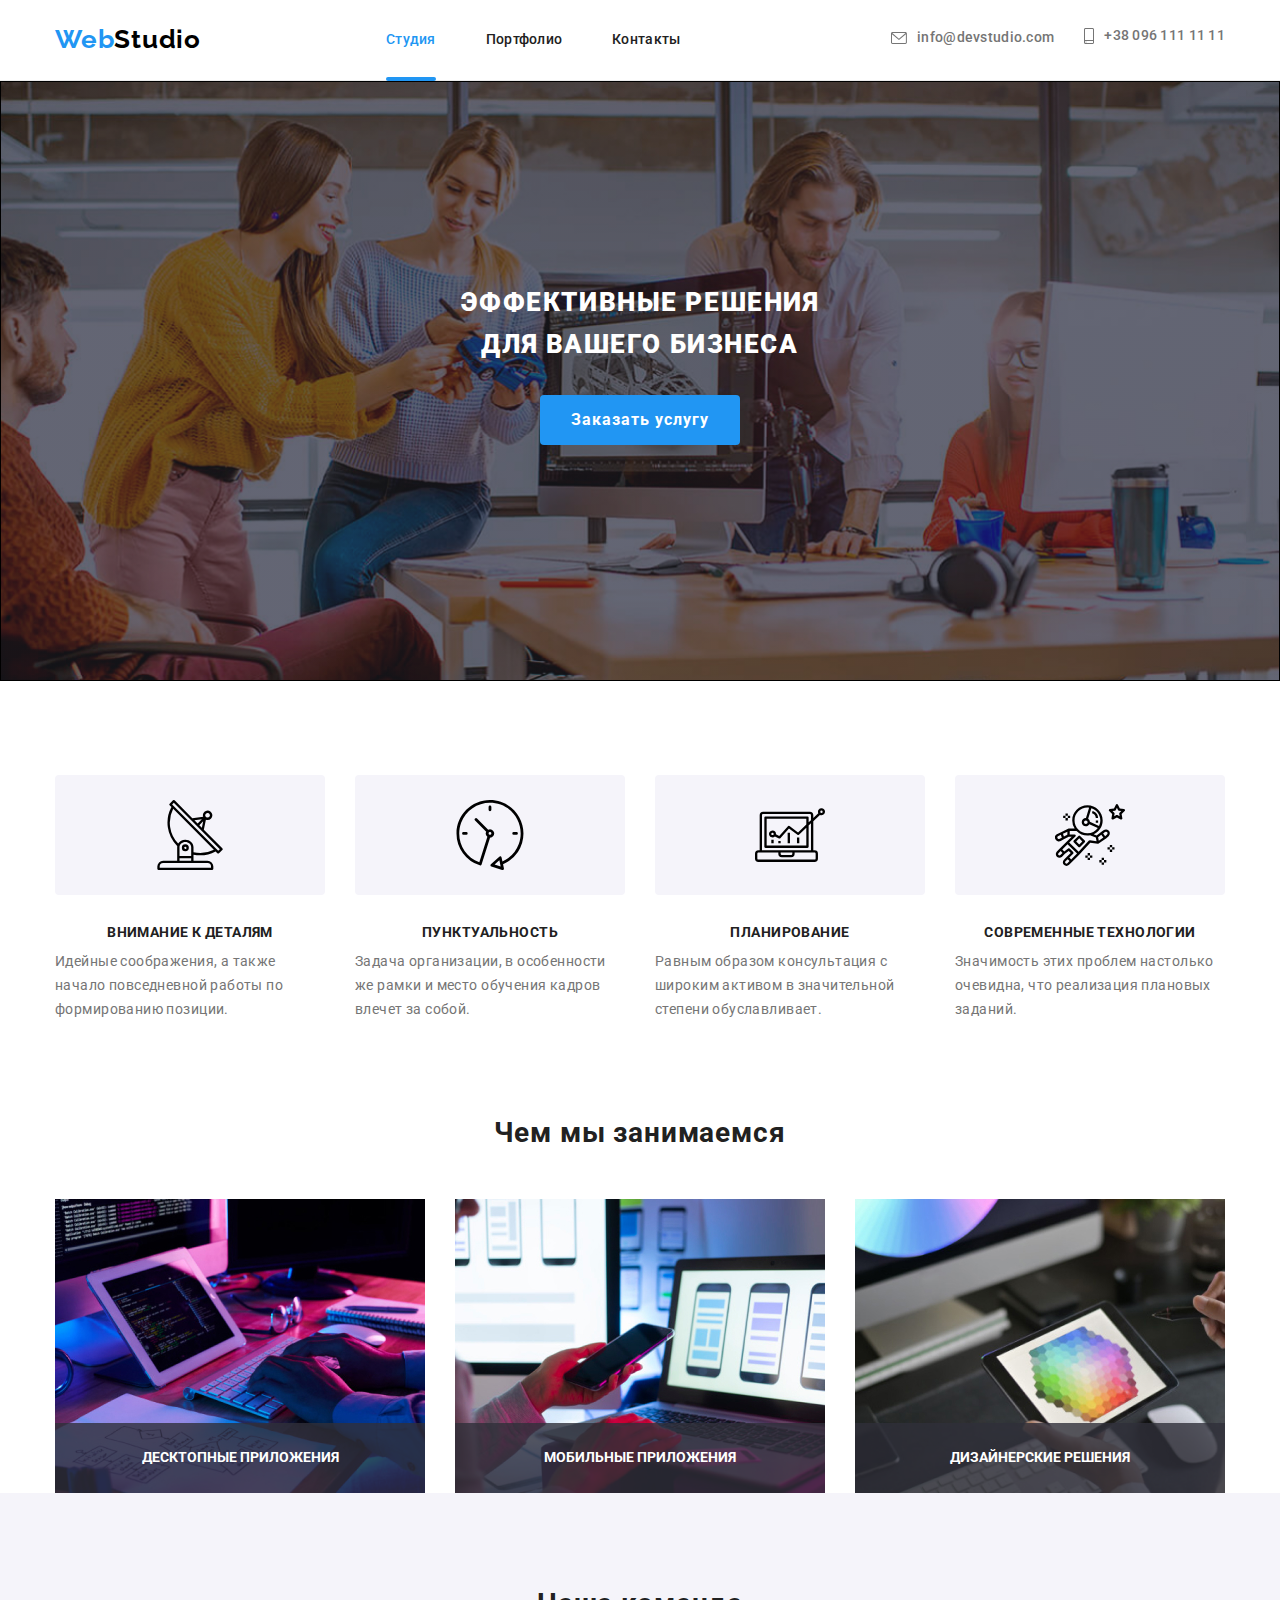
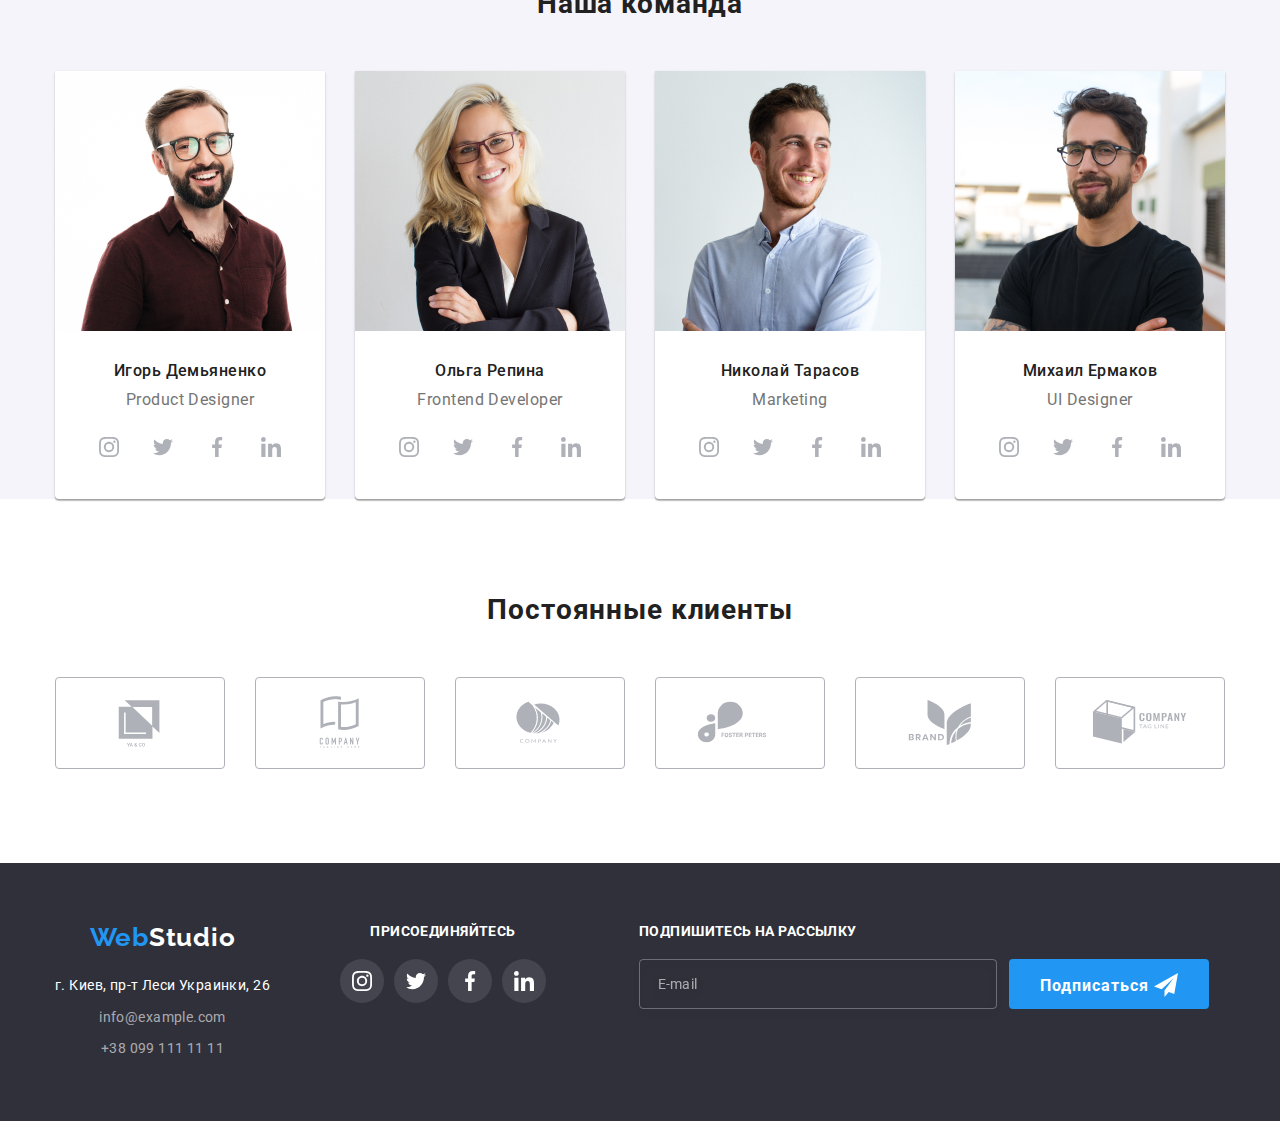
==== commit 12cb86e9: "upd" ====
--- a/index.html
+++ b/index.html
@@ -12,7 +12,7 @@
         rel="stylesheet">
     <link rel="stylesheet" href="https://cdn.jsdelivr.net/npm/modern-normalize@1.1.0/modern-normalize.min.css" />
     <link rel="stylesheet" href="./css/main.min.css">
-    <link rel="stylesheet" href="./сss/styles.css"> 
+    <!-- <link rel="stylesheet" href="./сss/styles.css">  -->
 </head>
 <body data-body>
     <header class="header">
@@ -207,7 +207,7 @@
                  <li  class="team__item"><img class="team__avatar"
                     srcset="./images/team/team3-sm.jpg 450w, ./images/team/team3-sm-2x.jpg 900w, ./images/team/team3-md.jpg w354, ./images/team/team3-md-2x.jpg 708w, ./images/team/team3-l.jpg 270w, ./images/team/team3-l-2x.jpg 540w"
                     sizes="(min-width: 1200px) 270px, (min-width: 768px) 354px, (max-width: 767px) 450px, 100vw"
-                    src="./images/team/team1-sm.jpg" alt="Николай Тарасов">
+                    src="./images/team/team4-sm.jpg" alt="Николай Тарасов">
                  <div class="team__name"><h3 class="name">Николай Тарасов</h3>
                  <p class="team__description" lang="en">Marketing</p>
                 <ul class="team__socials-list">
--- a/css/main.min.css
+++ b/css/main.min.css
@@ -1 +1 @@
-:root{--main-font: "Roboto", "sans-serif";--secondary-font: "Raleway", "sans-serif";--accent-txt-color: #2196F3;--dark-txt-cl: #212121;--grey-txt-cl: #757575;--light-txt-cl: #FFFFFF;--title-txt-cl: #000000;--bckgrnd-cl: #2F303A;--bckgrnd-btn: #188CE8;--bckgrnd-icon: #F5F4FA;--icon-cl: #afb1b8;--items: 3;--indent: 30px;--anim: 250ms cubic-bezier(0.4, 0, 0.2, 1)}.card-set{display:-webkit-box;display:-ms-flexbox;display:flex;-ms-flex-wrap:wrap;flex-wrap:wrap;gap:var(--indent)}.visually-hidden{position:absolute;white-space:nowrap;width:1px;height:1px;overflow:hidden;border:0;padding:0;clip:rect(0 0 0 0);-webkit-clip-path:inset(50%);clip-path:inset(50%);margin:-1px}.btn{background-color:var(--accent-txt-color);font-weight:700;width:200px;height:50px;font-size:16px;line-height:1.8;text-align:center;letter-spacing:.06em;color:var(--light-txt-cl);cursor:pointer;border-radius:4px;border:none;-webkit-transition:background-color var(--anim),-webkit-box-shadow var(--anim);transition:background-color var(--anim),-webkit-box-shadow var(--anim);transition:background-color var(--anim),box-shadow var(--anim);transition:background-color var(--anim),box-shadow var(--anim),-webkit-box-shadow var(--anim)}.btn:hover,.btn:focus{background-color:var(--bckgrnd-btn);width:200px;height:50px;left:700px;top:430px;border-radius:4px;-webkit-box-shadow:0px 4px 4px rgba(0,0,0,.15);box-shadow:0px 4px 4px rgba(0,0,0,.15)}.btn-port{display:inline-block;font-weight:500;font-size:16px;line-height:26px;text-align:center;letter-spacing:.03em;color:var(--dark-txt-cl);background-color:#f5f4fa;cursor:pointer;border-radius:4px;border:none;padding:6px 22px;-webkit-transition:background-color var(--anim),color var(--anim),-webkit-box-shadow var(--anim);transition:background-color var(--anim),color var(--anim),-webkit-box-shadow var(--anim);transition:background-color var(--anim),color var(--anim),box-shadow var(--anim);transition:background-color var(--anim),color var(--anim),box-shadow var(--anim),-webkit-box-shadow var(--anim)}.btn-port:hover,.btn-port:focus{background-color:var(--accent-txt-color);color:var(--light-txt-cl);-webkit-box-shadow:0px 3px 1px rgba(0,0,0,.1),0px 1px 2px rgba(0,0,0,.08),0px 2px 2px rgba(0,0,0,.12);box-shadow:0px 3px 1px rgba(0,0,0,.1),0px 1px 2px rgba(0,0,0,.08),0px 2px 2px rgba(0,0,0,.12);border-radius:4px}.btn-current{background-color:var(--accent-txt-color);color:var(--light-txt-cl);-webkit-box-shadow:0px 3px 1px rgba(0,0,0,.1),0px 1px 2px rgba(0,0,0,.08),0px 2px 2px rgba(0,0,0,.12);box-shadow:0px 3px 1px rgba(0,0,0,.1),0px 1px 2px rgba(0,0,0,.08),0px 2px 2px rgba(0,0,0,.12)}.btn__text{font-weight:700;font-size:16px;line-height:1.8;display:-webkit-box;display:-ms-flexbox;display:flex;-webkit-box-align:center;-ms-flex-align:center;align-items:center;text-align:center;color:var(--light-txt-cl);fill:var(--bckgrnd-icon);padding:10px 28px;gap:10px}.btn-footer:hover,.btn-footer:focus{background-color:var(--bckgrnd-btn)}.modal-sent{display:inline-block;-webkit-box-pack:center;-ms-flex-pack:center;justify-content:center;background-color:var(--accent-txt-color);font-weight:700;width:200px;height:50px;font-size:16px;line-height:1.8;text-align:center;letter-spacing:.06em;color:var(--light-txt-cl);cursor:pointer;border-radius:4px;border:none;margin:auto;-webkit-box-shadow:0px 4px 4px rgba(0,0,0,.15);box-shadow:0px 4px 4px rgba(0,0,0,.15);border-radius:4px;-webkit-transition:background-color var(--anim),-webkit-box-shadow var(--anim);transition:background-color var(--anim),-webkit-box-shadow var(--anim);transition:background-color var(--anim),box-shadow var(--anim);transition:background-color var(--anim),box-shadow var(--anim),-webkit-box-shadow var(--anim)}.modal-sent:hover,.modal-sent:focus{background-color:var(--bckgrnd-btn);-webkit-box-shadow:0px 4px 4px rgba(0,0,0,.15);box-shadow:0px 4px 4px rgba(0,0,0,.15);border-radius:4px}.modal-close-btn{position:absolute;top:0;right:0;border-radius:50%;display:-webkit-box;display:-ms-flexbox;display:flex;-webkit-box-align:center;-ms-flex-align:center;align-items:center;-webkit-box-pack:center;-ms-flex-pack:center;justify-content:center;background-color:var(--light-txt-cl);width:30px;height:30px;padding:0;border:1px solid rgba(0,0,0,.1);cursor:pointer;margin:8px;-webkit-transition:fill var(--anim);transition:fill var(--anim)}.modal-close-btn:hover,.modal-close-btn:focus+svg{fill:var(--accent-txt-color);cursor:pointer}.portfolio-list{display:-webkit-box;display:-ms-flexbox;display:flex;-ms-flex-wrap:wrap;flex-wrap:wrap;-webkit-box-pack:start;-ms-flex-pack:start;justify-content:flex-start;gap:8px;margin-bottom:50px}@media screen and (mix-width: 768px){.portfolio-list{-ms-flex-wrap:wrap;flex-wrap:wrap;-webkit-box-pack:center;-ms-flex-pack:center;justify-content:center}}.subscribe__icon{-webkit-transform:translateY(25%);transform:translateY(25%);fill:var(--light-txt-cl)}.team__socials-list{display:-webkit-box;display:-ms-flexbox;display:flex;-webkit-box-pack:center;-ms-flex-pack:center;justify-content:center;gap:10px}.team__socials-link{-webkit-box-align:center;-ms-flex-align:center;align-items:center;-webkit-box-pack:center;-ms-flex-pack:center;justify-content:center;width:44px;height:44px;border-radius:50%;display:-webkit-box;display:-ms-flexbox;display:flex;fill:var(--icon-cl);cursor:pointer;-webkit-transition:fill var(--anim),background-color var(--anim);transition:fill var(--anim),background-color var(--anim)}.team__socials-item:hover .team__socials-link,.team__socials-item:focus .team__socials-link{fill:var(--light-txt-cl);background-color:var(--accent-txt-color)}.footer__social-link{-webkit-box-align:center;-ms-flex-align:center;align-items:center;-webkit-box-pack:center;-ms-flex-pack:center;justify-content:center;width:44px;height:44px;border-radius:50%;background-color:rgba(255,255,255,.1);display:-webkit-box;display:-ms-flexbox;display:flex;fill:var(--light-txt-cl);cursor:pointer;-webkit-transition:background-color var(--anim);transition:background-color var(--anim)}.footer__social-link:hover,.footer__social-link:focus{border-radius:50%;background-color:var(--accent-txt-color)}.footer__box{display:-webkit-box;display:-ms-flexbox;display:flex;gap:10px}.logo{font-family:var(--secondary-font);font-style:normal;font-weight:700;line-height:1.1;letter-spacing:.03em;color:var(--accent-txt-color);font-size:24px}@media screen and (min-width: 1200px){.logo{width:145px;height:31px;font-size:26px}}.logo--dark{color:var(--title-txt-cl)}.logo--light{color:var(--light-txt-cl)}.nav__logo{display:block}@media screen and (min-width: 1200px){.nav__logo{margin-right:93px}}@media screen and (max-width: 767px){.footer__logo{display:-webkit-box;display:-ms-flexbox;display:flex;-webkit-box-pack:center;-ms-flex-pack:center;justify-content:center}}.section{padding-top:60px;padding-bottom:60px}@media screen and (min-width: 1200px){.section{padding-top:94px;padding-bottom:0}}.hero__title{display:-webkit-box;display:-ms-flexbox;display:flex;margin-bottom:30px;font-size:26px;line-height:1.6;text-align:center;-webkit-box-pack:center;-ms-flex-pack:center;justify-content:center;letter-spacing:.06em;text-transform:uppercase;color:var(--light-txt-cl)}@media screen and (min-width: 1200px){.hero__title{font-weight:900}}.title::-moz-selection{background-color:var(--accent-txt-color)}.title::selection{background-color:var(--accent-txt-color)}.subtitle{margin-bottom:10px;font-weight:700;font-size:14px;line-height:1.1;letter-spacing:.03em;text-transform:uppercase;color:var(--dark-txt-cl)}@media screen and (min-width: 480px){.subtitle{display:-webkit-box;display:-ms-flexbox;display:flex;-webkit-box-pack:center;-ms-flex-pack:center;justify-content:center}}.description{font-weight:400;font-size:14px;line-height:1.7;letter-spacing:.03em;color:var(--grey-txt-cl)}.headline{margin-bottom:30px;font-weight:700;font-size:28px;line-height:1.2;text-align:center;letter-spacing:.03em;color:var(--dark-txt-cl)}@media screen and (min-width: 1200px){.headline{margin-bottom:50px}}.name{margin-bottom:10px;font-weight:500;font-size:16px;line-height:1.2;text-align:center;letter-spacing:.03em;color:var(--dark-txt-cl)}.footer__title{text-align:center;font-weight:700;font-size:14px;line-height:16px;letter-spacing:.03em;text-transform:uppercase;color:var(--light-txt-cl);margin-bottom:20px}@media screen and (min-width: 1200px){.footer__title{text-align:left}}.container{width:100%;padding-left:15px;padding-right:15px;margin-left:auto;margin-right:auto}@media screen and (min-width: 480px){.container{max-width:480px}}@media screen and (min-width: 768px){.container{max-width:768px}}@media screen and (min-width: 1200px){.container{max-width:1200px}}.header__container{display:-webkit-box;display:-ms-flexbox;display:flex;-webkit-box-align:center;-ms-flex-align:center;align-items:center;height:60px}@media screen and (min-width: 768px){.header__container{height:80px}}@media screen and (min-width: 1200px){.hero__container{height:600px}}.mobile-menu-btn{background-color:rgba(0,0,0,0);border:none;width:40px;height:40px;display:-webkit-box;display:-ms-flexbox;display:flex;-webkit-box-align:center;-ms-flex-align:center;align-items:center;-webkit-box-pack:center;-ms-flex-pack:center;justify-content:center;margin-left:auto;z-index:10;-webkit-transition:color var(--anim);transition:color var(--anim)}.mobile-menu-btn:hover,.mobile-menu-btn:focus{fill:var(--accent-txt-color)}@media screen and (min-width: 768px){.mobile-menu-btn{display:none}}.mobile-menu-btn.is-open .mobile-menu-burger{opacity:0}.mobile-menu-close{opacity:0}.mobile-menu-btn.is-open .mobile-menu-close{opacity:1}.mobile-menu{position:fixed;top:0;left:0;-webkit-transform:translateX(100%);transform:translateX(100%);-webkit-transition:-webkit-transform var(--anim);transition:-webkit-transform var(--anim);transition:transform var(--anim);transition:transform var(--anim), -webkit-transform var(--anim);width:100vw;height:100vh;padding:48px 40px;display:-webkit-box;display:-ms-flexbox;display:flex;-webkit-box-orient:vertical;-webkit-box-direction:normal;-ms-flex-direction:column;flex-direction:column;background-color:var(--light-txt-cl)}@media screen and (min-width: 768px){.mobile-menu{display:none}}.mobile-menu.is-open{-webkit-transform:translateX(0);transform:translateX(0)}.mobile-menu-nav{margin-bottom:auto;font-weight:500;font-size:40px;line-height:47px;letter-spacing:.02em;color:var(--dark-txt-cl)}.mobile-menu-nav-item:not(:last-child){margin-bottom:32px}.mobile-menu-contacts{margin-bottom:64px;font-weight:500;font-size:24px;line-height:28px;letter-spacing:.02em;color:var(--grey-txt-cl)}.mobile-menu-contacts-item:not(:last-child){margin-bottom:32px;font-weight:500;font-size:34px;line-height:40px;letter-spacing:.02em;color:var(--accent-txt-color)}.mobile-menu-socials{display:-webkit-box;display:-ms-flexbox;display:flex;-ms-flex-wrap:wrap;flex-wrap:wrap;-webkit-box-align:center;-ms-flex-align:center;align-items:center;gap:10px;font-weight:500;font-size:18px;line-height:22px;letter-spacing:.02em;color:var(--accent-txt-color)}.mobile-menu-socials-item:not(:last-child) .mobile-menu-socials-link{padding-right:10px;border-right:1px solid rgba(33,33,33,.2)}.link{text-decoration:none;color:currentColor}body{font-family:"Roboto","Sans";font-size:14px;line-height:1.7;text-decoration:none;color:var(--dark-txt-cl)}body.no-scroll{overflow:hidden}img{display:block;max-width:100%;height:auto}h1,h2,h3,p{margin:0}li{text-decoration:none;list-style:none;margin:0;padding:0}ul{padding:0;margin:0}a{text-decoration:none}.benefits__icon-box{display:-webkit-box;display:-ms-flexbox;display:flex;-webkit-box-pack:center;-ms-flex-pack:center;justify-content:center;-webkit-box-align:center;-ms-flex-align:center;align-items:center;background-color:var(--bckgrnd-icon);border-radius:4px;margin-bottom:30px;height:120px}@media screen and (min-width: 480px){.benefits__icon-box{width:450px}}@media screen and (min-width: 768px){.benefits__icon-box{width:354px}}@media screen and (min-width: 1200px){.benefits__icon-box{width:270px}}.benefits__list{display:-webkit-box;display:-ms-flexbox;display:flex;-ms-flex-wrap:wrap;flex-wrap:wrap;gap:30px}.benefits__item{-ms-flex-preferred-size:270px;flex-basis:270px}.header{border-bottom:1px solid #ececec}.nav{display:-webkit-box;display:-ms-flexbox;display:flex;-webkit-box-align:center;-ms-flex-align:center;align-items:center}@media screen and (min-width: 768px){.nav{margin-left:auto;margin-right:auto}}@media screen and (min-width: 1200px){.nav{margin-left:93px}}@media screen and (max-width: 767px){.nav__list{display:none}}@media screen and (min-width: 768px){.nav__list{display:-webkit-box;display:-ms-flexbox;display:flex;gap:50px}}.nav__link{display:block;padding-top:32px;padding-bottom:32px;text-decoration:none;list-style:none;font-weight:500;font-size:14px;line-height:1.1;letter-spacing:.02em;color:var(--dark-txt-cl);-webkit-transition:color var(--anim);transition:color var(--anim)}.header-link:hover,.header-link:focus{color:var(--accent-txt-color)}.nav__contacts-group{display:none}@media screen and (min-width: 768px){.nav__contacts-group{display:block}}@media screen and (min-width: 1200px){.nav__contacts-group{display:-webkit-box;display:-ms-flexbox;display:flex;gap:30px}}.nav__contacts{display:-webkit-inline-box;display:-ms-inline-flexbox;display:inline-flex;-webkit-box-align:center;-ms-flex-align:center;align-items:center;font-weight:500;font-size:14px;line-height:1.1;letter-spacing:.02em;color:var(--grey-txt-cl);fill:var(--grey-txt-cl);-webkit-transition:color var(--anim),fill var(--anim);transition:color var(--anim),fill var(--anim)}@media screen and (min-width: 768px){.nav__contacts{font-size:12px}}@media screen and (min-width: 1200px){.nav__contacts{font-size:14px}}.nav__contacts .icons{margin-right:10px}.nav__contacts:hover,.nav__contactsfocus{fill:var(--accent-txt-color);font-weight:500;font-size:14px;line-height:1.1;letter-spacing:.02em;color:var(--accent-txt-color)}@media screen and (min-width: 768px)and (max-width: 1199px){.nav__contacts:first-child{margin-bottom:10px}}.current-link{position:relative;color:var(--accent-txt-color)}@media screen and (min-width: 768px){.current-link::after{content:"";position:absolute;bottom:-1px;left:0;width:100%;height:4px;display:inline-block;margin-right:10px;background-color:var(--accent-txt-color);border-radius:2px}}.hero{max-width:1600px;max-height:600px;background-repeat:no-repeat;background-size:cover;margin:0 auto;background-position:center;text-align:center;padding-top:118px;padding-bottom:118px;background-color:var(--bckgrnd-cl);border:1px solid #000;background-image:-webkit-gradient(linear, left top, left bottom, from(rgba(47, 48, 58, 0.4)), to(rgba(47, 48, 58, 0.4))),url(../../images/hero/hero-sm.jpg);background-image:linear-gradient(rgba(47, 48, 58, 0.4), rgba(47, 48, 58, 0.4)),url(../../images/hero/hero-sm.jpg)}@media(min-device-pixel-ratio: 2),(-wekit-min-device-pixel-ratio: 2),(-webkit-min-device-pixel-ratio: 2),(min-resolution: 192dpi),(min-resolution: 2dppx){.hero{background-image:-webkit-gradient(linear, left top, left bottom, from(rgba(47, 48, 58, 0.4)), to(rgba(47, 48, 58, 0.4))),url(../images/hero/hero-sm-2x.jpg);background-image:linear-gradient(rgba(47, 48, 58, 0.4), rgba(47, 48, 58, 0.4)),url(../images/hero/hero-sm-2x.jpg)}}@media screen and (min-width: 768px)and (max-width: 1199px){.hero{background-image:-webkit-gradient(linear, left top, left bottom, from(rgba(47, 48, 58, 0.4)), to(rgba(47, 48, 58, 0.4))),url(../images/hero/hero-md.jpg);background-image:linear-gradient(rgba(47, 48, 58, 0.4), rgba(47, 48, 58, 0.4)),url(../images/hero/hero-md.jpg)}}@media screen and (min-width: 768px)and (max-width: 1199px)and (min-device-pixel-ratio: 2),screen and (min-width: 768px)and (max-width: 1199px)and (-wekit-min-device-pixel-ratio: 2),screen and (min-width: 768px)and (max-width: 1199px)and (-webkit-min-device-pixel-ratio: 2),screen and (min-width: 768px)and (max-width: 1199px)and (min-resolution: 192dpi),screen and (min-width: 768px)and (max-width: 1199px)and (min-resolution: 2dppx){.hero{background-image:-webkit-gradient(linear, left top, left bottom, from(rgba(47, 48, 58, 0.4)), to(rgba(47, 48, 58, 0.4))),url(../images/hero/hero-md-2x.jpg);background-image:linear-gradient(rgba(47, 48, 58, 0.4), rgba(47, 48, 58, 0.4)),url(../images/hero/hero-md-2x.jpg)}}@media screen and (min-width: 1200px){.hero{background-color:linear-gradient(rgba(47, 48, 58, 0.4), rgba(47, 48, 58, 0.4)),url(../../images/hero/hero-l.jpg);padding-top:200px;padding-bottom:200px}}@media screen and (min-width: 1200px)and (min-device-pixel-ratio: 2),screen and (min-width: 1200px)and (-wekit-min-device-pixel-ratio: 2),screen and (min-width: 1200px)and (-webkit-min-device-pixel-ratio: 2),screen and (min-width: 1200px)and (min-resolution: 192dpi),screen and (min-width: 1200px)and (min-resolution: 2dppx){.hero{background-image:-webkit-gradient(linear, left top, left bottom, from(rgba(47, 48, 58, 0.4)), to(rgba(47, 48, 58, 0.4))),url(../images/hero/hero-l-2x.jpg);background-image:linear-gradient(rgba(47, 48, 58, 0.4), rgba(47, 48, 58, 0.4)),url(../images/hero/hero-l-2x.jpg);padding-top:200px;padding-bottom:200px}}.team{background-color:#f5f4fa}.team__list{display:-webkit-box;display:-ms-flexbox;display:flex;-webkit-box-pack:center;-ms-flex-pack:center;justify-content:center;-webkit-box-align:center;-ms-flex-align:center;align-items:center;-ms-flex-wrap:wrap;flex-wrap:wrap;gap:30px}.team__item{background-color:var(--light-txt-cl);-webkit-box-shadow:0px 1px 3px rgba(0,0,0,.12),0px 1px 1px rgba(0,0,0,.14),0px 2px 1px rgba(0,0,0,.2);box-shadow:0px 1px 3px rgba(0,0,0,.12),0px 1px 1px rgba(0,0,0,.14),0px 2px 1px rgba(0,0,0,.2);border-radius:0px 0px 4px 4px}.team__name{padding-top:30px;padding-bottom:30px}.team__description{font-weight:400;font-size:16px;line-height:1.2;text-align:center;letter-spacing:.03em;color:var(--grey-txt-cl);margin-bottom:16px}@media screen and (max-width: 1199px){.work{display:none}}.work__list{display:-webkit-box;display:-ms-flexbox;display:flex;gap:30px}.work__item{display:-webkit-box;display:-ms-flexbox;display:flex;position:relative;width:100%;height:auto;-webkit-box-align:center;-ms-flex-align:center;align-items:center;-webkit-box-pack:center;-ms-flex-pack:center;justify-content:center}.work__desc{display:-webkit-box;display:-ms-flexbox;display:flex;position:absolute;bottom:0;width:100%;height:70px;-webkit-box-pack:center;-ms-flex-pack:center;justify-content:center;-webkit-box-align:center;-ms-flex-align:center;align-items:center;font-weight:700;line-height:1.14;text-transform:uppercase;background-color:rgba(47,48,58,.8);color:var(--light-txt-cl)}.footer{background-color:#2f303a;text-decoration:none;padding:60px}@media screen and (min-width: 1200px){.footer{padding:60px 0 60px 0}}.contacts{margin-top:20px;font-style:normal;font-size:14px;line-height:1.7;letter-spacing:.03em;color:var(--light-txt-cl)}.footer__contacts-item{font-style:normal;font-size:14px;line-height:1.7;letter-spacing:.03em;color:rgba(255,255,255,.6);-webkit-transition:color var(--anim);transition:color var(--anim)}.footer__contacts-item:hover,.footer__contacts-item:focus{color:var(--accent-txt-color)}@media screen and (max-width: 767px){.footer__contacts-item{display:-webkit-box;display:-ms-flexbox;display:flex;-webkit-box-pack:center;-ms-flex-pack:center;justify-content:center}}.footer__adress:not(:last-child){margin-bottom:8px}.footer__container{display:-webkit-box;display:-ms-flexbox;display:flex}@media screen and (max-width: 767px){.footer__container{-webkit-box-orient:vertical;-webkit-box-direction:normal;-ms-flex-direction:column;flex-direction:column;-webkit-box-align:center;-ms-flex-align:center;align-items:center;gap:60px}}@media screen and (min-width: 768px){.footer__container{display:-webkit-box;display:-ms-flexbox;display:flex;-ms-flex-wrap:wrap;flex-wrap:wrap}}@media screen and (min-width: 1200px){.footer__container{-ms-flex-wrap:nowrap;flex-wrap:nowrap}}.footer__join{display:-webkit-box;display:-ms-flexbox;display:flex;-webkit-box-orient:vertical;-webkit-box-direction:normal;-ms-flex-direction:column;flex-direction:column;-webkit-box-align:center;-ms-flex-align:center;align-items:center;-ms-flex-wrap:wrap;flex-wrap:wrap}@media screen and (min-width: 768px)and (max-width: 1199px){.subscribe{margin-top:60px}}@media screen and (min-width: 1200px){.subscribe{margin-left:93px}}.subscription{margin-bottom:20px}.subscribe__field{width:450px;height:50px;background-color:rgba(0,0,0,0);border:1px solid rgba(255,255,255,.3);-webkit-filter:drop-shadow(0px 4px 4px rgba(0, 0, 0, 0.15));filter:drop-shadow(0px 4px 4px rgba(0, 0, 0, 0.15));border-radius:4px}@media screen and (min-width: 1200px){.subscribe__field{width:358px}}.subscribe__field::-webkit-input-placeholder{font-weight:400;font-size:14px;line-height:16px;letter-spacing:.01em;color:rgba(255,255,255,.6);padding:15px 16px}.subscribe__field::-moz-placeholder{font-weight:400;font-size:14px;line-height:16px;letter-spacing:.01em;color:rgba(255,255,255,.6);padding:15px 16px}.subscribe__field:-ms-input-placeholder{font-weight:400;font-size:14px;line-height:16px;letter-spacing:.01em;color:rgba(255,255,255,.6);padding:15px 16px}.subscribe__field::-ms-input-placeholder{font-weight:400;font-size:14px;line-height:16px;letter-spacing:.01em;color:rgba(255,255,255,.6);padding:15px 16px}.subscribe__field::placeholder{font-weight:400;font-size:14px;line-height:16px;letter-spacing:.01em;color:rgba(255,255,255,.6);padding:15px 16px}@media screen and (min-width: 1200px){.subscribe__field::-webkit-input-placeholder{font-size:14px}.subscribe__field::-moz-placeholder{font-size:14px}.subscribe__field:-ms-input-placeholder{font-size:14px}.subscribe__field::-ms-input-placeholder{font-size:14px}.subscribe__field::placeholder{font-size:14px}}@media screen and (max-width: 1199px){.subscribe__email{display:-webkit-box;display:-ms-flexbox;display:flex;-ms-flex-wrap:wrap;flex-wrap:wrap;-webkit-box-pack:center;-ms-flex-pack:center;justify-content:center}}@media screen and (min-width: 1200px){.subscribe__email{display:-webkit-box;display:-ms-flexbox;display:flex;gap:12px}}@media screen and (min-width: 768px){.footer__main{margin-right:165px;text-align:center}}@media screen and (min-width: 1200px){.footer__main{margin-right:70px}}.backdrop{position:fixed;top:0;left:0;width:100%;height:100%;background:rgba(0,0,0,.2);opacity:1;visibility:visible;pointer-events:initial;-webkit-transition:opacity var(--anim),visability var(--anim);transition:opacity var(--anim),visability var(--anim)}.modal{position:absolute;top:50%;left:50%;-webkit-transform:translate(-50%, -50%);transform:translate(-50%, -50%);z-index:1000;background-color:var(--light-txt-cl);border-radius:4px;-webkit-box-shadow:0px 1px 3px rgba(0,0,0,.12),0px 1px 1px rgba(0,0,0,.14),0px 2px 1px rgba(0,0,0,.2);box-shadow:0px 1px 3px rgba(0,0,0,.12),0px 1px 1px rgba(0,0,0,.14),0px 2px 1px rgba(0,0,0,.2);padding:40px}@media screen and (min-width: 480px){.modal{min-width:450px;min-height:609px}}@media screen and (min-width: 1200px){.modal{min-width:528px;min-height:581px}}.backdrop.is-hidden{opacity:0;visibility:hidden;pointer-events:none}.contact-form{display:-webkit-box;display:-ms-flexbox;display:flex;-webkit-box-orient:vertical;-webkit-box-direction:normal;-ms-flex-direction:column;flex-direction:column;gap:10px;font-size:12px;line-height:1.1666666667}.form-checkbox{display:-webkit-box;display:-ms-flexbox;display:flex;-webkit-box-align:center;-ms-flex-align:center;align-items:center;-webkit-box-pack:center;-ms-flex-pack:center;justify-content:center;gap:7px;margin-bottom:20px}.form-checkbox-agreement{font-weight:400;font-size:14px;line-height:1.7;letter-spacing:.03em;color:var(--grey-txt-cl);-webkit-user-select:none;-moz-user-select:none;-ms-user-select:none;user-select:none}@media screen and (min-width: 480px){.form-checkbox-agreement{font-size:12px;line-height:1.2}}.terms{color:var(--accent-txt-color);text-decoration:underline}.form-checkbox-custom{display:-webkit-inline-box;display:-ms-inline-flexbox;display:inline-flex;-webkit-box-align:center;-ms-flex-align:center;align-items:center;-webkit-box-pack:center;-ms-flex-pack:center;justify-content:center;width:16px;height:15px;outline:2px solid var(--dark-txt-cl);border-radius:2px;outline-offset:-2px;-webkit-transition:outline-color var(--anim),background-color var(--anim);transition:outline-color var(--anim),background-color var(--anim)}.form-checkbox-icon{fill:var(--light-txt-cl)}.form-checkbox-input:checked+.form-checkbox-custom{background-color:var(--accent-txt-color);outline:2px solid var(--accent-txt-color)}.contact-form-field{display:block;position:relative;margin-top:4px;color:var(--grey-txt-cl)}.contact-form-icon{position:absolute;top:50%;left:12px;-webkit-transform:translateY(-50%);transform:translateY(-50%)}.call-back{display:block;font-weight:700;font-size:20px;line-height:23px;text-align:center;letter-spacing:.03em;color:var(--dark-txt-cl);margin-bottom:12px}.contact-input{width:100%;height:40px;border:1px solid rgba(33,33,33,.2);border-radius:4px;padding-left:42px;-webkit-transition:fill var(--anim),outline var(--anim),border-color var(--anim),border-radius var(--anim);transition:fill var(--anim),outline var(--anim),border-color var(--anim),border-radius var(--anim)}.contact-input:focus,.contact-input:focus+.contact-form-icon,.contact-input:hover,.contact-input:hover+.contact-form-icon,.contact-input:focus-within{fill:var(--accent-txt-color);outline:none;border-color:var(--accent-txt-color);border-radius:4px}.contact-form-field:focus,.contact-form-field:hover{border-color:var(--accent-txt-color);border-radius:4px;fill:var(--accent-txt-color)}.comment{width:100%;height:120px;resize:none;padding:12px 16px}::-webkit-input-placeholder{font-weight:400;font-size:14px;line-height:16px;letter-spacing:.01em;color:rgba(117,117,117,.5)}::-moz-placeholder{font-weight:400;font-size:14px;line-height:16px;letter-spacing:.01em;color:rgba(117,117,117,.5)}:-ms-input-placeholder{font-weight:400;font-size:14px;line-height:16px;letter-spacing:.01em;color:rgba(117,117,117,.5)}::-ms-input-placeholder{font-weight:400;font-size:14px;line-height:16px;letter-spacing:.01em;color:rgba(117,117,117,.5)}::placeholder{font-weight:400;font-size:14px;line-height:16px;letter-spacing:.01em;color:rgba(117,117,117,.5)}.contact-text{font-weight:400;font-size:12px;line-height:14px;letter-spacing:.01em;color:var(--grey-txt-cl)}.clients{padding:60px 0}@media screen and (min-width: 1200px){.clients{padding:94px 0}}.clients__list{display:-webkit-box;display:-ms-flexbox;display:flex;gap:30px;-ms-flex-wrap:wrap;flex-wrap:wrap}.clients__item{display:-webkit-box;display:-ms-flexbox;display:flex;-webkit-box-pack:center;-ms-flex-pack:center;justify-content:center;-webkit-box-align:center;-ms-flex-align:center;align-items:center;width:210px;height:92px;border-radius:4px;fill:var(--icon-cl);border:1px solid var(--icon-cl);padding:0;-webkit-transition:fill var(--anim),border var(--anim);transition:fill var(--anim),border var(--anim)}@media screen and (min-width: 768px){.clients__item{width:226px}}@media screen and (min-width: 1200px){.clients__item{width:170px}}.clients__item:hover,.clients__item:focus{fill:var(--accent-txt-color);border:1px solid var(--accent-txt-color);cursor:pointer}.port-ex{display:-webkit-box;display:-ms-flexbox;display:flex;-webkit-box-align:center;-ms-flex-align:center;align-items:center;-ms-flex-wrap:wrap;flex-wrap:wrap;margin:calc(-1*var(--indent)/2)}.title-desc{padding:20px 24px}.port-ex-item{display:-webkit-box;display:-ms-flexbox;display:flex;-ms-flex-wrap:wrap;flex-wrap:wrap;-ms-flex-preferred-size:calc((100% - 60px)/2);flex-basis:calc((100% - 60px)/2);border-left:1px solid #eee;border-right:1px solid #eee;border-bottom:1px solid #eee;-webkit-transition:-webkit-box-shadow var(--anim);transition:-webkit-box-shadow var(--anim);transition:box-shadow var(--anim);transition:box-shadow var(--anim), -webkit-box-shadow var(--anim)}@media screen and (min-width: 1200px){.port-ex-item{-ms-flex-preferred-size:calc((100% - var(--indent)*var(--items))/var(--items));flex-basis:calc((100% - var(--indent)*var(--items))/var(--items));margin:calc(var(--indent)/2)}}.port-ex-item:hover,.port-ex-item:focus{-webkit-box-shadow:0px 1px 1px rgba(0,0,0,.12),0px 4px 4px rgba(0,0,0,.06),1px 4px 6px rgba(0,0,0,.16);box-shadow:0px 1px 1px rgba(0,0,0,.12),0px 4px 4px rgba(0,0,0,.06),1px 4px 6px rgba(0,0,0,.16);cursor:pointer}.port-ex-item:hover .port-overlay{-webkit-transform:translateY(0);transform:translateY(0)}.mini-title-port{margin-bottom:4px;font-weight:700;font-size:18px;line-height:2;letter-spacing:.06em}.port-overlay{position:absolute;top:0;left:0;-webkit-transform:translateY(101%);transform:translateY(101%);width:100%;height:100%;display:-webkit-box;display:-ms-flexbox;display:flex;-webkit-box-align:center;-ms-flex-align:center;align-items:center;-webkit-box-pack:center;-ms-flex-pack:center;justify-content:center;background-color:rgba(33,150,243,.9);padding:63px 24px;-webkit-transition:-webkit-transform var(--anim);transition:-webkit-transform var(--anim);transition:transform var(--anim);transition:transform var(--anim), -webkit-transform var(--anim)}.port-desc{font-weight:400;font-size:18px;line-height:28px;letter-spacing:.03em;color:var(--light-txt-cl)}.port-card{position:relative;overflow:hidden}/*# sourceMappingURL=main.min.css.map */+:root{--main-font: "Roboto", "sans-serif";--secondary-font: "Raleway", "sans-serif";--accent-txt-color: #2196F3;--dark-txt-cl: #212121;--grey-txt-cl: #757575;--light-txt-cl: #FFFFFF;--title-txt-cl: #000000;--bckgrnd-cl: #2F303A;--bckgrnd-btn: #188CE8;--bckgrnd-icon: #F5F4FA;--icon-cl: #afb1b8;--items: 3;--indent: 30px;--anim: 250ms cubic-bezier(0.4, 0, 0.2, 1)}.card-set{display:-webkit-box;display:-ms-flexbox;display:flex;-ms-flex-wrap:wrap;flex-wrap:wrap;gap:var(--indent)}.visually-hidden{position:absolute;white-space:nowrap;width:1px;height:1px;overflow:hidden;border:0;padding:0;clip:rect(0 0 0 0);-webkit-clip-path:inset(50%);clip-path:inset(50%);margin:-1px}.btn{background-color:var(--accent-txt-color);font-weight:700;width:200px;height:50px;font-size:16px;line-height:1.8;text-align:center;letter-spacing:.06em;color:var(--light-txt-cl);cursor:pointer;border-radius:4px;border:none;-webkit-transition:background-color var(--anim),-webkit-box-shadow var(--anim);transition:background-color var(--anim),-webkit-box-shadow var(--anim);transition:background-color var(--anim),box-shadow var(--anim);transition:background-color var(--anim),box-shadow var(--anim),-webkit-box-shadow var(--anim)}.btn:hover,.btn:focus{background-color:var(--bckgrnd-btn);width:200px;height:50px;left:700px;top:430px;border-radius:4px;-webkit-box-shadow:0px 4px 4px rgba(0,0,0,.15);box-shadow:0px 4px 4px rgba(0,0,0,.15)}.btn-port{display:inline-block;font-weight:500;font-size:16px;line-height:26px;text-align:center;letter-spacing:.03em;color:var(--dark-txt-cl);background-color:#f5f4fa;cursor:pointer;border-radius:4px;border:none;padding:6px 22px;-webkit-transition:background-color var(--anim),color var(--anim),-webkit-box-shadow var(--anim);transition:background-color var(--anim),color var(--anim),-webkit-box-shadow var(--anim);transition:background-color var(--anim),color var(--anim),box-shadow var(--anim);transition:background-color var(--anim),color var(--anim),box-shadow var(--anim),-webkit-box-shadow var(--anim)}.btn-port:hover,.btn-port:focus{background-color:var(--accent-txt-color);color:var(--light-txt-cl);-webkit-box-shadow:0px 3px 1px rgba(0,0,0,.1),0px 1px 2px rgba(0,0,0,.08),0px 2px 2px rgba(0,0,0,.12);box-shadow:0px 3px 1px rgba(0,0,0,.1),0px 1px 2px rgba(0,0,0,.08),0px 2px 2px rgba(0,0,0,.12);border-radius:4px}.btn-current{background-color:var(--accent-txt-color);color:var(--light-txt-cl);-webkit-box-shadow:0px 3px 1px rgba(0,0,0,.1),0px 1px 2px rgba(0,0,0,.08),0px 2px 2px rgba(0,0,0,.12);box-shadow:0px 3px 1px rgba(0,0,0,.1),0px 1px 2px rgba(0,0,0,.08),0px 2px 2px rgba(0,0,0,.12)}.btn__text{font-weight:700;font-size:16px;line-height:1.8;display:-webkit-box;display:-ms-flexbox;display:flex;-webkit-box-align:center;-ms-flex-align:center;align-items:center;text-align:center;color:var(--light-txt-cl);fill:var(--bckgrnd-icon);padding:10px 28px;gap:10px}.btn-footer:hover,.btn-footer:focus{background-color:var(--bckgrnd-btn)}.modal-sent{display:inline-block;-webkit-box-pack:center;-ms-flex-pack:center;justify-content:center;background-color:var(--accent-txt-color);font-weight:700;width:200px;height:50px;font-size:16px;line-height:1.8;text-align:center;letter-spacing:.06em;color:var(--light-txt-cl);cursor:pointer;border-radius:4px;border:none;margin:auto;-webkit-box-shadow:0px 4px 4px rgba(0,0,0,.15);box-shadow:0px 4px 4px rgba(0,0,0,.15);border-radius:4px;-webkit-transition:background-color var(--anim),-webkit-box-shadow var(--anim);transition:background-color var(--anim),-webkit-box-shadow var(--anim);transition:background-color var(--anim),box-shadow var(--anim);transition:background-color var(--anim),box-shadow var(--anim),-webkit-box-shadow var(--anim)}.modal-sent:hover,.modal-sent:focus{background-color:var(--bckgrnd-btn);-webkit-box-shadow:0px 4px 4px rgba(0,0,0,.15);box-shadow:0px 4px 4px rgba(0,0,0,.15);border-radius:4px}.modal-close-btn{position:absolute;top:0;right:0;border-radius:50%;display:-webkit-box;display:-ms-flexbox;display:flex;-webkit-box-align:center;-ms-flex-align:center;align-items:center;-webkit-box-pack:center;-ms-flex-pack:center;justify-content:center;background-color:var(--light-txt-cl);width:30px;height:30px;padding:0;border:1px solid rgba(0,0,0,.1);cursor:pointer;margin:8px;-webkit-transition:fill var(--anim);transition:fill var(--anim)}.modal-close-btn:hover,.modal-close-btn:focus+svg{fill:var(--accent-txt-color);cursor:pointer}.portfolio-list{display:-webkit-box;display:-ms-flexbox;display:flex;-ms-flex-wrap:wrap;flex-wrap:wrap;-webkit-box-pack:start;-ms-flex-pack:start;justify-content:flex-start;gap:8px;margin-bottom:50px}@media screen and (min-width: 768px){.portfolio-list{-ms-flex-wrap:wrap;flex-wrap:wrap;-webkit-box-pack:center;-ms-flex-pack:center;justify-content:center}}.subscribe__icon{-webkit-transform:translateY(25%);transform:translateY(25%);fill:var(--light-txt-cl)}.team__socials-list{display:-webkit-box;display:-ms-flexbox;display:flex;-webkit-box-pack:center;-ms-flex-pack:center;justify-content:center;gap:10px}.team__socials-link{-webkit-box-align:center;-ms-flex-align:center;align-items:center;-webkit-box-pack:center;-ms-flex-pack:center;justify-content:center;width:44px;height:44px;border-radius:50%;display:-webkit-box;display:-ms-flexbox;display:flex;fill:var(--icon-cl);cursor:pointer;-webkit-transition:fill var(--anim),background-color var(--anim);transition:fill var(--anim),background-color var(--anim)}.team__socials-item:hover .team__socials-link,.team__socials-item:focus .team__socials-link{fill:var(--light-txt-cl);background-color:var(--accent-txt-color)}.footer__social-link{-webkit-box-align:center;-ms-flex-align:center;align-items:center;-webkit-box-pack:center;-ms-flex-pack:center;justify-content:center;width:44px;height:44px;border-radius:50%;background-color:rgba(255,255,255,.1);display:-webkit-box;display:-ms-flexbox;display:flex;fill:var(--light-txt-cl);cursor:pointer;-webkit-transition:background-color var(--anim);transition:background-color var(--anim)}.footer__social-link:hover,.footer__social-link:focus{border-radius:50%;background-color:var(--accent-txt-color)}.footer__box{display:-webkit-box;display:-ms-flexbox;display:flex;gap:10px}.logo{font-family:var(--secondary-font);font-style:normal;font-weight:700;line-height:1.1;letter-spacing:.03em;color:var(--accent-txt-color);font-size:24px}@media screen and (min-width: 1200px){.logo{width:145px;height:31px;font-size:26px}}.logo--dark{color:var(--title-txt-cl)}.logo--light{color:var(--light-txt-cl)}.nav__logo{display:block}@media screen and (min-width: 1200px){.nav__logo{margin-right:93px}}@media screen and (max-width: 767px){.footer__logo{display:-webkit-box;display:-ms-flexbox;display:flex;-webkit-box-pack:center;-ms-flex-pack:center;justify-content:center}}.section{padding-top:60px;padding-bottom:60px}@media screen and (min-width: 1200px){.section{padding-top:94px;padding-bottom:0}}.hero__title{display:-webkit-box;display:-ms-flexbox;display:flex;margin-bottom:30px;font-size:26px;line-height:1.6;text-align:center;-webkit-box-pack:center;-ms-flex-pack:center;justify-content:center;letter-spacing:.06em;text-transform:uppercase;color:var(--light-txt-cl)}@media screen and (min-width: 1200px){.hero__title{font-weight:900}}.title::-moz-selection{background-color:var(--accent-txt-color)}.title::selection{background-color:var(--accent-txt-color)}.subtitle{margin-bottom:10px;font-weight:700;font-size:14px;line-height:1.1;letter-spacing:.03em;text-transform:uppercase;color:var(--dark-txt-cl)}@media screen and (min-width: 480px){.subtitle{display:-webkit-box;display:-ms-flexbox;display:flex;-webkit-box-pack:center;-ms-flex-pack:center;justify-content:center}}.description{font-weight:400;font-size:14px;line-height:1.7;letter-spacing:.03em;color:var(--grey-txt-cl)}.headline{margin-bottom:30px;font-weight:700;font-size:28px;line-height:1.2;text-align:center;letter-spacing:.03em;color:var(--dark-txt-cl)}@media screen and (min-width: 1200px){.headline{margin-bottom:50px}}.name{margin-bottom:10px;font-weight:500;font-size:16px;line-height:1.2;text-align:center;letter-spacing:.03em;color:var(--dark-txt-cl)}.footer__title{text-align:center;font-weight:700;font-size:14px;line-height:16px;letter-spacing:.03em;text-transform:uppercase;color:var(--light-txt-cl);margin-bottom:20px}@media screen and (min-width: 1200px){.footer__title{text-align:left}}.container{width:100%;padding-left:15px;padding-right:15px;margin-left:auto;margin-right:auto}@media screen and (min-width: 480px){.container{max-width:480px}}@media screen and (min-width: 768px){.container{max-width:768px}}@media screen and (min-width: 1200px){.container{max-width:1200px}}.header__container{display:-webkit-box;display:-ms-flexbox;display:flex;-webkit-box-align:center;-ms-flex-align:center;align-items:center;height:60px}@media screen and (min-width: 768px){.header__container{height:80px}}@media screen and (min-width: 1200px){.hero__container{height:600px}}.mobile-menu-btn{background-color:rgba(0,0,0,0);border:none;width:40px;height:40px;display:-webkit-box;display:-ms-flexbox;display:flex;-webkit-box-align:center;-ms-flex-align:center;align-items:center;-webkit-box-pack:center;-ms-flex-pack:center;justify-content:center;margin-left:auto;z-index:10;-webkit-transition:color var(--anim);transition:color var(--anim)}.mobile-menu-btn:hover,.mobile-menu-btn:focus{fill:var(--accent-txt-color)}@media screen and (min-width: 768px){.mobile-menu-btn{display:none}}.mobile-menu-btn.is-open .mobile-menu-burger{opacity:0}.mobile-menu-close{opacity:0}.mobile-menu-btn.is-open .mobile-menu-close{opacity:1}.mobile-menu{position:fixed;top:0;left:0;-webkit-transform:translateX(100%);transform:translateX(100%);-webkit-transition:-webkit-transform var(--anim);transition:-webkit-transform var(--anim);transition:transform var(--anim);transition:transform var(--anim), -webkit-transform var(--anim);width:100vw;height:100vh;padding:48px 40px;display:-webkit-box;display:-ms-flexbox;display:flex;-webkit-box-orient:vertical;-webkit-box-direction:normal;-ms-flex-direction:column;flex-direction:column;background-color:var(--light-txt-cl)}@media screen and (min-width: 768px){.mobile-menu{display:none}}.mobile-menu.is-open{-webkit-transform:translateX(0);transform:translateX(0)}.mobile-menu-nav{margin-bottom:auto;font-weight:500;font-size:40px;line-height:47px;letter-spacing:.02em;color:var(--dark-txt-cl)}.mobile-menu-nav-item:not(:last-child){margin-bottom:32px}.mobile-menu-contacts{margin-bottom:64px;font-weight:500;font-size:24px;line-height:28px;letter-spacing:.02em;color:var(--grey-txt-cl)}.mobile-menu-contacts-item:not(:last-child){margin-bottom:32px;font-weight:500;font-size:34px;line-height:40px;letter-spacing:.02em;color:var(--accent-txt-color)}.mobile-menu-socials{display:-webkit-box;display:-ms-flexbox;display:flex;-ms-flex-wrap:wrap;flex-wrap:wrap;-webkit-box-align:center;-ms-flex-align:center;align-items:center;gap:10px;font-weight:500;font-size:18px;line-height:22px;letter-spacing:.02em;color:var(--accent-txt-color)}.mobile-menu-socials-item:not(:last-child) .mobile-menu-socials-link{padding-right:10px;border-right:1px solid rgba(33,33,33,.2)}.link{text-decoration:none;color:currentColor}body{font-family:"Roboto","Sans";font-size:14px;line-height:1.7;text-decoration:none;color:var(--dark-txt-cl)}body.no-scroll{overflow:hidden}img{display:block;max-width:100%;height:auto}h1,h2,h3,p{margin:0}li{text-decoration:none;list-style:none;margin:0;padding:0}ul{padding:0;margin:0}a{text-decoration:none}.benefits__icon-box{display:-webkit-box;display:-ms-flexbox;display:flex;-webkit-box-pack:center;-ms-flex-pack:center;justify-content:center;-webkit-box-align:center;-ms-flex-align:center;align-items:center;background-color:var(--bckgrnd-icon);border-radius:4px;margin-bottom:30px;height:120px}@media screen and (min-width: 480px){.benefits__icon-box{width:450px}}@media screen and (min-width: 768px){.benefits__icon-box{width:354px}}@media screen and (min-width: 1200px){.benefits__icon-box{width:270px}}.benefits__list{display:-webkit-box;display:-ms-flexbox;display:flex;-ms-flex-wrap:wrap;flex-wrap:wrap;gap:30px}.benefits__item{-ms-flex-preferred-size:270px;flex-basis:270px}.header{border-bottom:1px solid #ececec}.nav{display:-webkit-box;display:-ms-flexbox;display:flex;-webkit-box-align:center;-ms-flex-align:center;align-items:center}@media screen and (min-width: 768px){.nav{margin-left:auto;margin-right:auto}}@media screen and (min-width: 1200px){.nav{margin-left:93px}}@media screen and (max-width: 767px){.nav__list{display:none}}@media screen and (min-width: 768px){.nav__list{display:-webkit-box;display:-ms-flexbox;display:flex;gap:50px}}.nav__link{display:block;padding-top:32px;padding-bottom:32px;text-decoration:none;list-style:none;font-weight:500;font-size:14px;line-height:1.1;letter-spacing:.02em;color:var(--dark-txt-cl);-webkit-transition:color var(--anim);transition:color var(--anim)}.header-link:hover,.header-link:focus{color:var(--accent-txt-color)}.nav__contacts-group{display:none}@media screen and (min-width: 768px){.nav__contacts-group{display:block}}@media screen and (min-width: 1200px){.nav__contacts-group{display:-webkit-box;display:-ms-flexbox;display:flex;gap:30px}}.nav__contacts{display:-webkit-inline-box;display:-ms-inline-flexbox;display:inline-flex;-webkit-box-align:center;-ms-flex-align:center;align-items:center;font-weight:500;font-size:14px;line-height:1.1;letter-spacing:.02em;color:var(--grey-txt-cl);fill:var(--grey-txt-cl);-webkit-transition:color var(--anim),fill var(--anim);transition:color var(--anim),fill var(--anim)}@media screen and (min-width: 768px){.nav__contacts{font-size:12px}}@media screen and (min-width: 1200px){.nav__contacts{font-size:14px}}.nav__contacts .icons{margin-right:10px}.nav__contacts:hover,.nav__contactsfocus{fill:var(--accent-txt-color);font-weight:500;font-size:14px;line-height:1.1;letter-spacing:.02em;color:var(--accent-txt-color)}@media screen and (min-width: 768px)and (max-width: 1199px){.nav__contacts:first-child{margin-bottom:10px}}.current-link{position:relative;color:var(--accent-txt-color)}@media screen and (min-width: 768px){.current-link::after{content:"";position:absolute;bottom:-1px;left:0;width:100%;height:4px;display:inline-block;margin-right:10px;background-color:var(--accent-txt-color);border-radius:2px}}.hero{max-width:1600px;max-height:600px;background-repeat:no-repeat;background-size:cover;margin:0 auto;background-position:center;text-align:center;padding-top:118px;padding-bottom:118px;background-color:var(--bckgrnd-cl);border:1px solid #000;background-image:-webkit-gradient(linear, left top, left bottom, from(rgba(47, 48, 58, 0.4)), to(rgba(47, 48, 58, 0.4))),url(../images/hero/hero-sm.jpg);background-image:linear-gradient(rgba(47, 48, 58, 0.4), rgba(47, 48, 58, 0.4)),url(../images/hero/hero-sm.jpg)}@media(min-device-pixel-ratio: 2),(-wekit-min-device-pixel-ratio: 2),(-webkit-min-device-pixel-ratio: 2),(min-resolution: 192dpi),(min-resolution: 2dppx){.hero{background-image:-webkit-gradient(linear, left top, left bottom, from(rgba(47, 48, 58, 0.4)), to(rgba(47, 48, 58, 0.4))),url(../images/hero/hero-sm-2x.jpg);background-image:linear-gradient(rgba(47, 48, 58, 0.4), rgba(47, 48, 58, 0.4)),url(../images/hero/hero-sm-2x.jpg)}}@media screen and (min-width: 768px)and (max-width: 1199px){.hero{background-image:-webkit-gradient(linear, left top, left bottom, from(rgba(47, 48, 58, 0.4)), to(rgba(47, 48, 58, 0.4))),url(../images/hero/hero-md.jpg);background-image:linear-gradient(rgba(47, 48, 58, 0.4), rgba(47, 48, 58, 0.4)),url(../images/hero/hero-md.jpg)}}@media screen and (min-width: 768px)and (max-width: 1199px)and (min-device-pixel-ratio: 2),screen and (min-width: 768px)and (max-width: 1199px)and (-wekit-min-device-pixel-ratio: 2),screen and (min-width: 768px)and (max-width: 1199px)and (-webkit-min-device-pixel-ratio: 2),screen and (min-width: 768px)and (max-width: 1199px)and (min-resolution: 192dpi),screen and (min-width: 768px)and (max-width: 1199px)and (min-resolution: 2dppx){.hero{background-image:-webkit-gradient(linear, left top, left bottom, from(rgba(47, 48, 58, 0.4)), to(rgba(47, 48, 58, 0.4))),url(../images/hero/hero-md-2x.jpg);background-image:linear-gradient(rgba(47, 48, 58, 0.4), rgba(47, 48, 58, 0.4)),url(../images/hero/hero-md-2x.jpg)}}@media screen and (min-width: 1200px){.hero{background-image:-webkit-gradient(linear, left top, left bottom, from(rgba(47, 48, 58, 0.4)), to(rgba(47, 48, 58, 0.4))),url(../images/hero/hero-l.jpg);background-image:linear-gradient(rgba(47, 48, 58, 0.4), rgba(47, 48, 58, 0.4)),url(../images/hero/hero-l.jpg);padding-top:200px;padding-bottom:200px}}@media screen and (min-width: 1200px)and (min-device-pixel-ratio: 2),screen and (min-width: 1200px)and (-wekit-min-device-pixel-ratio: 2),screen and (min-width: 1200px)and (-webkit-min-device-pixel-ratio: 2),screen and (min-width: 1200px)and (min-resolution: 192dpi),screen and (min-width: 1200px)and (min-resolution: 2dppx){.hero{background-image:-webkit-gradient(linear, left top, left bottom, from(rgba(47, 48, 58, 0.4)), to(rgba(47, 48, 58, 0.4))),url(../images/hero/hero-l-2x.jpg);background-image:linear-gradient(rgba(47, 48, 58, 0.4), rgba(47, 48, 58, 0.4)),url(../images/hero/hero-l-2x.jpg);padding-top:200px;padding-bottom:200px}}.team{background-color:#f5f4fa}.team__list{display:-webkit-box;display:-ms-flexbox;display:flex;-webkit-box-pack:center;-ms-flex-pack:center;justify-content:center;-webkit-box-align:center;-ms-flex-align:center;align-items:center;-ms-flex-wrap:wrap;flex-wrap:wrap;gap:30px}.team__item{background-color:var(--light-txt-cl);-webkit-box-shadow:0px 1px 3px rgba(0,0,0,.12),0px 1px 1px rgba(0,0,0,.14),0px 2px 1px rgba(0,0,0,.2);box-shadow:0px 1px 3px rgba(0,0,0,.12),0px 1px 1px rgba(0,0,0,.14),0px 2px 1px rgba(0,0,0,.2);border-radius:0px 0px 4px 4px}.team__name{padding-top:30px;padding-bottom:30px}.team__description{font-weight:400;font-size:16px;line-height:1.2;text-align:center;letter-spacing:.03em;color:var(--grey-txt-cl);margin-bottom:16px}@media screen and (max-width: 1199px){.work{display:none}}.work__list{display:-webkit-box;display:-ms-flexbox;display:flex;gap:30px}.work__item{display:-webkit-box;display:-ms-flexbox;display:flex;position:relative;width:100%;height:auto;-webkit-box-align:center;-ms-flex-align:center;align-items:center;-webkit-box-pack:center;-ms-flex-pack:center;justify-content:center}.work__desc{display:-webkit-box;display:-ms-flexbox;display:flex;position:absolute;bottom:0;width:100%;height:70px;-webkit-box-pack:center;-ms-flex-pack:center;justify-content:center;-webkit-box-align:center;-ms-flex-align:center;align-items:center;font-weight:700;line-height:1.14;text-transform:uppercase;background-color:rgba(47,48,58,.8);color:var(--light-txt-cl)}.footer{background-color:#2f303a;text-decoration:none;padding:60px}@media screen and (min-width: 1200px){.footer{padding:60px 0 60px 0}}.contacts{margin-top:20px;font-style:normal;font-size:14px;line-height:1.7;letter-spacing:.03em;color:var(--light-txt-cl)}.footer__contacts-item{font-style:normal;font-size:14px;line-height:1.7;letter-spacing:.03em;color:rgba(255,255,255,.6);-webkit-transition:color var(--anim);transition:color var(--anim)}.footer__contacts-item:hover,.footer__contacts-item:focus{color:var(--accent-txt-color)}@media screen and (max-width: 767px){.footer__contacts-item{display:-webkit-box;display:-ms-flexbox;display:flex;-webkit-box-pack:center;-ms-flex-pack:center;justify-content:center}}.footer__adress:not(:last-child){margin-bottom:8px}.footer__container{display:-webkit-box;display:-ms-flexbox;display:flex}@media screen and (max-width: 767px){.footer__container{-webkit-box-orient:vertical;-webkit-box-direction:normal;-ms-flex-direction:column;flex-direction:column;-webkit-box-align:center;-ms-flex-align:center;align-items:center;gap:60px}}@media screen and (min-width: 768px){.footer__container{display:-webkit-box;display:-ms-flexbox;display:flex;-ms-flex-wrap:wrap;flex-wrap:wrap}}@media screen and (min-width: 1200px){.footer__container{-ms-flex-wrap:nowrap;flex-wrap:nowrap}}.footer__join{display:-webkit-box;display:-ms-flexbox;display:flex;-webkit-box-orient:vertical;-webkit-box-direction:normal;-ms-flex-direction:column;flex-direction:column;-webkit-box-align:center;-ms-flex-align:center;align-items:center;-ms-flex-wrap:wrap;flex-wrap:wrap}@media screen and (min-width: 768px)and (max-width: 1199px){.subscribe{margin-top:60px}}@media screen and (min-width: 1200px){.subscribe{margin-left:93px}}.subscription{margin-bottom:20px}.subscribe__field{width:450px;height:50px;background-color:rgba(0,0,0,0);border:1px solid rgba(255,255,255,.3);-webkit-filter:drop-shadow(0px 4px 4px rgba(0, 0, 0, 0.15));filter:drop-shadow(0px 4px 4px rgba(0, 0, 0, 0.15));border-radius:4px}@media screen and (min-width: 1200px){.subscribe__field{width:358px}}.subscribe__field::-webkit-input-placeholder{font-weight:400;font-size:14px;line-height:16px;letter-spacing:.01em;color:rgba(255,255,255,.6);padding:15px 16px}.subscribe__field::-moz-placeholder{font-weight:400;font-size:14px;line-height:16px;letter-spacing:.01em;color:rgba(255,255,255,.6);padding:15px 16px}.subscribe__field:-ms-input-placeholder{font-weight:400;font-size:14px;line-height:16px;letter-spacing:.01em;color:rgba(255,255,255,.6);padding:15px 16px}.subscribe__field::-ms-input-placeholder{font-weight:400;font-size:14px;line-height:16px;letter-spacing:.01em;color:rgba(255,255,255,.6);padding:15px 16px}.subscribe__field::placeholder{font-weight:400;font-size:14px;line-height:16px;letter-spacing:.01em;color:rgba(255,255,255,.6);padding:15px 16px}@media screen and (min-width: 1200px){.subscribe__field::-webkit-input-placeholder{font-size:14px}.subscribe__field::-moz-placeholder{font-size:14px}.subscribe__field:-ms-input-placeholder{font-size:14px}.subscribe__field::-ms-input-placeholder{font-size:14px}.subscribe__field::placeholder{font-size:14px}}@media screen and (max-width: 1199px){.subscribe__email{display:-webkit-box;display:-ms-flexbox;display:flex;-ms-flex-wrap:wrap;flex-wrap:wrap;-webkit-box-pack:center;-ms-flex-pack:center;justify-content:center}}@media screen and (min-width: 1200px){.subscribe__email{display:-webkit-box;display:-ms-flexbox;display:flex;gap:12px}}@media screen and (min-width: 768px){.footer__main{margin-right:165px;text-align:center}}@media screen and (min-width: 1200px){.footer__main{margin-right:70px}}.backdrop{position:fixed;top:0;left:0;width:100%;height:100%;background:rgba(0,0,0,.2);opacity:1;visibility:visible;pointer-events:initial;-webkit-transition:opacity var(--anim),visability var(--anim);transition:opacity var(--anim),visability var(--anim)}.modal{position:absolute;top:50%;left:50%;-webkit-transform:translate(-50%, -50%);transform:translate(-50%, -50%);z-index:1000;background-color:var(--light-txt-cl);border-radius:4px;-webkit-box-shadow:0px 1px 3px rgba(0,0,0,.12),0px 1px 1px rgba(0,0,0,.14),0px 2px 1px rgba(0,0,0,.2);box-shadow:0px 1px 3px rgba(0,0,0,.12),0px 1px 1px rgba(0,0,0,.14),0px 2px 1px rgba(0,0,0,.2);padding:40px}@media screen and (min-width: 480px){.modal{min-width:450px;min-height:609px}}@media screen and (min-width: 1200px){.modal{min-width:528px;min-height:581px}}.backdrop.is-hidden{opacity:0;visibility:hidden;pointer-events:none}.contact-form{display:-webkit-box;display:-ms-flexbox;display:flex;-webkit-box-orient:vertical;-webkit-box-direction:normal;-ms-flex-direction:column;flex-direction:column;gap:10px;font-size:12px;line-height:1.1666666667}.form-checkbox{display:-webkit-box;display:-ms-flexbox;display:flex;-webkit-box-align:center;-ms-flex-align:center;align-items:center;-webkit-box-pack:center;-ms-flex-pack:center;justify-content:center;gap:7px;margin-bottom:20px}.form-checkbox-agreement{font-weight:400;font-size:14px;line-height:1.7;letter-spacing:.03em;color:var(--grey-txt-cl);-webkit-user-select:none;-moz-user-select:none;-ms-user-select:none;user-select:none}@media screen and (min-width: 480px){.form-checkbox-agreement{font-size:12px;line-height:1.2}}.terms{color:var(--accent-txt-color);text-decoration:underline}.form-checkbox-custom{display:-webkit-inline-box;display:-ms-inline-flexbox;display:inline-flex;-webkit-box-align:center;-ms-flex-align:center;align-items:center;-webkit-box-pack:center;-ms-flex-pack:center;justify-content:center;width:16px;height:15px;outline:2px solid var(--dark-txt-cl);border-radius:2px;outline-offset:-2px;-webkit-transition:outline-color var(--anim),background-color var(--anim);transition:outline-color var(--anim),background-color var(--anim)}.form-checkbox-icon{fill:var(--light-txt-cl)}.form-checkbox-input:checked+.form-checkbox-custom{background-color:var(--accent-txt-color);outline:2px solid var(--accent-txt-color)}.contact-form-field{display:block;position:relative;margin-top:4px;color:var(--grey-txt-cl)}.contact-form-icon{position:absolute;top:50%;left:12px;-webkit-transform:translateY(-50%);transform:translateY(-50%)}.call-back{display:block;font-weight:700;font-size:20px;line-height:23px;text-align:center;letter-spacing:.03em;color:var(--dark-txt-cl);margin-bottom:12px}.contact-input{width:100%;height:40px;border:1px solid rgba(33,33,33,.2);border-radius:4px;padding-left:42px;-webkit-transition:fill var(--anim),outline var(--anim),border-color var(--anim),border-radius var(--anim);transition:fill var(--anim),outline var(--anim),border-color var(--anim),border-radius var(--anim)}.contact-input:focus,.contact-input:focus+.contact-form-icon,.contact-input:hover,.contact-input:hover+.contact-form-icon,.contact-input:focus-within{fill:var(--accent-txt-color);outline:none;border-color:var(--accent-txt-color);border-radius:4px}.contact-form-field:focus,.contact-form-field:hover{border-color:var(--accent-txt-color);border-radius:4px;fill:var(--accent-txt-color)}.comment{width:100%;height:120px;resize:none;padding:12px 16px}::-webkit-input-placeholder{font-weight:400;font-size:14px;line-height:16px;letter-spacing:.01em;color:rgba(117,117,117,.5)}::-moz-placeholder{font-weight:400;font-size:14px;line-height:16px;letter-spacing:.01em;color:rgba(117,117,117,.5)}:-ms-input-placeholder{font-weight:400;font-size:14px;line-height:16px;letter-spacing:.01em;color:rgba(117,117,117,.5)}::-ms-input-placeholder{font-weight:400;font-size:14px;line-height:16px;letter-spacing:.01em;color:rgba(117,117,117,.5)}::placeholder{font-weight:400;font-size:14px;line-height:16px;letter-spacing:.01em;color:rgba(117,117,117,.5)}.contact-text{font-weight:400;font-size:12px;line-height:14px;letter-spacing:.01em;color:var(--grey-txt-cl)}.clients{padding:60px 0}@media screen and (min-width: 1200px){.clients{padding:94px 0}}.clients__list{display:-webkit-box;display:-ms-flexbox;display:flex;gap:30px;-ms-flex-wrap:wrap;flex-wrap:wrap}.clients__item{display:-webkit-box;display:-ms-flexbox;display:flex;-webkit-box-pack:center;-ms-flex-pack:center;justify-content:center;-webkit-box-align:center;-ms-flex-align:center;align-items:center;width:210px;height:92px;border-radius:4px;fill:var(--icon-cl);border:1px solid var(--icon-cl);padding:0;-webkit-transition:fill var(--anim),border var(--anim);transition:fill var(--anim),border var(--anim)}@media screen and (min-width: 768px){.clients__item{width:226px}}@media screen and (min-width: 1200px){.clients__item{width:170px}}.clients__item:hover,.clients__item:focus{fill:var(--accent-txt-color);border:1px solid var(--accent-txt-color);cursor:pointer}.port-ex{display:-webkit-box;display:-ms-flexbox;display:flex;gap:30px;-ms-flex-wrap:wrap;flex-wrap:wrap;margin:calc(-1*var(--indent)/2)}.title-desc{width:100%;padding:20px 24px}.port-ex-item{display:-webkit-box;display:-ms-flexbox;display:flex;-ms-flex-wrap:wrap;flex-wrap:wrap;-webkit-box-pack:center;-ms-flex-pack:center;justify-content:center;border-left:1px solid #eee;border-right:1px solid #eee;border-bottom:1px solid #eee;-webkit-transition:-webkit-box-shadow var(--anim);transition:-webkit-box-shadow var(--anim);transition:box-shadow var(--anim);transition:box-shadow var(--anim), -webkit-box-shadow var(--anim)}@media screen and (min-width: 1200px){.port-ex-item{-ms-flex-preferred-size:calc((100% - var(--indent)*var(--items))/var(--items));flex-basis:calc((100% - var(--indent)*var(--items))/var(--items));margin:calc(var(--indent)/2)}}.port-ex-item:hover,.port-ex-item:focus{-webkit-box-shadow:0px 1px 1px rgba(0,0,0,.12),0px 4px 4px rgba(0,0,0,.06),1px 4px 6px rgba(0,0,0,.16);box-shadow:0px 1px 1px rgba(0,0,0,.12),0px 4px 4px rgba(0,0,0,.06),1px 4px 6px rgba(0,0,0,.16);cursor:pointer}.port-ex-item:hover .port-overlay{-webkit-transform:translateY(0);transform:translateY(0)}.mini-title-port{margin-bottom:4px;font-weight:700;font-size:18px;line-height:2;letter-spacing:.06em}.port-overlay{position:absolute;top:0;left:0;-webkit-transform:translateY(101%);transform:translateY(101%);width:100%;height:100%;display:-webkit-box;display:-ms-flexbox;display:flex;-webkit-box-align:center;-ms-flex-align:center;align-items:center;-webkit-box-pack:center;-ms-flex-pack:center;justify-content:center;background-color:rgba(33,150,243,.9);padding:63px 24px;-webkit-transition:-webkit-transform var(--anim);transition:-webkit-transform var(--anim);transition:transform var(--anim);transition:transform var(--anim), -webkit-transform var(--anim)}.port-desc{font-weight:400;font-size:18px;line-height:28px;letter-spacing:.03em;color:var(--light-txt-cl)}.port-card{position:relative;overflow:hidden}.cards__link{color:currentColor}/*# sourceMappingURL=main.min.css.map */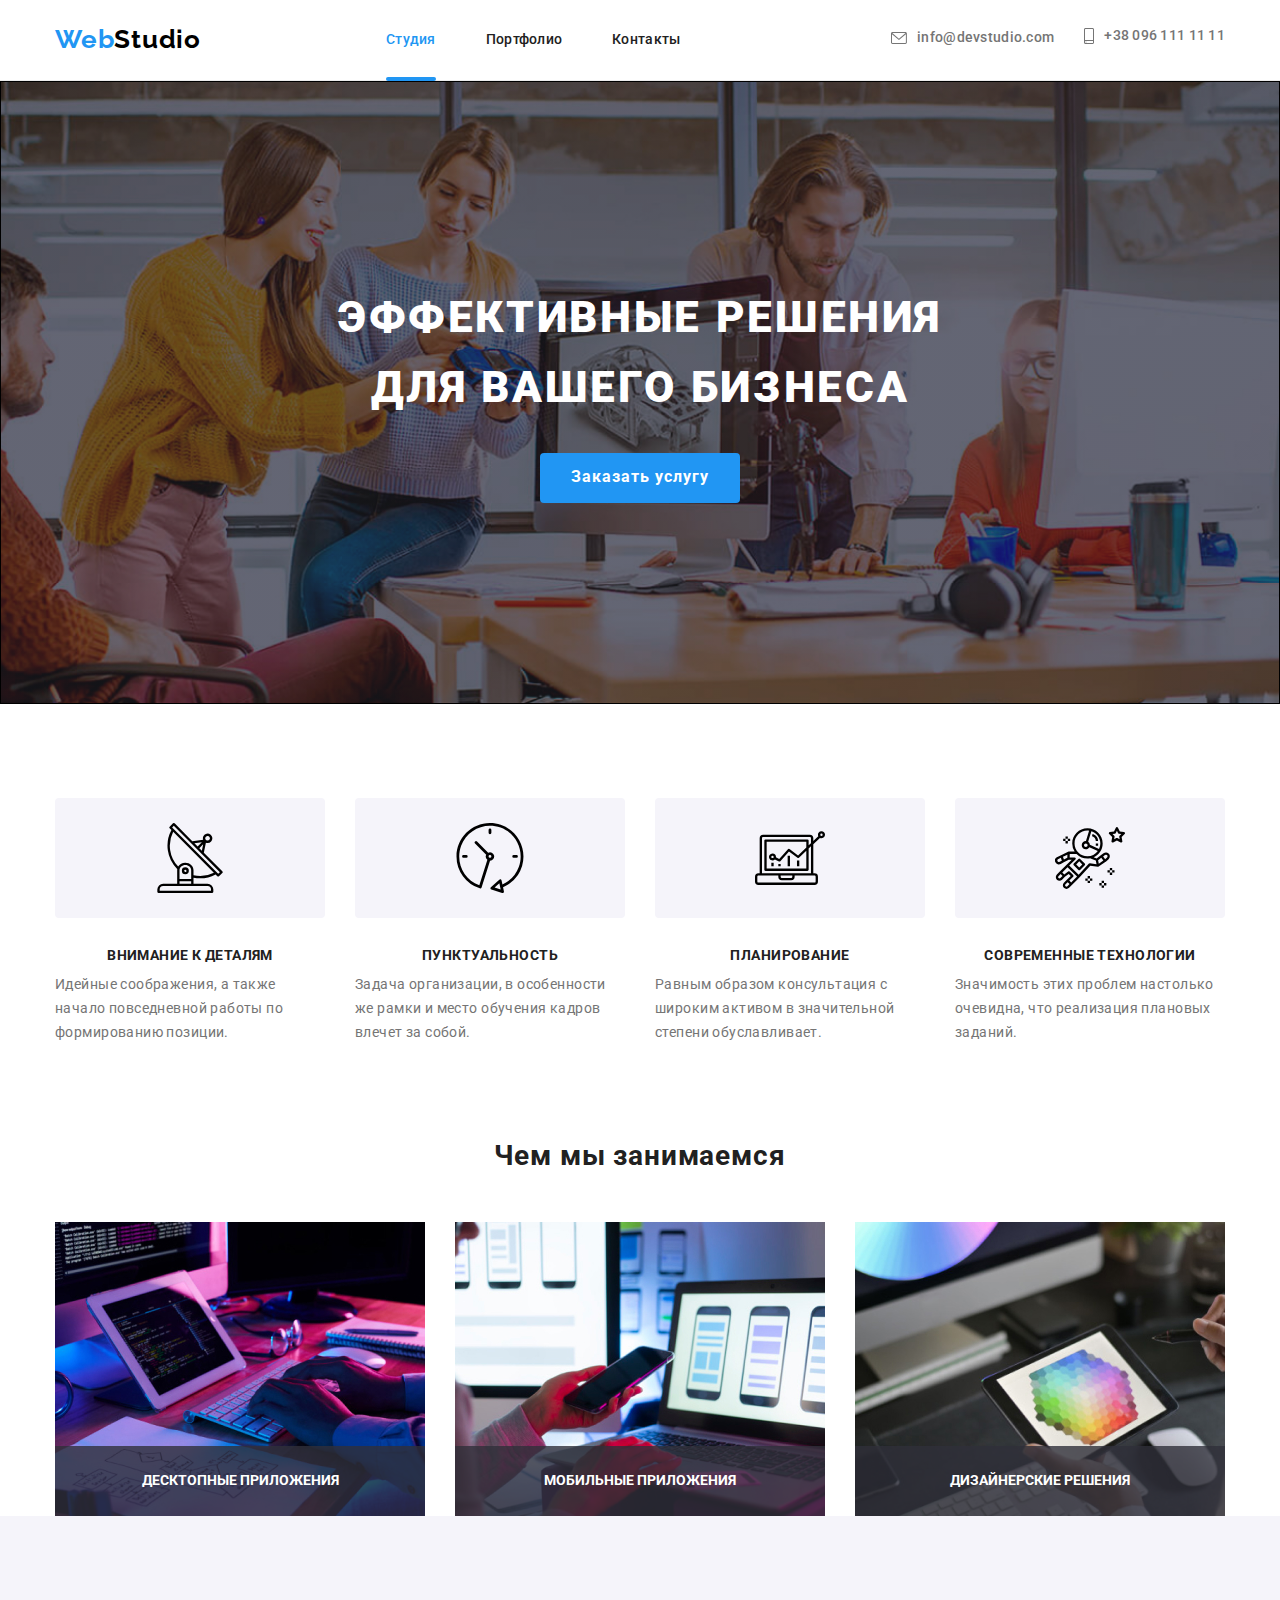
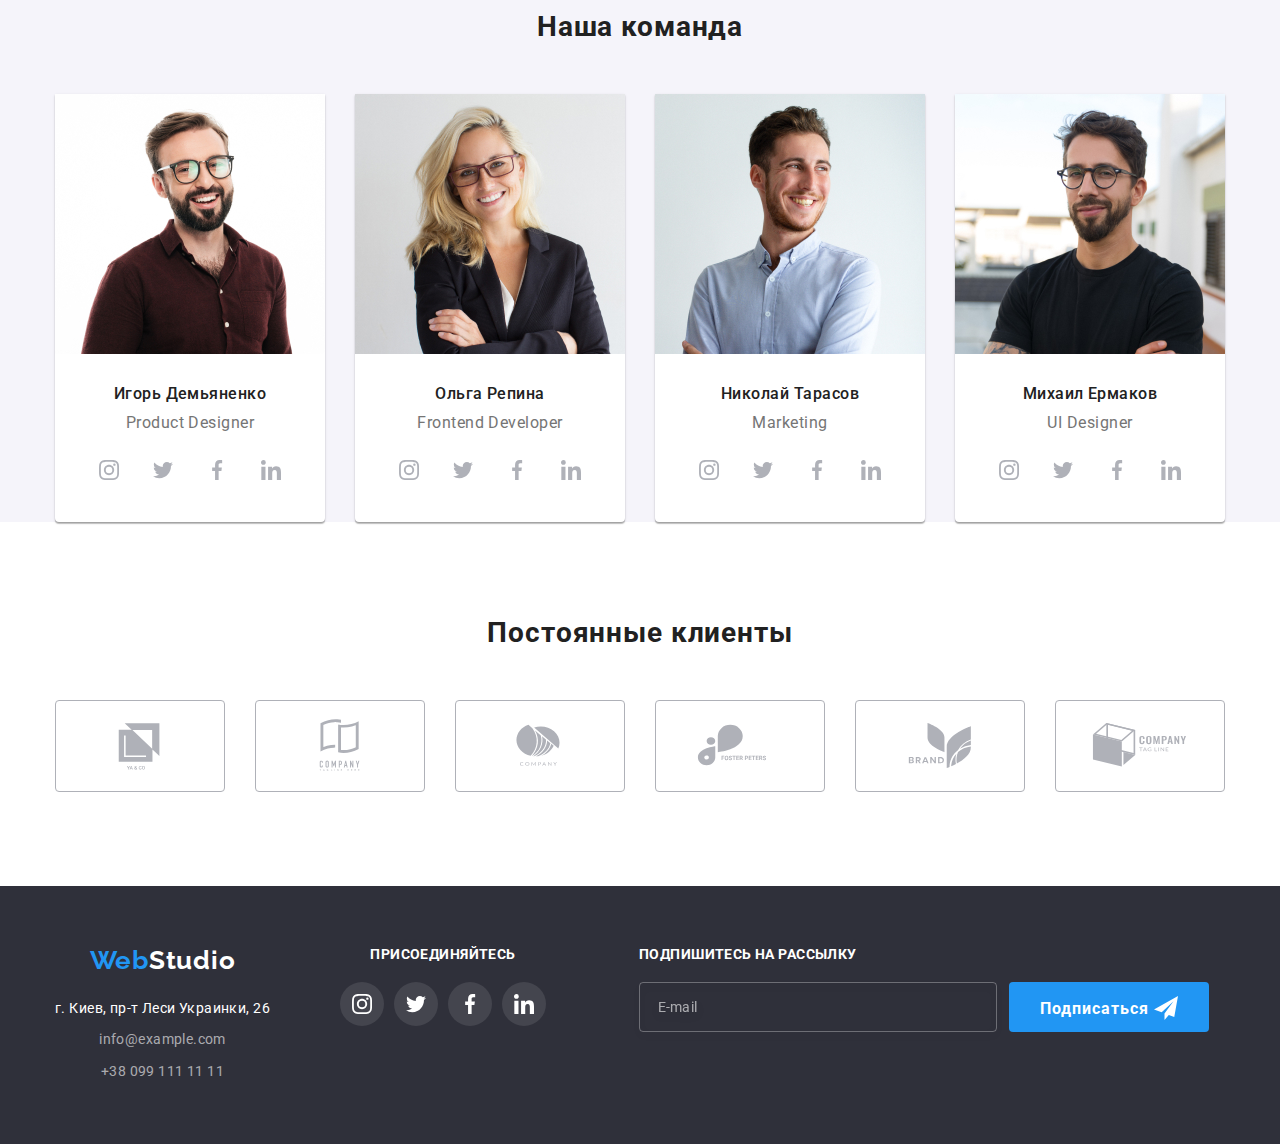
==== commit f0c9354d: "upd" ====
--- a/index.html
+++ b/index.html
@@ -125,7 +125,7 @@
                  <li class="team__item">
                     <img class="team__avatar"
                     srcset="./images/team/team1-sm.jpg 450w, ./images/team/team1-sm-2x.jpg 900w,
-                    ./images/team/team1-md.jpg w354, ./images/team/team1-md-2x.jpg 708w, ./images/team/team1-l.jpg 270w, ./images/team/team1-l-2x.jpg 540w"
+                    ./images/team/team1-md.jpg 354w, ./images/team/team1-md-2x.jpg 708w, ./images/team/team1-l.jpg 270w, ./images/team/team1-l-2x.jpg 540w"
                     sizes="(min-width: 1200px) 270px, (min-width: 768px) 354px, (max-width: 767px) 450px, 100vw"
                     src="./images/team/team1-sm.jpg"
                     alt="Игорь Демьяненко"> 
@@ -166,7 +166,7 @@
                  <li class="team__item">
                     <img 
                     class="team__avatar"
-                    srcset="./images/team/team2-sm.jpg 450w, ./images/team/team2-sm-2x.jpg 900w, ./images/team/team2-md.jpg w354, ./images/team/team2-md-2x.jpg 708w, ./images/team/team2-l.jpg 270w, ./images/team/team2-l-2x.jpg 540w"
+                    srcset="./images/team/team2-sm.jpg 450w, ./images/team/team2-sm-2x.jpg 900w, ./images/team/team2-md.jpg 354w, ./images/team/team2-md-2x.jpg 708w, ./images/team/team2-l.jpg 270w, ./images/team/team2-l-2x.jpg 540w"
                     sizes="(min-width: 1200px) 270px, (min-width: 768px) 354px, (max-width: 767px) 450px, 100vw"
                     src="./images/team/team2-sm.jpg"
                     alt="Ольга Репина">
@@ -205,7 +205,7 @@
                 </div>
                 </li>
                  <li  class="team__item"><img class="team__avatar"
-                    srcset="./images/team/team3-sm.jpg 450w, ./images/team/team3-sm-2x.jpg 900w, ./images/team/team3-md.jpg w354, ./images/team/team3-md-2x.jpg 708w, ./images/team/team3-l.jpg 270w, ./images/team/team3-l-2x.jpg 540w"
+                    srcset="./images/team/team3-sm.jpg 450w, ./images/team/team3-sm-2x.jpg 900w, ./images/team/team3-md.jpg 354w, ./images/team/team3-md-2x.jpg 708w, ./images/team/team3-l.jpg 270w, ./images/team/team3-l-2x.jpg 540w"
                     sizes="(min-width: 1200px) 270px, (min-width: 768px) 354px, (max-width: 767px) 450px, 100vw"
                     src="./images/team/team4-sm.jpg" alt="Николай Тарасов">
                  <div class="team__name"><h3 class="name">Николай Тарасов</h3>
@@ -244,7 +244,7 @@
             </li>
                  <li class="team__item"><img class="team__avatar"
                     srcset="./images/team/team4-sm.jpg 450w, ./images/team/team4-sm-2x.jpg 900w,
-                    ./images/team/team4-md.jpg w354, ./images/team/team4-md-2x.jpg 708w, ./images/team/team4-l.jpg 270w, ./images/team/team4-l-2x.jpg 540w"
+                    ./images/team/team4-md.jpg 354w, ./images/team/team4-md-2x.jpg 708w, ./images/team/team4-l.jpg 270w, ./images/team/team4-l-2x.jpg 540w"
                     sizes="(min-width: 1200px) 270px, (min-width: 768px) 354px, (max-width: 767px) 450px, 100vw"
                     src="./images/team/team1-sm.jpg" alt="Михаил Ермаков">
                  <div class="team__name"><h3 class="name">Михаил Ермаков</h3>
--- a/css/main.min.css
+++ b/css/main.min.css
@@ -1 +1 @@
-:root{--main-font: "Roboto", "sans-serif";--secondary-font: "Raleway", "sans-serif";--accent-txt-color: #2196F3;--dark-txt-cl: #212121;--grey-txt-cl: #757575;--light-txt-cl: #FFFFFF;--title-txt-cl: #000000;--bckgrnd-cl: #2F303A;--bckgrnd-btn: #188CE8;--bckgrnd-icon: #F5F4FA;--icon-cl: #afb1b8;--items: 3;--indent: 30px;--anim: 250ms cubic-bezier(0.4, 0, 0.2, 1)}.card-set{display:-webkit-box;display:-ms-flexbox;display:flex;-ms-flex-wrap:wrap;flex-wrap:wrap;gap:var(--indent)}.visually-hidden{position:absolute;white-space:nowrap;width:1px;height:1px;overflow:hidden;border:0;padding:0;clip:rect(0 0 0 0);-webkit-clip-path:inset(50%);clip-path:inset(50%);margin:-1px}.btn{background-color:var(--accent-txt-color);font-weight:700;width:200px;height:50px;font-size:16px;line-height:1.8;text-align:center;letter-spacing:.06em;color:var(--light-txt-cl);cursor:pointer;border-radius:4px;border:none;-webkit-transition:background-color var(--anim),-webkit-box-shadow var(--anim);transition:background-color var(--anim),-webkit-box-shadow var(--anim);transition:background-color var(--anim),box-shadow var(--anim);transition:background-color var(--anim),box-shadow var(--anim),-webkit-box-shadow var(--anim)}.btn:hover,.btn:focus{background-color:var(--bckgrnd-btn);width:200px;height:50px;left:700px;top:430px;border-radius:4px;-webkit-box-shadow:0px 4px 4px rgba(0,0,0,.15);box-shadow:0px 4px 4px rgba(0,0,0,.15)}.btn-port{display:inline-block;font-weight:500;font-size:16px;line-height:26px;text-align:center;letter-spacing:.03em;color:var(--dark-txt-cl);background-color:#f5f4fa;cursor:pointer;border-radius:4px;border:none;padding:6px 22px;-webkit-transition:background-color var(--anim),color var(--anim),-webkit-box-shadow var(--anim);transition:background-color var(--anim),color var(--anim),-webkit-box-shadow var(--anim);transition:background-color var(--anim),color var(--anim),box-shadow var(--anim);transition:background-color var(--anim),color var(--anim),box-shadow var(--anim),-webkit-box-shadow var(--anim)}.btn-port:hover,.btn-port:focus{background-color:var(--accent-txt-color);color:var(--light-txt-cl);-webkit-box-shadow:0px 3px 1px rgba(0,0,0,.1),0px 1px 2px rgba(0,0,0,.08),0px 2px 2px rgba(0,0,0,.12);box-shadow:0px 3px 1px rgba(0,0,0,.1),0px 1px 2px rgba(0,0,0,.08),0px 2px 2px rgba(0,0,0,.12);border-radius:4px}.btn-current{background-color:var(--accent-txt-color);color:var(--light-txt-cl);-webkit-box-shadow:0px 3px 1px rgba(0,0,0,.1),0px 1px 2px rgba(0,0,0,.08),0px 2px 2px rgba(0,0,0,.12);box-shadow:0px 3px 1px rgba(0,0,0,.1),0px 1px 2px rgba(0,0,0,.08),0px 2px 2px rgba(0,0,0,.12)}.btn__text{font-weight:700;font-size:16px;line-height:1.8;display:-webkit-box;display:-ms-flexbox;display:flex;-webkit-box-align:center;-ms-flex-align:center;align-items:center;text-align:center;color:var(--light-txt-cl);fill:var(--bckgrnd-icon);padding:10px 28px;gap:10px}.btn-footer:hover,.btn-footer:focus{background-color:var(--bckgrnd-btn)}.modal-sent{display:inline-block;-webkit-box-pack:center;-ms-flex-pack:center;justify-content:center;background-color:var(--accent-txt-color);font-weight:700;width:200px;height:50px;font-size:16px;line-height:1.8;text-align:center;letter-spacing:.06em;color:var(--light-txt-cl);cursor:pointer;border-radius:4px;border:none;margin:auto;-webkit-box-shadow:0px 4px 4px rgba(0,0,0,.15);box-shadow:0px 4px 4px rgba(0,0,0,.15);border-radius:4px;-webkit-transition:background-color var(--anim),-webkit-box-shadow var(--anim);transition:background-color var(--anim),-webkit-box-shadow var(--anim);transition:background-color var(--anim),box-shadow var(--anim);transition:background-color var(--anim),box-shadow var(--anim),-webkit-box-shadow var(--anim)}.modal-sent:hover,.modal-sent:focus{background-color:var(--bckgrnd-btn);-webkit-box-shadow:0px 4px 4px rgba(0,0,0,.15);box-shadow:0px 4px 4px rgba(0,0,0,.15);border-radius:4px}.modal-close-btn{position:absolute;top:0;right:0;border-radius:50%;display:-webkit-box;display:-ms-flexbox;display:flex;-webkit-box-align:center;-ms-flex-align:center;align-items:center;-webkit-box-pack:center;-ms-flex-pack:center;justify-content:center;background-color:var(--light-txt-cl);width:30px;height:30px;padding:0;border:1px solid rgba(0,0,0,.1);cursor:pointer;margin:8px;-webkit-transition:fill var(--anim);transition:fill var(--anim)}.modal-close-btn:hover,.modal-close-btn:focus+svg{fill:var(--accent-txt-color);cursor:pointer}.portfolio-list{display:-webkit-box;display:-ms-flexbox;display:flex;-ms-flex-wrap:wrap;flex-wrap:wrap;-webkit-box-pack:start;-ms-flex-pack:start;justify-content:flex-start;gap:8px;margin-bottom:50px}@media screen and (min-width: 768px){.portfolio-list{-ms-flex-wrap:wrap;flex-wrap:wrap;-webkit-box-pack:center;-ms-flex-pack:center;justify-content:center}}.subscribe__icon{-webkit-transform:translateY(25%);transform:translateY(25%);fill:var(--light-txt-cl)}.team__socials-list{display:-webkit-box;display:-ms-flexbox;display:flex;-webkit-box-pack:center;-ms-flex-pack:center;justify-content:center;gap:10px}.team__socials-link{-webkit-box-align:center;-ms-flex-align:center;align-items:center;-webkit-box-pack:center;-ms-flex-pack:center;justify-content:center;width:44px;height:44px;border-radius:50%;display:-webkit-box;display:-ms-flexbox;display:flex;fill:var(--icon-cl);cursor:pointer;-webkit-transition:fill var(--anim),background-color var(--anim);transition:fill var(--anim),background-color var(--anim)}.team__socials-item:hover .team__socials-link,.team__socials-item:focus .team__socials-link{fill:var(--light-txt-cl);background-color:var(--accent-txt-color)}.footer__social-link{-webkit-box-align:center;-ms-flex-align:center;align-items:center;-webkit-box-pack:center;-ms-flex-pack:center;justify-content:center;width:44px;height:44px;border-radius:50%;background-color:rgba(255,255,255,.1);display:-webkit-box;display:-ms-flexbox;display:flex;fill:var(--light-txt-cl);cursor:pointer;-webkit-transition:background-color var(--anim);transition:background-color var(--anim)}.footer__social-link:hover,.footer__social-link:focus{border-radius:50%;background-color:var(--accent-txt-color)}.footer__box{display:-webkit-box;display:-ms-flexbox;display:flex;gap:10px}.logo{font-family:var(--secondary-font);font-style:normal;font-weight:700;line-height:1.1;letter-spacing:.03em;color:var(--accent-txt-color);font-size:24px}@media screen and (min-width: 1200px){.logo{width:145px;height:31px;font-size:26px}}.logo--dark{color:var(--title-txt-cl)}.logo--light{color:var(--light-txt-cl)}.nav__logo{display:block}@media screen and (min-width: 1200px){.nav__logo{margin-right:93px}}@media screen and (max-width: 767px){.footer__logo{display:-webkit-box;display:-ms-flexbox;display:flex;-webkit-box-pack:center;-ms-flex-pack:center;justify-content:center}}.section{padding-top:60px;padding-bottom:60px}@media screen and (min-width: 1200px){.section{padding-top:94px;padding-bottom:0}}.hero__title{display:-webkit-box;display:-ms-flexbox;display:flex;margin-bottom:30px;font-size:26px;line-height:1.6;text-align:center;-webkit-box-pack:center;-ms-flex-pack:center;justify-content:center;letter-spacing:.06em;text-transform:uppercase;color:var(--light-txt-cl)}@media screen and (min-width: 1200px){.hero__title{font-weight:900}}.title::-moz-selection{background-color:var(--accent-txt-color)}.title::selection{background-color:var(--accent-txt-color)}.subtitle{margin-bottom:10px;font-weight:700;font-size:14px;line-height:1.1;letter-spacing:.03em;text-transform:uppercase;color:var(--dark-txt-cl)}@media screen and (min-width: 480px){.subtitle{display:-webkit-box;display:-ms-flexbox;display:flex;-webkit-box-pack:center;-ms-flex-pack:center;justify-content:center}}.description{font-weight:400;font-size:14px;line-height:1.7;letter-spacing:.03em;color:var(--grey-txt-cl)}.headline{margin-bottom:30px;font-weight:700;font-size:28px;line-height:1.2;text-align:center;letter-spacing:.03em;color:var(--dark-txt-cl)}@media screen and (min-width: 1200px){.headline{margin-bottom:50px}}.name{margin-bottom:10px;font-weight:500;font-size:16px;line-height:1.2;text-align:center;letter-spacing:.03em;color:var(--dark-txt-cl)}.footer__title{text-align:center;font-weight:700;font-size:14px;line-height:16px;letter-spacing:.03em;text-transform:uppercase;color:var(--light-txt-cl);margin-bottom:20px}@media screen and (min-width: 1200px){.footer__title{text-align:left}}.container{width:100%;padding-left:15px;padding-right:15px;margin-left:auto;margin-right:auto}@media screen and (min-width: 480px){.container{max-width:480px}}@media screen and (min-width: 768px){.container{max-width:768px}}@media screen and (min-width: 1200px){.container{max-width:1200px}}.header__container{display:-webkit-box;display:-ms-flexbox;display:flex;-webkit-box-align:center;-ms-flex-align:center;align-items:center;height:60px}@media screen and (min-width: 768px){.header__container{height:80px}}@media screen and (min-width: 1200px){.hero__container{height:600px}}.mobile-menu-btn{background-color:rgba(0,0,0,0);border:none;width:40px;height:40px;display:-webkit-box;display:-ms-flexbox;display:flex;-webkit-box-align:center;-ms-flex-align:center;align-items:center;-webkit-box-pack:center;-ms-flex-pack:center;justify-content:center;margin-left:auto;z-index:10;-webkit-transition:color var(--anim);transition:color var(--anim)}.mobile-menu-btn:hover,.mobile-menu-btn:focus{fill:var(--accent-txt-color)}@media screen and (min-width: 768px){.mobile-menu-btn{display:none}}.mobile-menu-btn.is-open .mobile-menu-burger{opacity:0}.mobile-menu-close{opacity:0}.mobile-menu-btn.is-open .mobile-menu-close{opacity:1}.mobile-menu{position:fixed;top:0;left:0;-webkit-transform:translateX(100%);transform:translateX(100%);-webkit-transition:-webkit-transform var(--anim);transition:-webkit-transform var(--anim);transition:transform var(--anim);transition:transform var(--anim), -webkit-transform var(--anim);width:100vw;height:100vh;padding:48px 40px;display:-webkit-box;display:-ms-flexbox;display:flex;-webkit-box-orient:vertical;-webkit-box-direction:normal;-ms-flex-direction:column;flex-direction:column;background-color:var(--light-txt-cl)}@media screen and (min-width: 768px){.mobile-menu{display:none}}.mobile-menu.is-open{-webkit-transform:translateX(0);transform:translateX(0)}.mobile-menu-nav{margin-bottom:auto;font-weight:500;font-size:40px;line-height:47px;letter-spacing:.02em;color:var(--dark-txt-cl)}.mobile-menu-nav-item:not(:last-child){margin-bottom:32px}.mobile-menu-contacts{margin-bottom:64px;font-weight:500;font-size:24px;line-height:28px;letter-spacing:.02em;color:var(--grey-txt-cl)}.mobile-menu-contacts-item:not(:last-child){margin-bottom:32px;font-weight:500;font-size:34px;line-height:40px;letter-spacing:.02em;color:var(--accent-txt-color)}.mobile-menu-socials{display:-webkit-box;display:-ms-flexbox;display:flex;-ms-flex-wrap:wrap;flex-wrap:wrap;-webkit-box-align:center;-ms-flex-align:center;align-items:center;gap:10px;font-weight:500;font-size:18px;line-height:22px;letter-spacing:.02em;color:var(--accent-txt-color)}.mobile-menu-socials-item:not(:last-child) .mobile-menu-socials-link{padding-right:10px;border-right:1px solid rgba(33,33,33,.2)}.link{text-decoration:none;color:currentColor}body{font-family:"Roboto","Sans";font-size:14px;line-height:1.7;text-decoration:none;color:var(--dark-txt-cl)}body.no-scroll{overflow:hidden}img{display:block;max-width:100%;height:auto}h1,h2,h3,p{margin:0}li{text-decoration:none;list-style:none;margin:0;padding:0}ul{padding:0;margin:0}a{text-decoration:none}.benefits__icon-box{display:-webkit-box;display:-ms-flexbox;display:flex;-webkit-box-pack:center;-ms-flex-pack:center;justify-content:center;-webkit-box-align:center;-ms-flex-align:center;align-items:center;background-color:var(--bckgrnd-icon);border-radius:4px;margin-bottom:30px;height:120px}@media screen and (min-width: 480px){.benefits__icon-box{width:450px}}@media screen and (min-width: 768px){.benefits__icon-box{width:354px}}@media screen and (min-width: 1200px){.benefits__icon-box{width:270px}}.benefits__list{display:-webkit-box;display:-ms-flexbox;display:flex;-ms-flex-wrap:wrap;flex-wrap:wrap;gap:30px}.benefits__item{-ms-flex-preferred-size:270px;flex-basis:270px}.header{border-bottom:1px solid #ececec}.nav{display:-webkit-box;display:-ms-flexbox;display:flex;-webkit-box-align:center;-ms-flex-align:center;align-items:center}@media screen and (min-width: 768px){.nav{margin-left:auto;margin-right:auto}}@media screen and (min-width: 1200px){.nav{margin-left:93px}}@media screen and (max-width: 767px){.nav__list{display:none}}@media screen and (min-width: 768px){.nav__list{display:-webkit-box;display:-ms-flexbox;display:flex;gap:50px}}.nav__link{display:block;padding-top:32px;padding-bottom:32px;text-decoration:none;list-style:none;font-weight:500;font-size:14px;line-height:1.1;letter-spacing:.02em;color:var(--dark-txt-cl);-webkit-transition:color var(--anim);transition:color var(--anim)}.header-link:hover,.header-link:focus{color:var(--accent-txt-color)}.nav__contacts-group{display:none}@media screen and (min-width: 768px){.nav__contacts-group{display:block}}@media screen and (min-width: 1200px){.nav__contacts-group{display:-webkit-box;display:-ms-flexbox;display:flex;gap:30px}}.nav__contacts{display:-webkit-inline-box;display:-ms-inline-flexbox;display:inline-flex;-webkit-box-align:center;-ms-flex-align:center;align-items:center;font-weight:500;font-size:14px;line-height:1.1;letter-spacing:.02em;color:var(--grey-txt-cl);fill:var(--grey-txt-cl);-webkit-transition:color var(--anim),fill var(--anim);transition:color var(--anim),fill var(--anim)}@media screen and (min-width: 768px){.nav__contacts{font-size:12px}}@media screen and (min-width: 1200px){.nav__contacts{font-size:14px}}.nav__contacts .icons{margin-right:10px}.nav__contacts:hover,.nav__contactsfocus{fill:var(--accent-txt-color);font-weight:500;font-size:14px;line-height:1.1;letter-spacing:.02em;color:var(--accent-txt-color)}@media screen and (min-width: 768px)and (max-width: 1199px){.nav__contacts:first-child{margin-bottom:10px}}.current-link{position:relative;color:var(--accent-txt-color)}@media screen and (min-width: 768px){.current-link::after{content:"";position:absolute;bottom:-1px;left:0;width:100%;height:4px;display:inline-block;margin-right:10px;background-color:var(--accent-txt-color);border-radius:2px}}.hero{max-width:1600px;max-height:600px;background-repeat:no-repeat;background-size:cover;margin:0 auto;background-position:center;text-align:center;padding-top:118px;padding-bottom:118px;background-color:var(--bckgrnd-cl);border:1px solid #000;background-image:-webkit-gradient(linear, left top, left bottom, from(rgba(47, 48, 58, 0.4)), to(rgba(47, 48, 58, 0.4))),url(../images/hero/hero-sm.jpg);background-image:linear-gradient(rgba(47, 48, 58, 0.4), rgba(47, 48, 58, 0.4)),url(../images/hero/hero-sm.jpg)}@media(min-device-pixel-ratio: 2),(-wekit-min-device-pixel-ratio: 2),(-webkit-min-device-pixel-ratio: 2),(min-resolution: 192dpi),(min-resolution: 2dppx){.hero{background-image:-webkit-gradient(linear, left top, left bottom, from(rgba(47, 48, 58, 0.4)), to(rgba(47, 48, 58, 0.4))),url(../images/hero/hero-sm-2x.jpg);background-image:linear-gradient(rgba(47, 48, 58, 0.4), rgba(47, 48, 58, 0.4)),url(../images/hero/hero-sm-2x.jpg)}}@media screen and (min-width: 768px)and (max-width: 1199px){.hero{background-image:-webkit-gradient(linear, left top, left bottom, from(rgba(47, 48, 58, 0.4)), to(rgba(47, 48, 58, 0.4))),url(../images/hero/hero-md.jpg);background-image:linear-gradient(rgba(47, 48, 58, 0.4), rgba(47, 48, 58, 0.4)),url(../images/hero/hero-md.jpg)}}@media screen and (min-width: 768px)and (max-width: 1199px)and (min-device-pixel-ratio: 2),screen and (min-width: 768px)and (max-width: 1199px)and (-wekit-min-device-pixel-ratio: 2),screen and (min-width: 768px)and (max-width: 1199px)and (-webkit-min-device-pixel-ratio: 2),screen and (min-width: 768px)and (max-width: 1199px)and (min-resolution: 192dpi),screen and (min-width: 768px)and (max-width: 1199px)and (min-resolution: 2dppx){.hero{background-image:-webkit-gradient(linear, left top, left bottom, from(rgba(47, 48, 58, 0.4)), to(rgba(47, 48, 58, 0.4))),url(../images/hero/hero-md-2x.jpg);background-image:linear-gradient(rgba(47, 48, 58, 0.4), rgba(47, 48, 58, 0.4)),url(../images/hero/hero-md-2x.jpg)}}@media screen and (min-width: 1200px){.hero{background-image:-webkit-gradient(linear, left top, left bottom, from(rgba(47, 48, 58, 0.4)), to(rgba(47, 48, 58, 0.4))),url(../images/hero/hero-l.jpg);background-image:linear-gradient(rgba(47, 48, 58, 0.4), rgba(47, 48, 58, 0.4)),url(../images/hero/hero-l.jpg);padding-top:200px;padding-bottom:200px}}@media screen and (min-width: 1200px)and (min-device-pixel-ratio: 2),screen and (min-width: 1200px)and (-wekit-min-device-pixel-ratio: 2),screen and (min-width: 1200px)and (-webkit-min-device-pixel-ratio: 2),screen and (min-width: 1200px)and (min-resolution: 192dpi),screen and (min-width: 1200px)and (min-resolution: 2dppx){.hero{background-image:-webkit-gradient(linear, left top, left bottom, from(rgba(47, 48, 58, 0.4)), to(rgba(47, 48, 58, 0.4))),url(../images/hero/hero-l-2x.jpg);background-image:linear-gradient(rgba(47, 48, 58, 0.4), rgba(47, 48, 58, 0.4)),url(../images/hero/hero-l-2x.jpg);padding-top:200px;padding-bottom:200px}}.team{background-color:#f5f4fa}.team__list{display:-webkit-box;display:-ms-flexbox;display:flex;-webkit-box-pack:center;-ms-flex-pack:center;justify-content:center;-webkit-box-align:center;-ms-flex-align:center;align-items:center;-ms-flex-wrap:wrap;flex-wrap:wrap;gap:30px}.team__item{background-color:var(--light-txt-cl);-webkit-box-shadow:0px 1px 3px rgba(0,0,0,.12),0px 1px 1px rgba(0,0,0,.14),0px 2px 1px rgba(0,0,0,.2);box-shadow:0px 1px 3px rgba(0,0,0,.12),0px 1px 1px rgba(0,0,0,.14),0px 2px 1px rgba(0,0,0,.2);border-radius:0px 0px 4px 4px}.team__name{padding-top:30px;padding-bottom:30px}.team__description{font-weight:400;font-size:16px;line-height:1.2;text-align:center;letter-spacing:.03em;color:var(--grey-txt-cl);margin-bottom:16px}@media screen and (max-width: 1199px){.work{display:none}}.work__list{display:-webkit-box;display:-ms-flexbox;display:flex;gap:30px}.work__item{display:-webkit-box;display:-ms-flexbox;display:flex;position:relative;width:100%;height:auto;-webkit-box-align:center;-ms-flex-align:center;align-items:center;-webkit-box-pack:center;-ms-flex-pack:center;justify-content:center}.work__desc{display:-webkit-box;display:-ms-flexbox;display:flex;position:absolute;bottom:0;width:100%;height:70px;-webkit-box-pack:center;-ms-flex-pack:center;justify-content:center;-webkit-box-align:center;-ms-flex-align:center;align-items:center;font-weight:700;line-height:1.14;text-transform:uppercase;background-color:rgba(47,48,58,.8);color:var(--light-txt-cl)}.footer{background-color:#2f303a;text-decoration:none;padding:60px}@media screen and (min-width: 1200px){.footer{padding:60px 0 60px 0}}.contacts{margin-top:20px;font-style:normal;font-size:14px;line-height:1.7;letter-spacing:.03em;color:var(--light-txt-cl)}.footer__contacts-item{font-style:normal;font-size:14px;line-height:1.7;letter-spacing:.03em;color:rgba(255,255,255,.6);-webkit-transition:color var(--anim);transition:color var(--anim)}.footer__contacts-item:hover,.footer__contacts-item:focus{color:var(--accent-txt-color)}@media screen and (max-width: 767px){.footer__contacts-item{display:-webkit-box;display:-ms-flexbox;display:flex;-webkit-box-pack:center;-ms-flex-pack:center;justify-content:center}}.footer__adress:not(:last-child){margin-bottom:8px}.footer__container{display:-webkit-box;display:-ms-flexbox;display:flex}@media screen and (max-width: 767px){.footer__container{-webkit-box-orient:vertical;-webkit-box-direction:normal;-ms-flex-direction:column;flex-direction:column;-webkit-box-align:center;-ms-flex-align:center;align-items:center;gap:60px}}@media screen and (min-width: 768px){.footer__container{display:-webkit-box;display:-ms-flexbox;display:flex;-ms-flex-wrap:wrap;flex-wrap:wrap}}@media screen and (min-width: 1200px){.footer__container{-ms-flex-wrap:nowrap;flex-wrap:nowrap}}.footer__join{display:-webkit-box;display:-ms-flexbox;display:flex;-webkit-box-orient:vertical;-webkit-box-direction:normal;-ms-flex-direction:column;flex-direction:column;-webkit-box-align:center;-ms-flex-align:center;align-items:center;-ms-flex-wrap:wrap;flex-wrap:wrap}@media screen and (min-width: 768px)and (max-width: 1199px){.subscribe{margin-top:60px}}@media screen and (min-width: 1200px){.subscribe{margin-left:93px}}.subscription{margin-bottom:20px}.subscribe__field{width:450px;height:50px;background-color:rgba(0,0,0,0);border:1px solid rgba(255,255,255,.3);-webkit-filter:drop-shadow(0px 4px 4px rgba(0, 0, 0, 0.15));filter:drop-shadow(0px 4px 4px rgba(0, 0, 0, 0.15));border-radius:4px}@media screen and (min-width: 1200px){.subscribe__field{width:358px}}.subscribe__field::-webkit-input-placeholder{font-weight:400;font-size:14px;line-height:16px;letter-spacing:.01em;color:rgba(255,255,255,.6);padding:15px 16px}.subscribe__field::-moz-placeholder{font-weight:400;font-size:14px;line-height:16px;letter-spacing:.01em;color:rgba(255,255,255,.6);padding:15px 16px}.subscribe__field:-ms-input-placeholder{font-weight:400;font-size:14px;line-height:16px;letter-spacing:.01em;color:rgba(255,255,255,.6);padding:15px 16px}.subscribe__field::-ms-input-placeholder{font-weight:400;font-size:14px;line-height:16px;letter-spacing:.01em;color:rgba(255,255,255,.6);padding:15px 16px}.subscribe__field::placeholder{font-weight:400;font-size:14px;line-height:16px;letter-spacing:.01em;color:rgba(255,255,255,.6);padding:15px 16px}@media screen and (min-width: 1200px){.subscribe__field::-webkit-input-placeholder{font-size:14px}.subscribe__field::-moz-placeholder{font-size:14px}.subscribe__field:-ms-input-placeholder{font-size:14px}.subscribe__field::-ms-input-placeholder{font-size:14px}.subscribe__field::placeholder{font-size:14px}}@media screen and (max-width: 1199px){.subscribe__email{display:-webkit-box;display:-ms-flexbox;display:flex;-ms-flex-wrap:wrap;flex-wrap:wrap;-webkit-box-pack:center;-ms-flex-pack:center;justify-content:center}}@media screen and (min-width: 1200px){.subscribe__email{display:-webkit-box;display:-ms-flexbox;display:flex;gap:12px}}@media screen and (min-width: 768px){.footer__main{margin-right:165px;text-align:center}}@media screen and (min-width: 1200px){.footer__main{margin-right:70px}}.backdrop{position:fixed;top:0;left:0;width:100%;height:100%;background:rgba(0,0,0,.2);opacity:1;visibility:visible;pointer-events:initial;-webkit-transition:opacity var(--anim),visability var(--anim);transition:opacity var(--anim),visability var(--anim)}.modal{position:absolute;top:50%;left:50%;-webkit-transform:translate(-50%, -50%);transform:translate(-50%, -50%);z-index:1000;background-color:var(--light-txt-cl);border-radius:4px;-webkit-box-shadow:0px 1px 3px rgba(0,0,0,.12),0px 1px 1px rgba(0,0,0,.14),0px 2px 1px rgba(0,0,0,.2);box-shadow:0px 1px 3px rgba(0,0,0,.12),0px 1px 1px rgba(0,0,0,.14),0px 2px 1px rgba(0,0,0,.2);padding:40px}@media screen and (min-width: 480px){.modal{min-width:450px;min-height:609px}}@media screen and (min-width: 1200px){.modal{min-width:528px;min-height:581px}}.backdrop.is-hidden{opacity:0;visibility:hidden;pointer-events:none}.contact-form{display:-webkit-box;display:-ms-flexbox;display:flex;-webkit-box-orient:vertical;-webkit-box-direction:normal;-ms-flex-direction:column;flex-direction:column;gap:10px;font-size:12px;line-height:1.1666666667}.form-checkbox{display:-webkit-box;display:-ms-flexbox;display:flex;-webkit-box-align:center;-ms-flex-align:center;align-items:center;-webkit-box-pack:center;-ms-flex-pack:center;justify-content:center;gap:7px;margin-bottom:20px}.form-checkbox-agreement{font-weight:400;font-size:14px;line-height:1.7;letter-spacing:.03em;color:var(--grey-txt-cl);-webkit-user-select:none;-moz-user-select:none;-ms-user-select:none;user-select:none}@media screen and (min-width: 480px){.form-checkbox-agreement{font-size:12px;line-height:1.2}}.terms{color:var(--accent-txt-color);text-decoration:underline}.form-checkbox-custom{display:-webkit-inline-box;display:-ms-inline-flexbox;display:inline-flex;-webkit-box-align:center;-ms-flex-align:center;align-items:center;-webkit-box-pack:center;-ms-flex-pack:center;justify-content:center;width:16px;height:15px;outline:2px solid var(--dark-txt-cl);border-radius:2px;outline-offset:-2px;-webkit-transition:outline-color var(--anim),background-color var(--anim);transition:outline-color var(--anim),background-color var(--anim)}.form-checkbox-icon{fill:var(--light-txt-cl)}.form-checkbox-input:checked+.form-checkbox-custom{background-color:var(--accent-txt-color);outline:2px solid var(--accent-txt-color)}.contact-form-field{display:block;position:relative;margin-top:4px;color:var(--grey-txt-cl)}.contact-form-icon{position:absolute;top:50%;left:12px;-webkit-transform:translateY(-50%);transform:translateY(-50%)}.call-back{display:block;font-weight:700;font-size:20px;line-height:23px;text-align:center;letter-spacing:.03em;color:var(--dark-txt-cl);margin-bottom:12px}.contact-input{width:100%;height:40px;border:1px solid rgba(33,33,33,.2);border-radius:4px;padding-left:42px;-webkit-transition:fill var(--anim),outline var(--anim),border-color var(--anim),border-radius var(--anim);transition:fill var(--anim),outline var(--anim),border-color var(--anim),border-radius var(--anim)}.contact-input:focus,.contact-input:focus+.contact-form-icon,.contact-input:hover,.contact-input:hover+.contact-form-icon,.contact-input:focus-within{fill:var(--accent-txt-color);outline:none;border-color:var(--accent-txt-color);border-radius:4px}.contact-form-field:focus,.contact-form-field:hover{border-color:var(--accent-txt-color);border-radius:4px;fill:var(--accent-txt-color)}.comment{width:100%;height:120px;resize:none;padding:12px 16px}::-webkit-input-placeholder{font-weight:400;font-size:14px;line-height:16px;letter-spacing:.01em;color:rgba(117,117,117,.5)}::-moz-placeholder{font-weight:400;font-size:14px;line-height:16px;letter-spacing:.01em;color:rgba(117,117,117,.5)}:-ms-input-placeholder{font-weight:400;font-size:14px;line-height:16px;letter-spacing:.01em;color:rgba(117,117,117,.5)}::-ms-input-placeholder{font-weight:400;font-size:14px;line-height:16px;letter-spacing:.01em;color:rgba(117,117,117,.5)}::placeholder{font-weight:400;font-size:14px;line-height:16px;letter-spacing:.01em;color:rgba(117,117,117,.5)}.contact-text{font-weight:400;font-size:12px;line-height:14px;letter-spacing:.01em;color:var(--grey-txt-cl)}.clients{padding:60px 0}@media screen and (min-width: 1200px){.clients{padding:94px 0}}.clients__list{display:-webkit-box;display:-ms-flexbox;display:flex;gap:30px;-ms-flex-wrap:wrap;flex-wrap:wrap}.clients__item{display:-webkit-box;display:-ms-flexbox;display:flex;-webkit-box-pack:center;-ms-flex-pack:center;justify-content:center;-webkit-box-align:center;-ms-flex-align:center;align-items:center;width:210px;height:92px;border-radius:4px;fill:var(--icon-cl);border:1px solid var(--icon-cl);padding:0;-webkit-transition:fill var(--anim),border var(--anim);transition:fill var(--anim),border var(--anim)}@media screen and (min-width: 768px){.clients__item{width:226px}}@media screen and (min-width: 1200px){.clients__item{width:170px}}.clients__item:hover,.clients__item:focus{fill:var(--accent-txt-color);border:1px solid var(--accent-txt-color);cursor:pointer}.port-ex{display:-webkit-box;display:-ms-flexbox;display:flex;gap:30px;-ms-flex-wrap:wrap;flex-wrap:wrap;margin:calc(-1*var(--indent)/2)}.title-desc{width:100%;padding:20px 24px}.port-ex-item{display:-webkit-box;display:-ms-flexbox;display:flex;-ms-flex-wrap:wrap;flex-wrap:wrap;-webkit-box-pack:center;-ms-flex-pack:center;justify-content:center;border-left:1px solid #eee;border-right:1px solid #eee;border-bottom:1px solid #eee;-webkit-transition:-webkit-box-shadow var(--anim);transition:-webkit-box-shadow var(--anim);transition:box-shadow var(--anim);transition:box-shadow var(--anim), -webkit-box-shadow var(--anim)}@media screen and (min-width: 1200px){.port-ex-item{-ms-flex-preferred-size:calc((100% - var(--indent)*var(--items))/var(--items));flex-basis:calc((100% - var(--indent)*var(--items))/var(--items));margin:calc(var(--indent)/2)}}.port-ex-item:hover,.port-ex-item:focus{-webkit-box-shadow:0px 1px 1px rgba(0,0,0,.12),0px 4px 4px rgba(0,0,0,.06),1px 4px 6px rgba(0,0,0,.16);box-shadow:0px 1px 1px rgba(0,0,0,.12),0px 4px 4px rgba(0,0,0,.06),1px 4px 6px rgba(0,0,0,.16);cursor:pointer}.port-ex-item:hover .port-overlay{-webkit-transform:translateY(0);transform:translateY(0)}.mini-title-port{margin-bottom:4px;font-weight:700;font-size:18px;line-height:2;letter-spacing:.06em}.port-overlay{position:absolute;top:0;left:0;-webkit-transform:translateY(101%);transform:translateY(101%);width:100%;height:100%;display:-webkit-box;display:-ms-flexbox;display:flex;-webkit-box-align:center;-ms-flex-align:center;align-items:center;-webkit-box-pack:center;-ms-flex-pack:center;justify-content:center;background-color:rgba(33,150,243,.9);padding:63px 24px;-webkit-transition:-webkit-transform var(--anim);transition:-webkit-transform var(--anim);transition:transform var(--anim);transition:transform var(--anim), -webkit-transform var(--anim)}.port-desc{font-weight:400;font-size:18px;line-height:28px;letter-spacing:.03em;color:var(--light-txt-cl)}.port-card{position:relative;overflow:hidden}.cards__link{color:currentColor}/*# sourceMappingURL=main.min.css.map */+:root{--main-font: "Roboto", "sans-serif";--secondary-font: "Raleway", "sans-serif";--accent-txt-color: #2196F3;--dark-txt-cl: #212121;--grey-txt-cl: #757575;--light-txt-cl: #FFFFFF;--title-txt-cl: #000000;--bckgrnd-cl: #2F303A;--bckgrnd-btn: #188CE8;--bckgrnd-icon: #F5F4FA;--icon-cl: #afb1b8;--items: 3;--indent: 30px;--anim: 250ms cubic-bezier(0.4, 0, 0.2, 1)}.card-set{display:-webkit-box;display:-ms-flexbox;display:flex;-ms-flex-wrap:wrap;flex-wrap:wrap;gap:var(--indent)}.visually-hidden{position:absolute;white-space:nowrap;width:1px;height:1px;overflow:hidden;border:0;padding:0;clip:rect(0 0 0 0);-webkit-clip-path:inset(50%);clip-path:inset(50%);margin:-1px}.btn{background-color:var(--accent-txt-color);font-weight:700;width:200px;height:50px;font-size:16px;line-height:1.8;text-align:center;letter-spacing:.06em;color:var(--light-txt-cl);cursor:pointer;border-radius:4px;border:none;-webkit-transition:background-color var(--anim),-webkit-box-shadow var(--anim);transition:background-color var(--anim),-webkit-box-shadow var(--anim);transition:background-color var(--anim),box-shadow var(--anim);transition:background-color var(--anim),box-shadow var(--anim),-webkit-box-shadow var(--anim)}.btn:hover,.btn:focus{background-color:var(--bckgrnd-btn);width:200px;height:50px;left:700px;top:430px;border-radius:4px;-webkit-box-shadow:0px 4px 4px rgba(0,0,0,.15);box-shadow:0px 4px 4px rgba(0,0,0,.15)}.btn-port{display:inline-block;font-weight:500;font-size:16px;line-height:26px;text-align:center;letter-spacing:.03em;color:var(--dark-txt-cl);background-color:#f5f4fa;cursor:pointer;border-radius:4px;border:none;padding:6px 22px;-webkit-transition:background-color var(--anim),color var(--anim),-webkit-box-shadow var(--anim);transition:background-color var(--anim),color var(--anim),-webkit-box-shadow var(--anim);transition:background-color var(--anim),color var(--anim),box-shadow var(--anim);transition:background-color var(--anim),color var(--anim),box-shadow var(--anim),-webkit-box-shadow var(--anim)}.btn-port:hover,.btn-port:focus{background-color:var(--accent-txt-color);color:var(--light-txt-cl);-webkit-box-shadow:0px 3px 1px rgba(0,0,0,.1),0px 1px 2px rgba(0,0,0,.08),0px 2px 2px rgba(0,0,0,.12);box-shadow:0px 3px 1px rgba(0,0,0,.1),0px 1px 2px rgba(0,0,0,.08),0px 2px 2px rgba(0,0,0,.12);border-radius:4px}.btn-current{background-color:var(--accent-txt-color);color:var(--light-txt-cl);-webkit-box-shadow:0px 3px 1px rgba(0,0,0,.1),0px 1px 2px rgba(0,0,0,.08),0px 2px 2px rgba(0,0,0,.12);box-shadow:0px 3px 1px rgba(0,0,0,.1),0px 1px 2px rgba(0,0,0,.08),0px 2px 2px rgba(0,0,0,.12)}.btn__text{font-weight:700;font-size:16px;line-height:1.8;display:-webkit-box;display:-ms-flexbox;display:flex;-webkit-box-align:center;-ms-flex-align:center;align-items:center;text-align:center;color:var(--light-txt-cl);fill:var(--bckgrnd-icon);padding:10px 28px;gap:10px}.btn-footer:hover,.btn-footer:focus{background-color:var(--bckgrnd-btn)}.modal-sent{display:inline-block;-webkit-box-pack:center;-ms-flex-pack:center;justify-content:center;background-color:var(--accent-txt-color);font-weight:700;width:200px;height:50px;font-size:16px;line-height:1.8;text-align:center;letter-spacing:.06em;color:var(--light-txt-cl);cursor:pointer;border-radius:4px;border:none;margin:auto;-webkit-box-shadow:0px 4px 4px rgba(0,0,0,.15);box-shadow:0px 4px 4px rgba(0,0,0,.15);border-radius:4px;-webkit-transition:background-color var(--anim),-webkit-box-shadow var(--anim);transition:background-color var(--anim),-webkit-box-shadow var(--anim);transition:background-color var(--anim),box-shadow var(--anim);transition:background-color var(--anim),box-shadow var(--anim),-webkit-box-shadow var(--anim)}.modal-sent:hover,.modal-sent:focus{background-color:var(--bckgrnd-btn);-webkit-box-shadow:0px 4px 4px rgba(0,0,0,.15);box-shadow:0px 4px 4px rgba(0,0,0,.15);border-radius:4px}.modal-close-btn{position:absolute;top:0;right:0;border-radius:50%;display:-webkit-box;display:-ms-flexbox;display:flex;-webkit-box-align:center;-ms-flex-align:center;align-items:center;-webkit-box-pack:center;-ms-flex-pack:center;justify-content:center;background-color:var(--light-txt-cl);width:30px;height:30px;padding:0;border:1px solid rgba(0,0,0,.1);cursor:pointer;margin:8px;-webkit-transition:fill var(--anim);transition:fill var(--anim)}.modal-close-btn:hover,.modal-close-btn:focus+svg{fill:var(--accent-txt-color);cursor:pointer}.portfolio-list{display:-webkit-box;display:-ms-flexbox;display:flex;-ms-flex-wrap:wrap;flex-wrap:wrap;-webkit-box-pack:start;-ms-flex-pack:start;justify-content:flex-start;gap:8px;margin-bottom:50px}@media screen and (min-width: 768px){.portfolio-list{-ms-flex-wrap:wrap;flex-wrap:wrap;-webkit-box-pack:center;-ms-flex-pack:center;justify-content:center}}.subscribe__icon{-webkit-transform:translateY(25%);transform:translateY(25%);fill:var(--light-txt-cl)}.team__socials-list{display:-webkit-box;display:-ms-flexbox;display:flex;-webkit-box-pack:center;-ms-flex-pack:center;justify-content:center;gap:10px}.team__socials-link{-webkit-box-align:center;-ms-flex-align:center;align-items:center;-webkit-box-pack:center;-ms-flex-pack:center;justify-content:center;width:44px;height:44px;border-radius:50%;display:-webkit-box;display:-ms-flexbox;display:flex;fill:var(--icon-cl);cursor:pointer;-webkit-transition:fill var(--anim),background-color var(--anim);transition:fill var(--anim),background-color var(--anim)}.team__socials-item:hover .team__socials-link,.team__socials-item:focus .team__socials-link{fill:var(--light-txt-cl);background-color:var(--accent-txt-color)}.footer__social-link{-webkit-box-align:center;-ms-flex-align:center;align-items:center;-webkit-box-pack:center;-ms-flex-pack:center;justify-content:center;width:44px;height:44px;border-radius:50%;background-color:rgba(255,255,255,.1);display:-webkit-box;display:-ms-flexbox;display:flex;fill:var(--light-txt-cl);cursor:pointer;-webkit-transition:background-color var(--anim);transition:background-color var(--anim)}.footer__social-link:hover,.footer__social-link:focus{border-radius:50%;background-color:var(--accent-txt-color)}.footer__box{display:-webkit-box;display:-ms-flexbox;display:flex;gap:10px}.logo{font-family:var(--secondary-font);font-style:normal;font-weight:700;line-height:1.1;letter-spacing:.03em;color:var(--accent-txt-color);font-size:24px}@media screen and (min-width: 1200px){.logo{width:145px;height:31px;font-size:26px}}.logo--dark{color:var(--title-txt-cl)}.logo--light{color:var(--light-txt-cl)}.nav__logo{display:block}@media screen and (min-width: 1200px){.nav__logo{margin-right:93px}}@media screen and (max-width: 767px){.footer__logo{display:-webkit-box;display:-ms-flexbox;display:flex;-webkit-box-pack:center;-ms-flex-pack:center;justify-content:center}}.section{padding-top:60px;padding-bottom:60px}@media screen and (min-width: 1200px){.section{padding-top:94px;padding-bottom:0}}.hero__title{display:-webkit-box;display:-ms-flexbox;display:flex;margin-bottom:30px;font-weight:900;font-size:26px;line-height:1.6;text-align:center;-webkit-box-pack:center;-ms-flex-pack:center;justify-content:center;letter-spacing:.06em;text-transform:uppercase;color:var(--light-txt-cl)}@media screen and (min-width: 1200px){.hero__title{font-size:44px}}.title::-moz-selection{background-color:var(--accent-txt-color)}.title::selection{background-color:var(--accent-txt-color)}.subtitle{margin-bottom:10px;font-weight:700;font-size:14px;line-height:1.1;letter-spacing:.03em;text-transform:uppercase;color:var(--dark-txt-cl)}@media screen and (min-width: 480px){.subtitle{display:-webkit-box;display:-ms-flexbox;display:flex;-webkit-box-pack:center;-ms-flex-pack:center;justify-content:center}}.description{font-weight:400;font-size:14px;line-height:1.7;letter-spacing:.03em;color:var(--grey-txt-cl)}.headline{margin-bottom:30px;font-weight:700;font-size:28px;line-height:1.2;text-align:center;letter-spacing:.03em;color:var(--dark-txt-cl)}@media screen and (min-width: 1200px){.headline{margin-bottom:50px}}.name{margin-bottom:10px;font-weight:500;font-size:16px;line-height:1.2;text-align:center;letter-spacing:.03em;color:var(--dark-txt-cl)}.footer__title{text-align:center;font-weight:700;font-size:14px;line-height:16px;letter-spacing:.03em;text-transform:uppercase;color:var(--light-txt-cl);margin-bottom:20px}@media screen and (min-width: 1200px){.footer__title{text-align:left}}.container{width:100%;padding-left:15px;padding-right:15px;margin-left:auto;margin-right:auto}@media screen and (min-width: 480px){.container{max-width:480px}}@media screen and (min-width: 768px){.container{max-width:768px}}@media screen and (min-width: 1200px){.container{max-width:1200px}}.header__container{display:-webkit-box;display:-ms-flexbox;display:flex;-webkit-box-align:center;-ms-flex-align:center;align-items:center;height:60px}@media screen and (min-width: 768px){.header__container{height:80px}}.mobile-menu-btn{background-color:rgba(0,0,0,0);border:none;width:40px;height:40px;display:-webkit-box;display:-ms-flexbox;display:flex;-webkit-box-align:center;-ms-flex-align:center;align-items:center;-webkit-box-pack:center;-ms-flex-pack:center;justify-content:center;margin-left:auto;z-index:10;-webkit-transition:color var(--anim);transition:color var(--anim)}.mobile-menu-btn:hover,.mobile-menu-btn:focus{fill:var(--accent-txt-color)}@media screen and (min-width: 768px){.mobile-menu-btn{display:none}}.mobile-menu-btn.is-open .mobile-menu-burger{opacity:0}.mobile-menu-close{opacity:0}.mobile-menu-btn.is-open .mobile-menu-close{opacity:1}.mobile-menu{position:fixed;top:0;left:0;-webkit-transform:translateX(100%);transform:translateX(100%);-webkit-transition:-webkit-transform var(--anim);transition:-webkit-transform var(--anim);transition:transform var(--anim);transition:transform var(--anim), -webkit-transform var(--anim);width:100vw;height:100vh;padding:48px 40px;display:-webkit-box;display:-ms-flexbox;display:flex;-webkit-box-orient:vertical;-webkit-box-direction:normal;-ms-flex-direction:column;flex-direction:column;background-color:var(--light-txt-cl)}@media screen and (min-width: 768px){.mobile-menu{display:none}}.mobile-menu.is-open{-webkit-transform:translateX(0);transform:translateX(0)}.mobile-menu-nav{margin-bottom:auto;font-weight:500;font-size:40px;line-height:47px;letter-spacing:.02em;color:var(--dark-txt-cl)}.mobile-menu-nav-item:not(:last-child){margin-bottom:32px}.mobile-menu-contacts{margin-bottom:64px;font-weight:500;font-size:24px;line-height:28px;letter-spacing:.02em;color:var(--grey-txt-cl)}.mobile-menu-contacts-item:not(:last-child){margin-bottom:32px;font-weight:500;font-size:34px;line-height:40px;letter-spacing:.02em;color:var(--accent-txt-color)}.mobile-menu-socials{display:-webkit-box;display:-ms-flexbox;display:flex;-ms-flex-wrap:wrap;flex-wrap:wrap;-webkit-box-align:center;-ms-flex-align:center;align-items:center;gap:10px;font-weight:500;font-size:18px;line-height:22px;letter-spacing:.02em;color:var(--accent-txt-color)}.mobile-menu-socials-item:not(:last-child) .mobile-menu-socials-link{padding-right:10px;border-right:1px solid rgba(33,33,33,.2)}.link{text-decoration:none;color:currentColor}body{font-family:"Roboto","Sans";font-size:14px;line-height:1.7;text-decoration:none;color:var(--dark-txt-cl)}body.no-scroll{overflow:hidden}img{display:block;max-width:100%;height:auto}h1,h2,h3,p{margin:0}li{text-decoration:none;list-style:none;margin:0;padding:0}ul{padding:0;margin:0}a{text-decoration:none}.benefits__icon-box{display:-webkit-box;display:-ms-flexbox;display:flex;-webkit-box-pack:center;-ms-flex-pack:center;justify-content:center;-webkit-box-align:center;-ms-flex-align:center;align-items:center;background-color:var(--bckgrnd-icon);border-radius:4px;margin-bottom:30px;height:120px}@media screen and (min-width: 480px){.benefits__icon-box{width:450px}}@media screen and (min-width: 768px){.benefits__icon-box{width:354px}}@media screen and (min-width: 1200px){.benefits__icon-box{width:270px}}.benefits__list{display:-webkit-box;display:-ms-flexbox;display:flex;-ms-flex-wrap:wrap;flex-wrap:wrap;gap:30px}.benefits__item{-ms-flex-preferred-size:270px;flex-basis:270px}.header{border-bottom:1px solid #ececec}.nav{display:-webkit-box;display:-ms-flexbox;display:flex;-webkit-box-align:center;-ms-flex-align:center;align-items:center}@media screen and (min-width: 768px){.nav{margin-left:auto;margin-right:auto}}@media screen and (min-width: 1200px){.nav{margin-left:93px}}@media screen and (max-width: 767px){.nav__list{display:none}}@media screen and (min-width: 768px){.nav__list{display:-webkit-box;display:-ms-flexbox;display:flex;gap:50px}}.nav__link{display:block;padding-top:32px;padding-bottom:32px;text-decoration:none;list-style:none;font-weight:500;font-size:14px;line-height:1.1;letter-spacing:.02em;color:var(--dark-txt-cl);-webkit-transition:color var(--anim);transition:color var(--anim)}.header-link:hover,.header-link:focus{color:var(--accent-txt-color)}.nav__contacts-group{display:none}@media screen and (min-width: 768px){.nav__contacts-group{display:block}}@media screen and (min-width: 1200px){.nav__contacts-group{display:-webkit-box;display:-ms-flexbox;display:flex;gap:30px}}.nav__contacts{display:-webkit-inline-box;display:-ms-inline-flexbox;display:inline-flex;-webkit-box-align:center;-ms-flex-align:center;align-items:center;font-weight:500;font-size:14px;line-height:1.1;letter-spacing:.02em;color:var(--grey-txt-cl);fill:var(--grey-txt-cl);-webkit-transition:color var(--anim),fill var(--anim);transition:color var(--anim),fill var(--anim)}@media screen and (min-width: 768px){.nav__contacts{font-size:12px}}@media screen and (min-width: 1200px){.nav__contacts{font-size:14px}}.nav__contacts .icons{margin-right:10px}.nav__contacts:hover,.nav__contactsfocus{fill:var(--accent-txt-color);font-weight:500;font-size:14px;line-height:1.1;letter-spacing:.02em;color:var(--accent-txt-color)}@media screen and (min-width: 768px)and (max-width: 1199px){.nav__contacts:first-child{margin-bottom:10px}}.current-link{position:relative;color:var(--accent-txt-color)}@media screen and (min-width: 768px){.current-link::after{content:"";position:absolute;bottom:-1px;left:0;width:100%;height:4px;display:inline-block;margin-right:10px;background-color:var(--accent-txt-color);border-radius:2px}}.hero{max-width:1600px;background-repeat:no-repeat;background-size:cover;margin:0 auto;background-position:center;text-align:center;padding-top:118px;padding-bottom:118px;background-color:var(--bckgrnd-cl);border:1px solid #000;background-image:-webkit-gradient(linear, left top, left bottom, from(rgba(47, 48, 58, 0.4)), to(rgba(47, 48, 58, 0.4))),url(../images/hero/hero-sm.jpg);background-image:linear-gradient(rgba(47, 48, 58, 0.4), rgba(47, 48, 58, 0.4)),url(../images/hero/hero-sm.jpg)}@media(min-device-pixel-ratio: 2),(-wekit-min-device-pixel-ratio: 2),(-webkit-min-device-pixel-ratio: 2),(min-resolution: 192dpi),(min-resolution: 2dppx){.hero{background-image:-webkit-gradient(linear, left top, left bottom, from(rgba(47, 48, 58, 0.4)), to(rgba(47, 48, 58, 0.4))),url(../images/hero/hero-sm-2x.jpg);background-image:linear-gradient(rgba(47, 48, 58, 0.4), rgba(47, 48, 58, 0.4)),url(../images/hero/hero-sm-2x.jpg)}}@media screen and (min-width: 768px){.hero{background-image:-webkit-gradient(linear, left top, left bottom, from(rgba(47, 48, 58, 0.4)), to(rgba(47, 48, 58, 0.4))),url(../images/hero/hero-md.jpg);background-image:linear-gradient(rgba(47, 48, 58, 0.4), rgba(47, 48, 58, 0.4)),url(../images/hero/hero-md.jpg)}}@media screen and (min-width: 768px)and (min-device-pixel-ratio: 2),screen and (min-width: 768px)and (-wekit-min-device-pixel-ratio: 2),screen and (min-width: 768px)and (-webkit-min-device-pixel-ratio: 2),screen and (min-width: 768px)and (min-resolution: 192dpi),screen and (min-width: 768px)and (min-resolution: 2dppx){.hero{background-image:-webkit-gradient(linear, left top, left bottom, from(rgba(47, 48, 58, 0.4)), to(rgba(47, 48, 58, 0.4))),url(../images/hero/hero-md-2x.jpg);background-image:linear-gradient(rgba(47, 48, 58, 0.4), rgba(47, 48, 58, 0.4)),url(../images/hero/hero-md-2x.jpg)}}@media screen and (min-width: 1200px){.hero{background-image:-webkit-gradient(linear, left top, left bottom, from(rgba(47, 48, 58, 0.4)), to(rgba(47, 48, 58, 0.4))),url(../images/hero/hero-l.jpg);background-image:linear-gradient(rgba(47, 48, 58, 0.4), rgba(47, 48, 58, 0.4)),url(../images/hero/hero-l.jpg);padding-top:200px;padding-bottom:200px}}@media screen and (min-width: 1200px)and (min-device-pixel-ratio: 2),screen and (min-width: 1200px)and (-wekit-min-device-pixel-ratio: 2),screen and (min-width: 1200px)and (-webkit-min-device-pixel-ratio: 2),screen and (min-width: 1200px)and (min-resolution: 192dpi),screen and (min-width: 1200px)and (min-resolution: 2dppx){.hero{background-image:-webkit-gradient(linear, left top, left bottom, from(rgba(47, 48, 58, 0.4)), to(rgba(47, 48, 58, 0.4))),url(../images/hero/hero-l-2x.jpg);background-image:linear-gradient(rgba(47, 48, 58, 0.4), rgba(47, 48, 58, 0.4)),url(../images/hero/hero-l-2x.jpg);padding-top:200px;padding-bottom:200px}}.team{background-color:#f5f4fa}.team__list{display:-webkit-box;display:-ms-flexbox;display:flex;-webkit-box-pack:center;-ms-flex-pack:center;justify-content:center;-webkit-box-align:center;-ms-flex-align:center;align-items:center;-ms-flex-wrap:wrap;flex-wrap:wrap;gap:30px}.team__item{background-color:var(--light-txt-cl);-webkit-box-shadow:0px 1px 3px rgba(0,0,0,.12),0px 1px 1px rgba(0,0,0,.14),0px 2px 1px rgba(0,0,0,.2);box-shadow:0px 1px 3px rgba(0,0,0,.12),0px 1px 1px rgba(0,0,0,.14),0px 2px 1px rgba(0,0,0,.2);border-radius:0px 0px 4px 4px}.team__name{padding-top:30px;padding-bottom:30px}.team__description{font-weight:400;font-size:16px;line-height:1.2;text-align:center;letter-spacing:.03em;color:var(--grey-txt-cl);margin-bottom:16px}@media screen and (max-width: 1199px){.work{display:none}}.work__list{display:-webkit-box;display:-ms-flexbox;display:flex;gap:30px}.work__item{display:-webkit-box;display:-ms-flexbox;display:flex;position:relative;width:100%;height:auto;-webkit-box-align:center;-ms-flex-align:center;align-items:center;-webkit-box-pack:center;-ms-flex-pack:center;justify-content:center}.work__desc{display:-webkit-box;display:-ms-flexbox;display:flex;position:absolute;bottom:0;width:100%;height:70px;-webkit-box-pack:center;-ms-flex-pack:center;justify-content:center;-webkit-box-align:center;-ms-flex-align:center;align-items:center;font-weight:700;line-height:1.14;text-transform:uppercase;background-color:rgba(47,48,58,.8);color:var(--light-txt-cl)}.footer{background-color:#2f303a;text-decoration:none;padding:60px}@media screen and (min-width: 1200px){.footer{padding:60px 0 60px 0}}.contacts{margin-top:20px;font-style:normal;font-size:14px;line-height:1.7;letter-spacing:.03em;color:var(--light-txt-cl)}.footer__contacts-item{font-style:normal;font-size:14px;line-height:1.7;letter-spacing:.03em;color:rgba(255,255,255,.6);-webkit-transition:color var(--anim);transition:color var(--anim)}.footer__contacts-item:hover,.footer__contacts-item:focus{color:var(--accent-txt-color)}@media screen and (max-width: 767px){.footer__contacts-item{display:-webkit-box;display:-ms-flexbox;display:flex;-webkit-box-pack:center;-ms-flex-pack:center;justify-content:center}}.footer__adress:not(:last-child){margin-bottom:8px}.footer__container{display:-webkit-box;display:-ms-flexbox;display:flex}@media screen and (max-width: 767px){.footer__container{-webkit-box-orient:vertical;-webkit-box-direction:normal;-ms-flex-direction:column;flex-direction:column;-webkit-box-align:center;-ms-flex-align:center;align-items:center;gap:60px}}@media screen and (min-width: 768px){.footer__container{display:-webkit-box;display:-ms-flexbox;display:flex;-ms-flex-wrap:wrap;flex-wrap:wrap}}@media screen and (min-width: 1200px){.footer__container{-ms-flex-wrap:nowrap;flex-wrap:nowrap}}.footer__join{display:-webkit-box;display:-ms-flexbox;display:flex;-webkit-box-orient:vertical;-webkit-box-direction:normal;-ms-flex-direction:column;flex-direction:column;-webkit-box-align:center;-ms-flex-align:center;align-items:center;-ms-flex-wrap:wrap;flex-wrap:wrap}@media screen and (min-width: 768px)and (max-width: 1199px){.subscribe{margin-top:60px}}@media screen and (min-width: 1200px){.subscribe{margin-left:93px}}.subscription{margin-bottom:20px}.subscribe__field{width:450px;height:50px;background-color:rgba(0,0,0,0);border:1px solid rgba(255,255,255,.3);-webkit-filter:drop-shadow(0px 4px 4px rgba(0, 0, 0, 0.15));filter:drop-shadow(0px 4px 4px rgba(0, 0, 0, 0.15));border-radius:4px}@media screen and (min-width: 1200px){.subscribe__field{width:358px}}.subscribe__field::-webkit-input-placeholder{font-weight:400;font-size:14px;line-height:16px;letter-spacing:.01em;color:rgba(255,255,255,.6);padding:15px 16px}.subscribe__field::-moz-placeholder{font-weight:400;font-size:14px;line-height:16px;letter-spacing:.01em;color:rgba(255,255,255,.6);padding:15px 16px}.subscribe__field:-ms-input-placeholder{font-weight:400;font-size:14px;line-height:16px;letter-spacing:.01em;color:rgba(255,255,255,.6);padding:15px 16px}.subscribe__field::-ms-input-placeholder{font-weight:400;font-size:14px;line-height:16px;letter-spacing:.01em;color:rgba(255,255,255,.6);padding:15px 16px}.subscribe__field::placeholder{font-weight:400;font-size:14px;line-height:16px;letter-spacing:.01em;color:rgba(255,255,255,.6);padding:15px 16px}@media screen and (min-width: 1200px){.subscribe__field::-webkit-input-placeholder{font-size:14px}.subscribe__field::-moz-placeholder{font-size:14px}.subscribe__field:-ms-input-placeholder{font-size:14px}.subscribe__field::-ms-input-placeholder{font-size:14px}.subscribe__field::placeholder{font-size:14px}}@media screen and (max-width: 1199px){.subscribe__email{display:-webkit-box;display:-ms-flexbox;display:flex;-ms-flex-wrap:wrap;flex-wrap:wrap;-webkit-box-pack:center;-ms-flex-pack:center;justify-content:center}}@media screen and (min-width: 1200px){.subscribe__email{display:-webkit-box;display:-ms-flexbox;display:flex;gap:12px}}@media screen and (min-width: 768px){.footer__main{margin-right:165px;text-align:center}}@media screen and (min-width: 1200px){.footer__main{margin-right:70px}}.backdrop{position:fixed;top:0;left:0;width:100%;height:100%;background:rgba(0,0,0,.2);opacity:1;visibility:visible;pointer-events:initial;-webkit-transition:opacity var(--anim),visability var(--anim);transition:opacity var(--anim),visability var(--anim)}.modal{position:absolute;top:50%;left:50%;-webkit-transform:translate(-50%, -50%);transform:translate(-50%, -50%);z-index:1000;background-color:var(--light-txt-cl);border-radius:4px;-webkit-box-shadow:0px 1px 3px rgba(0,0,0,.12),0px 1px 1px rgba(0,0,0,.14),0px 2px 1px rgba(0,0,0,.2);box-shadow:0px 1px 3px rgba(0,0,0,.12),0px 1px 1px rgba(0,0,0,.14),0px 2px 1px rgba(0,0,0,.2);padding:40px}@media screen and (min-width: 480px){.modal{min-width:450px;min-height:609px}}@media screen and (min-width: 1200px){.modal{min-width:528px;min-height:581px}}.backdrop.is-hidden{opacity:0;visibility:hidden;pointer-events:none}.contact-form{display:-webkit-box;display:-ms-flexbox;display:flex;-webkit-box-orient:vertical;-webkit-box-direction:normal;-ms-flex-direction:column;flex-direction:column;gap:10px;font-size:12px;line-height:1.1666666667}.form-checkbox{display:-webkit-box;display:-ms-flexbox;display:flex;-webkit-box-align:center;-ms-flex-align:center;align-items:center;-webkit-box-pack:center;-ms-flex-pack:center;justify-content:center;gap:7px;margin-bottom:20px}.form-checkbox-agreement{font-weight:400;font-size:14px;line-height:1.7;letter-spacing:.03em;color:var(--grey-txt-cl);-webkit-user-select:none;-moz-user-select:none;-ms-user-select:none;user-select:none}@media screen and (min-width: 480px){.form-checkbox-agreement{font-size:12px;line-height:1.2}}.terms{color:var(--accent-txt-color);text-decoration:underline}.form-checkbox-custom{display:-webkit-inline-box;display:-ms-inline-flexbox;display:inline-flex;-webkit-box-align:center;-ms-flex-align:center;align-items:center;-webkit-box-pack:center;-ms-flex-pack:center;justify-content:center;width:16px;height:15px;outline:2px solid var(--dark-txt-cl);border-radius:2px;outline-offset:-2px;-webkit-transition:outline-color var(--anim),background-color var(--anim);transition:outline-color var(--anim),background-color var(--anim)}.form-checkbox-icon{fill:var(--light-txt-cl)}.form-checkbox-input:checked+.form-checkbox-custom{background-color:var(--accent-txt-color);outline:2px solid var(--accent-txt-color)}.contact-form-field{display:block;position:relative;margin-top:4px;color:var(--grey-txt-cl)}.contact-form-icon{position:absolute;top:50%;left:12px;-webkit-transform:translateY(-50%);transform:translateY(-50%)}.call-back{display:block;font-weight:700;font-size:20px;line-height:23px;text-align:center;letter-spacing:.03em;color:var(--dark-txt-cl);margin-bottom:12px}.contact-input{width:100%;height:40px;border:1px solid rgba(33,33,33,.2);border-radius:4px;padding-left:42px;-webkit-transition:fill var(--anim),outline var(--anim),border-color var(--anim),border-radius var(--anim);transition:fill var(--anim),outline var(--anim),border-color var(--anim),border-radius var(--anim)}.contact-input:focus,.contact-input:focus+.contact-form-icon,.contact-input:hover,.contact-input:hover+.contact-form-icon,.contact-input:focus-within{fill:var(--accent-txt-color);outline:none;border-color:var(--accent-txt-color);border-radius:4px}.contact-form-field:focus,.contact-form-field:hover{border-color:var(--accent-txt-color);border-radius:4px;fill:var(--accent-txt-color)}.comment{width:100%;height:120px;resize:none;padding:12px 16px}::-webkit-input-placeholder{font-weight:400;font-size:14px;line-height:16px;letter-spacing:.01em;color:rgba(117,117,117,.5)}::-moz-placeholder{font-weight:400;font-size:14px;line-height:16px;letter-spacing:.01em;color:rgba(117,117,117,.5)}:-ms-input-placeholder{font-weight:400;font-size:14px;line-height:16px;letter-spacing:.01em;color:rgba(117,117,117,.5)}::-ms-input-placeholder{font-weight:400;font-size:14px;line-height:16px;letter-spacing:.01em;color:rgba(117,117,117,.5)}::placeholder{font-weight:400;font-size:14px;line-height:16px;letter-spacing:.01em;color:rgba(117,117,117,.5)}.contact-text{font-weight:400;font-size:12px;line-height:14px;letter-spacing:.01em;color:var(--grey-txt-cl)}.clients{padding:60px 0}@media screen and (min-width: 1200px){.clients{padding:94px 0}}.clients__list{display:-webkit-box;display:-ms-flexbox;display:flex;gap:30px;-ms-flex-wrap:wrap;flex-wrap:wrap}.clients__item{display:-webkit-box;display:-ms-flexbox;display:flex;-webkit-box-pack:center;-ms-flex-pack:center;justify-content:center;-webkit-box-align:center;-ms-flex-align:center;align-items:center;width:210px;height:92px;border-radius:4px;fill:var(--icon-cl);border:1px solid var(--icon-cl);padding:0;-webkit-transition:fill var(--anim),border var(--anim);transition:fill var(--anim),border var(--anim)}@media screen and (min-width: 768px){.clients__item{width:226px}}@media screen and (min-width: 1200px){.clients__item{width:170px}}.clients__item:hover,.clients__item:focus{fill:var(--accent-txt-color);border:1px solid var(--accent-txt-color);cursor:pointer}.port-ex{display:-webkit-box;display:-ms-flexbox;display:flex;gap:30px;-ms-flex-wrap:wrap;flex-wrap:wrap;-webkit-box-pack:center;-ms-flex-pack:center;justify-content:center;margin:calc(-1*var(--indent)/2)}.title-desc{width:100%;padding:20px 24px}.port-ex-item{display:-webkit-box;display:-ms-flexbox;display:flex;-ms-flex-wrap:wrap;flex-wrap:wrap;-webkit-box-pack:center;-ms-flex-pack:center;justify-content:center;border-left:1px solid #eee;border-right:1px solid #eee;border-bottom:1px solid #eee;-webkit-transition:-webkit-box-shadow var(--anim);transition:-webkit-box-shadow var(--anim);transition:box-shadow var(--anim);transition:box-shadow var(--anim), -webkit-box-shadow var(--anim)}@media screen and (min-width: 768px){.port-ex-item{width:354px;height:440px}}@media screen and (min-width: 1200px){.port-ex-item{-ms-flex-preferred-size:calc((100% - var(--indent)*var(--items))/var(--items));flex-basis:calc((100% - var(--indent)*var(--items))/var(--items));margin:calc(var(--indent)/2)}}.port-ex-item:hover,.port-ex-item:focus{-webkit-box-shadow:0px 1px 1px rgba(0,0,0,.12),0px 4px 4px rgba(0,0,0,.06),1px 4px 6px rgba(0,0,0,.16);box-shadow:0px 1px 1px rgba(0,0,0,.12),0px 4px 4px rgba(0,0,0,.06),1px 4px 6px rgba(0,0,0,.16);cursor:pointer}.port-ex-item:hover .port-overlay{-webkit-transform:translateY(0);transform:translateY(0)}.mini-title-port{margin-bottom:4px;font-weight:700;font-size:18px;line-height:2;letter-spacing:.06em}.port-overlay{position:absolute;top:0;left:0;-webkit-transform:translateY(101%);transform:translateY(101%);width:100%;height:100%;display:-webkit-box;display:-ms-flexbox;display:flex;-webkit-box-align:center;-ms-flex-align:center;align-items:center;-webkit-box-pack:center;-ms-flex-pack:center;justify-content:center;background-color:rgba(33,150,243,.9);padding:63px 24px;-webkit-transition:-webkit-transform var(--anim);transition:-webkit-transform var(--anim);transition:transform var(--anim);transition:transform var(--anim), -webkit-transform var(--anim)}.port-desc{font-weight:400;font-size:18px;line-height:28px;letter-spacing:.03em;color:var(--light-txt-cl)}.port-card{position:relative;overflow:hidden}.cards__link{color:currentColor}/*# sourceMappingURL=main.min.css.map */